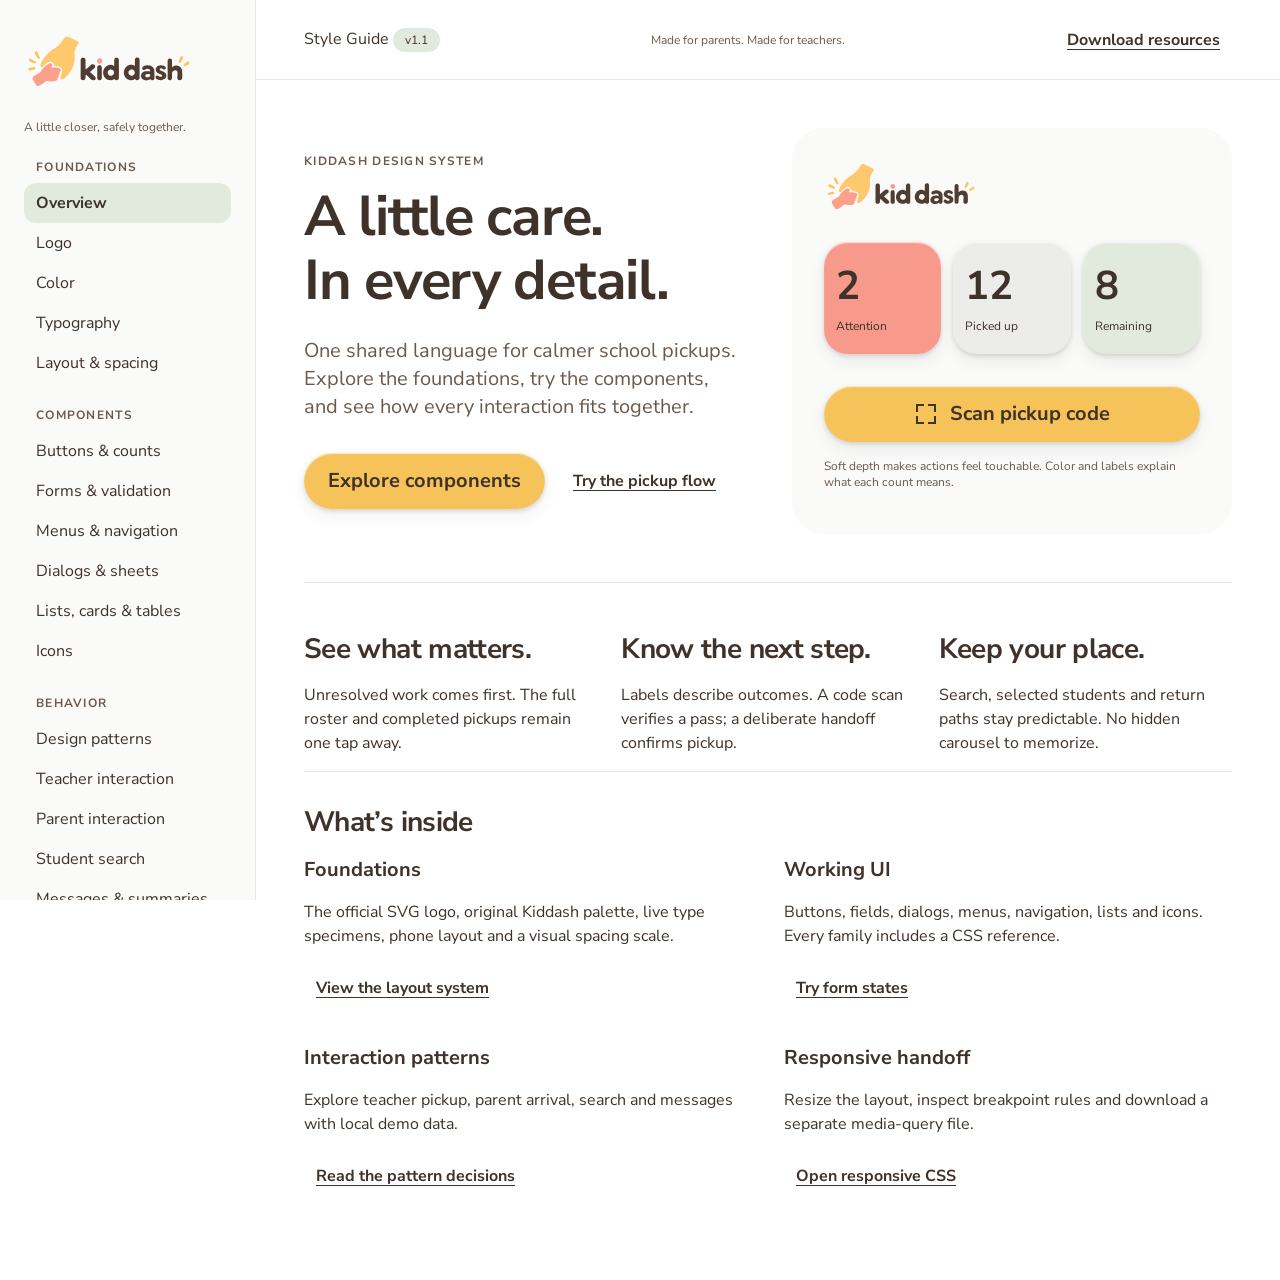
==== kiddash-style-guide-offline.html @ f73ea634 "Add interactive Kiddash style guide and standalone offline HTML" ====
<!doctype html>
<html lang="en"><head><meta charset="utf-8"><meta name="viewport" content="width=device-width,initial-scale=1"><meta name="description" content="The interactive Kiddash style guide: visual foundations, reusable components, pickup patterns and responsive CSS."><title>Kiddash · Offline Style Guide</title><style>@font-face {
  font-family: 'Nunito Sans';
  font-style: normal;
  font-weight: 400;
  font-stretch: normal;
  font-display: swap;
  src: url("[data-uri]") format('truetype');
}
@font-face {
  font-family: 'Nunito Sans';
  font-style: normal;
  font-weight: 600;
  font-stretch: normal;
  font-display: swap;
  src: url("[data-uri]") format('truetype');
}
@font-face {
  font-family: 'Nunito Sans';
  font-style: normal;
  font-weight: 700;
  font-stretch: normal;
  font-display: swap;
  src: url("[data-uri]") format('truetype');
}

/* Kiddash shared UI styles · 2026-11-23 · examples use fictional data. */
:root {
  --kd-ink:#3E322A; --kd-cocoa:#6B5A4C; --kd-white:#FFFFFF;
  --kd-clay:#DE7462; --kd-honey:#F6C35A; --kd-sage:#5F7F68;
  --kd-blush:#F79A8B; --kd-mist:#E2EADE; --kd-sky:#DCE7E5;
  --kd-line:#D8CFC0; --kd-paper:#FBF5EA; --kd-cream:#FFFBF4;
  --kd-neutral-50:#F7F7F6; --kd-neutral-100:#ECECEB;
  --kd-surface:var(--kd-white); --kd-text:var(--kd-ink); --kd-muted:var(--kd-cocoa);
  --kd-action:var(--kd-honey); --kd-attention:var(--kd-blush); --kd-remaining:var(--kd-mist);
  --kd-space-4:.25rem; --kd-space-8:.5rem; --kd-space-12:.75rem; --kd-space-16:1rem;
  --kd-space-20:1.25rem; --kd-space-24:1.5rem; --kd-space-32:2rem;
  --kd-space-40:2.5rem; --kd-space-48:3rem; --kd-space-56:3.5rem; --kd-space-64:4rem;
  --kd-radius-sm:.5rem; --kd-radius-md:1rem; --kd-radius-lg:1.5rem; --kd-radius-pill:2rem;
  --kd-raised:0 2px 4px #3e322a29,0 8px 16px #3e322a12,inset 0 1px 1px #ffffffb3;
  --kd-raised-small:0 2px 4px #3e322a1f,0 4px 8px #3e322a0d,inset 0 1px 1px #ffffffa6;
  --kd-pressed:inset 0 2px 4px #3e322a2b,inset 0 -1px 1px #ffffff73;
  --kd-selected:inset 0 2px 5px #3e322a29,inset 0 -1px 1px #ffffff80;
  --kd-press-time:120ms; --kd-state-time:180ms; --kd-entrance-time:240ms;
  color-scheme:light; font-family:'Nunito Sans',Arial,sans-serif; color:var(--kd-text);
}
*{box-sizing:border-box}
body{margin:0;background:var(--kd-surface);font-size:1rem;line-height:1.5}
button,input,textarea,select{font:inherit;color:inherit} button,a,input,textarea,select{touch-action:manipulation}
button{cursor:pointer} button:disabled{cursor:not-allowed}
:focus-visible{outline:3px solid var(--kd-ink);outline-offset:4px}
a{color:var(--kd-ink);text-underline-offset:4px}
.kd-logo{display:block;width:10rem;max-width:100%;height:auto;aspect-ratio:2048/636;object-fit:contain}
.kd-logo-space{padding:1rem;display:inline-block;background:var(--kd-white)}
.kd-type-caption{font-size:.75rem;line-height:1rem}.kd-type-body{font-size:1rem;line-height:1.5rem}
.kd-type-strong{font-size:1rem;line-height:1.5rem;font-weight:700}
.kd-type-button{font-size:1.25rem;line-height:1.75rem;font-weight:700}
.kd-type-title{font-size:1.5rem;line-height:2rem;font-weight:700}
.kd-type-heading{font-size:1.75rem;line-height:2.25rem;font-weight:700}
.kd-type-display{font-size:2rem;line-height:2.5rem;font-weight:700}
.kd-type-count{font-size:3rem;line-height:3.5rem;font-weight:700}
.kd-screen{width:min(100%,25.125rem);min-height:54.625rem;display:flex;flex-direction:column;background:var(--kd-white)}
.kd-content{padding:var(--kd-space-24);flex:1;min-height:0;overflow:auto}
.kd-stack{display:flex;flex-direction:column;gap:var(--kd-space-16)}
.kd-row{display:flex;align-items:center;gap:var(--kd-space-12)}
.kd-button{text-decoration:none;display:inline-flex;align-items:center;justify-content:center;gap:.75rem;min-height:3.5rem;padding:.75rem 1.5rem;border:0;border-radius:var(--kd-radius-pill);background:var(--kd-action);color:var(--kd-ink);font-size:1.25rem;line-height:1.75rem;font-weight:700;box-shadow:var(--kd-raised);transition:box-shadow var(--kd-press-time),transform var(--kd-press-time)}
.kd-button.secondary{background:var(--kd-mist)}.kd-button.outline{background:white;border:1px solid var(--kd-line);box-shadow:var(--kd-raised-small)}
.kd-button.decision{background:var(--kd-clay)}.kd-button.compact{min-height:3rem;font-size:1rem;line-height:1.5rem;padding:.75rem 1rem}
.kd-button:active:not(:disabled),.kd-button[data-state=pressed]{box-shadow:var(--kd-pressed);transform:translateY(4px)}
.kd-button:disabled{background:var(--kd-neutral-100);color:var(--kd-cocoa);box-shadow:none;transform:none}
.kd-button[aria-busy=true]{pointer-events:none}.kd-button[aria-busy=true] .kd-icon{animation:kd-spin 1s linear infinite}
.kd-link{min-height:3rem;display:inline-flex;align-items:center;background:none;border:0;text-decoration:underline;text-underline-offset:4px;font-weight:700;padding:.75rem}
.kd-icon{width:1.5rem;height:1.5rem;display:inline-block;object-fit:contain;flex:none;vertical-align:middle}
.kd-icon-button{display:inline-grid;place-items:center;width:3rem;height:3rem;padding:.75rem;border:1px solid var(--kd-line);border-radius:50%;background:var(--kd-white);box-shadow:var(--kd-raised-small)}
.kd-metrics{display:grid;grid-template-columns:repeat(3,minmax(0,1fr));gap:.75rem}
.kd-count{min-height:7rem;border:0;border-radius:1.5rem;text-align:left;padding:1rem;background:var(--kd-neutral-100);box-shadow:var(--kd-raised);transition:box-shadow 120ms}
.kd-count.attention{background:var(--kd-attention)}.kd-count.remaining{background:var(--kd-remaining)}
.kd-count strong{display:block;font-size:3rem;line-height:3.5rem}.kd-count span{display:block;margin-top:.5rem;font-size:.75rem;line-height:1rem;color:var(--kd-cocoa)}
.kd-count:active,.kd-count[aria-pressed=true]{box-shadow:var(--kd-selected)}
.kd-field{display:flex;flex-direction:column;gap:.5rem;min-width:0}.kd-label{font-size:1rem;line-height:1.5rem;font-weight:700}
.kd-input,.kd-textarea,.kd-select{width:100%;min-height:3.5rem;border:1px solid var(--kd-line);border-radius:1rem;padding:.75rem 1rem;background:var(--kd-white);font-size:1rem;line-height:1.5rem}
.kd-textarea{resize:vertical;min-height:7.5rem}.kd-input::placeholder,.kd-textarea::placeholder{color:var(--kd-cocoa);opacity:1}
.kd-input[aria-invalid=true],.kd-textarea[aria-invalid=true]{border:2px solid var(--kd-clay);background:var(--kd-white)}
.kd-input:disabled,.kd-textarea:disabled,.kd-select:disabled{background:var(--kd-neutral-100);color:var(--kd-cocoa);opacity:1}
.kd-help{font-size:1rem;line-height:1.5rem;color:var(--kd-cocoa);margin:0}.kd-error{color:var(--kd-ink);border-left:4px solid var(--kd-clay);padding-left:.75rem}
.kd-select{appearance:none;padding-right:3rem;background-image:url('data:image/svg+xml,%3Csvg xmlns="http://www.w3.org/2000/svg" viewBox="0 0 24 24" fill="none" stroke="%233E322A" stroke-width="2"%3E%3Cpath d="m7 10 5 5 5-5"/%3E%3C/svg%3E');background-position:right 1rem center;background-repeat:no-repeat;background-size:1.5rem}
.kd-search{display:flex;align-items:center;gap:.75rem;padding:0 1rem;border-radius:2rem;box-shadow:var(--kd-raised-small);background:white;min-height:3.5rem;border:1px solid var(--kd-neutral-100)}
.kd-search input{width:100%;min-width:0;border:0;background:transparent;padding:.75rem 0;font-size:1rem;line-height:1.5rem;outline:none}.kd-search:focus-within{outline:3px solid var(--kd-ink);outline-offset:4px}
.kd-choice{display:flex;align-items:center;gap:.75rem;min-height:3rem;padding:.5rem 0}.kd-choice input{width:1.5rem;height:1.5rem;accent-color:var(--kd-ink)}
.kd-chip{display:inline-flex;align-items:center;gap:.5rem;padding:.25rem .5rem;border-radius:1rem;background:var(--kd-neutral-50);font-size:.75rem;line-height:1rem;color:var(--kd-ink)}
.kd-chip.attention{background:var(--kd-blush)}.kd-chip.success{background:var(--kd-mist)}.kd-chip.waiting{background:var(--kd-honey)}
.kd-avatar{width:2.5rem;height:2.5rem;border-radius:50%;display:inline-grid;place-items:center;flex:none;font-weight:700;background:var(--kd-mist);object-fit:cover}
.kd-attention-card{display:block;width:100%;padding:1rem;text-align:left;background:white;border:1px solid var(--kd-line);border-radius:1.5rem;color:var(--kd-ink);box-shadow:none}
.kd-attention-card p{margin:1rem 0 0;white-space:normal;overflow-wrap:anywhere}.kd-attention-card .reply{display:block;margin-top:.75rem;text-align:right;font-weight:700;text-decoration:underline}
.kd-list{list-style:none;margin:0;padding:0}.kd-list-item{display:flex;align-items:center;gap:.75rem;min-height:3.5rem;padding:.75rem 1rem;border-bottom:1px solid var(--kd-line)}
.kd-list-item>div{flex:1;min-width:0}.kd-list-item small{display:block;color:var(--kd-cocoa);font-size:.75rem;line-height:1rem}.kd-list-item [data-order]{width:2rem;font-size:1.25rem;font-weight:700}
.kd-nav{display:flex;justify-content:space-around;gap:.25rem;background:white;border-top:1px solid var(--kd-line);padding:.5rem .5rem max(.5rem,env(safe-area-inset-bottom));min-height:4.5rem}
.kd-nav a{position:relative;display:flex;flex:1;flex-direction:column;align-items:center;justify-content:center;gap:.25rem;min-height:3rem;padding:.5rem .25rem;text-decoration:none;font-size:.75rem;line-height:1rem}
.kd-nav a[aria-current=page]{font-weight:700}.kd-nav a[aria-current=page]::after{content:'';position:absolute;bottom:0;width:1rem;height:.25rem;border-radius:.25rem;background:var(--kd-sage)}
.kd-menu{min-width:15rem;padding:.5rem;background:white;border:1px solid var(--kd-line);border-radius:1rem;box-shadow:var(--kd-raised)}
.kd-menu button{display:flex;justify-content:space-between;align-items:center;width:100%;min-height:3rem;padding:.75rem 1rem;border:0;border-radius:.5rem;background:transparent;text-align:left;font-size:1rem}
.kd-menu button[aria-checked=true],.kd-menu button[aria-current=true]{background:var(--kd-mist);font-weight:700}.kd-menu button:disabled{color:var(--kd-cocoa);background:var(--kd-neutral-50)}
.kd-dialog{width:min(22.125rem,calc(100vw - 3rem));max-height:calc(100dvh - 3rem);overflow:auto;border:1px solid var(--kd-line);border-radius:1.5rem;background:white;color:var(--kd-ink);padding:1.5rem;box-shadow:0 16px 32px #3e322a29}
.kd-dialog::backdrop{background:#3e322a52}.kd-dialog h2,.kd-dialog h3{font-size:1.5rem;line-height:2rem;margin:0 0 1rem}.kd-dialog p{font-size:1rem;line-height:1.5rem;margin:0 0 1.5rem}.kd-dialog .kd-stack{gap:.75rem}
.kd-dialog .kd-button{width:100%}.kd-sheet{margin:auto auto 0;width:min(100%,25.125rem);border-radius:1.5rem 1.5rem 0 0}
.kd-table-wrap{max-width:100%;overflow:auto}.kd-table{width:100%;border-collapse:collapse;text-align:left;font-size:1rem;line-height:1.5rem}.kd-table th,.kd-table td{padding:1rem;border-bottom:1px solid var(--kd-line);vertical-align:top}.kd-table th{background:var(--kd-neutral-50);font-weight:700}.kd-table caption{text-align:left;font-weight:700;margin-bottom:1rem}
.kd-notice{padding:1rem;border-left:4px solid var(--kd-sage);background:var(--kd-mist);border-radius:0 1rem 1rem 0}.kd-notice.warning{border-color:var(--kd-clay);background:var(--kd-cream)}
.kd-message{max-width:85%;padding:1rem;border-radius:1rem;background:var(--kd-neutral-50);overflow-wrap:anywhere}.kd-message.outgoing{margin-left:auto;background:var(--kd-mist)}
.kd-empty{padding:2rem 1.5rem;text-align:center;border:1px dashed var(--kd-line);border-radius:1rem}
.kd-progress{display:flex;gap:.5rem;list-style:none;padding:0}.kd-progress li{flex:1;border-top:4px solid var(--kd-neutral-100);padding-top:.5rem;font-size:.75rem}.kd-progress li[aria-current=step]{border-color:var(--kd-sage);font-weight:700}
.kd-map{position:relative;min-height:16rem;overflow:hidden;border-radius:1.5rem;background:var(--kd-neutral-100);display:grid;place-items:center}.kd-map .kd-location{padding:1rem;background:var(--kd-honey);border-radius:1rem;text-align:center}.kd-map .kd-location strong{display:block}
.kd-scanner{padding:1.5rem;background:var(--kd-ink);color:white;border-radius:1.5rem;min-height:12rem;display:grid;place-items:center;text-align:center}.kd-scan-window{width:8rem;height:8rem;border:4px solid var(--kd-honey);border-radius:.5rem;display:grid;place-items:center}
.kd-identity{display:flex;align-items:center;justify-content:space-around;gap:1rem;padding:1rem;border:1px solid var(--kd-line);border-radius:1rem}.kd-identity>div{text-align:center}
.kd-pass{padding:1.5rem;border:1px solid var(--kd-line);border-radius:1.5rem;background:white;text-align:center}
.kd-summary{padding:1.5rem;border-radius:1.5rem;background:var(--kd-sky)}.kd-summary ol{padding-left:1.5rem}
.sr-only{position:absolute;width:1px;height:1px;padding:0;margin:-1px;overflow:hidden;clip:rect(0,0,0,0);white-space:nowrap;border:0}
@keyframes kd-spin{to{transform:rotate(360deg)}}
@media(prefers-reduced-motion:reduce){*,*::before,*::after{animation:none!important;transition:none!important;scroll-behavior:auto!important}.kd-button:active:not(:disabled){transform:none}}
@media(max-width:360px){.kd-count{padding:.75rem}.kd-count strong{font-size:2rem;line-height:2.5rem}.kd-metrics{gap:.5rem}}

/* Kiddash · Responsive specification. Root size remains user-controlled. */
/* Phone: under 48rem (768px at a 16px browser default).
   4 columns / 24px margins / 12px gaps. Long content stacks and scrolls. */
.kd-responsive-grid{display:grid;grid-template-columns:repeat(4,minmax(0,1fr));gap:.75rem;padding-inline:1.5rem}
.kd-responsive-item{grid-column:1 / -1}
.kd-form-actions{display:flex;flex-direction:column;gap:.75rem}
.kd-form-actions>.kd-button{width:100%}
.kd-responsive-frame{width:100%;min-height:100dvh;padding-top:env(safe-area-inset-top)}
.kd-responsive-nav{padding-bottom:max(.5rem,env(safe-area-inset-bottom))}
.kd-responsive-content{min-width:0;overflow-wrap:anywhere}
/* Tablet: 8 columns / 32px margins / 16px gaps. */
@media(min-width:48rem){
  .kd-responsive-grid{grid-template-columns:repeat(8,minmax(0,1fr));gap:1rem;padding-inline:2rem}
  .kd-responsive-item{grid-column:span 4}
  .kd-form-actions{flex-direction:row;justify-content:flex-end}
  .kd-form-actions>.kd-button{width:auto}
}
/* Desktop: 12 columns / 32px minimum margins / 24px gaps.
   This is the documentation/web adaptation, not a second mobile prototype. */
@media(min-width:75rem){
  .kd-responsive-grid{grid-template-columns:repeat(12,minmax(0,1fr));gap:1.5rem;max-width:80rem;margin-inline:auto}
  .kd-responsive-item{grid-column:span 4}
}
/* Preserve readability at zoom / large text settings. */
@media(max-width:22.5rem){
  .kd-responsive-grid{padding-inline:1rem;gap:.5rem}
  .kd-metrics{gap:.5rem}
  .kd-count{padding:.75rem}
  .kd-count strong{font-size:2rem;line-height:2.5rem}
}
/* Focus is always visible. Hover is an optional enhancement, never required. */
@media(hover:hover) and (pointer:fine){
  .kd-button:hover:not(:disabled){filter:brightness(.98)}
  .kd-menu button:hover:not(:disabled){background:var(--kd-neutral-50)}
}
@media(prefers-reduced-motion:reduce){
  *,*::before,*::after{animation:none!important;transition:none!important;scroll-behavior:auto!important}
  .kd-button:active:not(:disabled){transform:none}
}
@media(forced-colors:active){
  .kd-button,.kd-count,.kd-input,.kd-menu{border:1px solid ButtonText}
  .kd-nav a[aria-current=page]{outline:2px solid Highlight}
}

:root{--guide-line:#eae8e5;--guide-soft:#fafaf9}
html{scroll-behavior:smooth}body{overflow-x:hidden}h1,h2,h3,h4,p{margin-top:0}h1{font-size:3rem;line-height:3.5rem;letter-spacing:-.08rem;margin-bottom:1.5rem}h2{font-size:1.75rem;line-height:2.25rem;letter-spacing:-.04rem;margin-bottom:1rem}h3{font-size:1.25rem;line-height:1.75rem;margin-bottom:1rem}p{max-width:68ch}small{font-size:.75rem;line-height:1rem}button[hidden],[hidden]{display:none!important}
.skip{position:fixed;left:1rem;top:-8rem;z-index:100;background:var(--kd-honey);padding:1rem}.skip:focus{top:1rem}
.sidebar{position:fixed;inset:0 auto 0 0;width:16rem;padding:2rem 1.5rem;overflow:auto;background:var(--guide-soft);border-right:1px solid var(--guide-line);z-index:20}.sidebar .kd-logo{width:11rem;margin-bottom:2rem}.sidebar small{display:block;color:var(--kd-cocoa);margin:.5rem 0 1.5rem}
.nav-group{margin:1.5rem 0}.nav-group h2{font-size:.75rem;line-height:1rem;letter-spacing:.08rem;text-transform:uppercase;color:var(--kd-cocoa);padding:0 .75rem;margin:0 0 .5rem}.nav-group a{display:flex;align-items:center;min-height:2.5rem;padding:.5rem .75rem;border-radius:.75rem;font-size:1rem;text-decoration:none}.nav-group a[aria-current=page]{background:var(--kd-mist);font-weight:700}.nav-group a:hover{background:#eaece7}.sidebar-footer{padding-top:1.5rem;border-top:1px solid var(--guide-line);font-size:.75rem;color:var(--kd-cocoa)}
.topbar{height:5rem;margin-left:16rem;border-bottom:1px solid var(--guide-line);padding:0 3rem;display:flex;align-items:center;justify-content:space-between;gap:1rem}.topbar .kd-link{font-size:1rem}.topbar small{color:var(--kd-cocoa)}.version{display:inline-block;padding:.25rem .75rem;border-radius:1rem;background:var(--kd-mist);font-size:.75rem;line-height:1rem}
.mobile-toggle{display:none}.main{margin-left:16rem;padding:3rem;max-width:100rem}.page{max-width:72rem;animation:page-in 180ms ease-out}.page-head{max-width:54rem;margin-bottom:2.5rem}.eyebrow{font-size:.75rem;line-height:1rem;letter-spacing:.08rem;text-transform:uppercase;color:var(--kd-cocoa);margin-bottom:1rem;font-weight:700}.intro{font-size:1.25rem;line-height:1.75rem;color:var(--kd-cocoa);max-width:58ch}.muted{color:var(--kd-cocoa)}
.hero{display:grid;grid-template-columns:1fr 1fr;gap:3rem;align-items:center;border-bottom:1px solid var(--guide-line);padding-bottom:3rem;margin-bottom:3rem}.hero h1{font-size:3.5rem;line-height:4rem}.hero-preview{padding:2rem;border-radius:2rem;background:var(--guide-soft);position:relative}.hero-preview .kd-metrics{margin:2rem 0}.hero-preview .kd-button{width:100%}.hero-preview .kd-count strong{font-size:2.5rem;line-height:3rem}.hero-preview .kd-count{padding:1rem .75rem}.hero-preview .kd-count span{font-size:.75rem}.actions{display:flex;gap:1rem;flex-wrap:wrap;align-items:center;margin-top:2rem}
.grid-2{display:grid;grid-template-columns:repeat(2,minmax(0,1fr));gap:2rem}.grid-3{display:grid;grid-template-columns:repeat(3,minmax(0,1fr));gap:1.5rem}.section{padding:2rem 0;border-top:1px solid var(--guide-line)}.section:first-of-type{border:0}.specimen{padding:2rem;border:1px solid var(--guide-line);border-radius:1.5rem;background:white;min-width:0}.specimen.soft{background:var(--guide-soft)}.specimen>p:last-child{margin:0}.sample-title{font-size:.75rem;color:var(--kd-cocoa);margin-bottom:1rem;text-transform:uppercase;letter-spacing:.06rem}.specimen .kd-button{max-width:100%}.samples{display:flex;align-items:center;flex-wrap:wrap;gap:1.5rem}.rule-list{padding-left:1.25rem;line-height:1.75}.rule-list li{padding-bottom:.5rem}
.code-panel{margin:1.5rem 0 0;border:1px solid var(--guide-line);border-radius:1rem;overflow:hidden}.code-panel summary{padding:1rem 1.5rem;cursor:pointer;font-weight:700;background:var(--guide-soft);min-height:3rem}.code-panel pre{margin:0;padding:1.5rem;overflow:auto;background:#28231f;color:#fff8ec;font: .75rem/1.5rem ui-monospace,SFMono-Regular,Consolas,monospace;tab-size:2;white-space:pre}.copy-code{float:right;border:1px solid var(--kd-line);border-radius:.5rem;padding:.25rem .75rem;background:white;font-size:.75rem}.file-actions{display:flex;flex-wrap:wrap;gap:1rem}
.palette-grid{display:grid;grid-template-columns:repeat(4,minmax(0,1fr));gap:1.5rem}.swatch{border:1px solid var(--guide-line);border-radius:1rem;overflow:hidden}.swatch-color{height:7rem;display:flex;align-items:flex-end;padding:1rem}.swatch-info{padding:1rem}.swatch-info strong{display:block}.swatch-info p{font-size:.75rem;margin:.5rem 0 0;line-height:1rem}.swatch button{padding:.25rem 0;background:none;border:0;text-decoration:underline;font-size:.75rem}
.logo-stage{display:grid;place-items:center;min-height:16rem;background:white;border:1px solid var(--guide-line);border-radius:1.5rem}.logo-clearspace{padding:2.5rem;border:1px dashed var(--kd-sage);background:linear-gradient(to right,#e2eade44,#e2eade44)}.logo-clearspace img{width:20rem;max-width:100%;height:auto}.logo-stage.dark{background:var(--kd-ink)}.logo-stage.dark img{filter:brightness(0) invert(1)}
.type-row{display:grid;grid-template-columns:10rem 1fr;gap:2rem;align-items:center;padding:1.5rem 0;border-bottom:1px solid var(--guide-line);min-width:0}.type-meta{font-size:.75rem;color:var(--kd-cocoa);line-height:1rem}.type-meta strong{display:block;color:var(--kd-ink);margin-bottom:.5rem}.type-preview{margin:0;overflow-wrap:anywhere}.type-controls{display:flex;align-items:end;gap:1rem;flex-wrap:wrap;margin-bottom:2rem}.type-controls label{flex:1;min-width:12rem}.weight-preview{display:flex;flex-direction:column;gap:1.5rem}.weight-preview span{font-size:2rem;line-height:2.5rem}
.phone-layout{width:25.125rem;max-width:100%;aspect-ratio:402/874;border:2px solid var(--kd-ink);border-radius:2rem;overflow:hidden;position:relative;background:white;display:flex;flex-direction:column}.phone-region{display:flex;justify-content:center;align-items:center;font-size:.75rem;line-height:1rem;text-align:center;flex:none}.region-status{height:5.49%;background:var(--kd-neutral-100)}.region-header{height:5.95%;background:var(--kd-honey)}.region-nav{height:11.44%;background:var(--kd-mist)}.region-content{flex:1;position:relative;padding:6%;background:white;display:flex;flex-direction:column;gap:1.5rem}.region-content .fake{height:3.5rem;background:#3e322a0c;border:1px dashed var(--kd-cocoa);border-radius:.75rem;display:grid;place-items:center;font-size:.75rem}.grid-overlay{position:absolute;inset:0 6%;display:grid;grid-template-columns:repeat(4,1fr);gap:3.4%;pointer-events:none}.grid-overlay i{background:#f79a8b30;border-inline:1px dashed #de74626b}.layout-spec{display:grid;grid-template-columns:minmax(18rem,25.125rem) 1fr;gap:3rem;align-items:start}.legend{display:flex;align-items:center;gap:.75rem;margin-bottom:1rem}.legend i{width:1rem;height:1rem;display:inline-block;border-radius:.25rem}.spacing-demo{padding:2rem;background:var(--kd-mist);border-radius:1rem;position:relative}.spacing-demo .inner{padding:1rem;background:white;border:1px dashed var(--kd-sage);min-height:6rem;display:flex;align-items:center;justify-content:center;text-align:center}.measure-label{position:absolute;top:.25rem;left:50%;transform:translateX(-50%);font-size:.75rem;line-height:1rem}.space-scale{display:flex;flex-direction:column;gap:.75rem}.space-scale div{display:flex;align-items:center;gap:1rem;font-size:.75rem}.space-scale b{display:block;background:var(--kd-honey);height:1rem;border-radius:.25rem}.space-scale span{width:4rem}
.icons-grid{display:grid;grid-template-columns:repeat(4,1fr);gap:1rem}.icon-cell{display:flex;flex-direction:column;align-items:center;gap:1rem;padding:1.5rem 1rem;border:1px solid var(--guide-line);border-radius:1rem;font-size:.75rem;text-align:center}.icon-cell .kd-icon{width:1.5rem;height:1.5rem}
.menu-preview{position:relative;display:inline-block}.floating-menu{position:absolute;top:calc(100% + .5rem);left:0;z-index:10}.demo-surface{padding:2rem;background:var(--guide-soft);border-radius:1.5rem}.component-note{font-size:.75rem;line-height:1rem;margin-top:1rem;color:var(--kd-cocoa)}
.flow-workspace{display:grid;grid-template-columns:minmax(20rem,25.125rem) 1fr;gap:2rem;align-items:start}.demo-phone{border:1px solid var(--guide-line);border-radius:2rem;background:white;padding:1.5rem;box-shadow:0 16px 32px #3e322a0a}.demo-phone .kd-logo{width:8rem}.demo-phone .kd-metrics{margin:1.5rem 0}.demo-phone .kd-count{padding:1rem .75rem}.demo-phone .kd-button{width:100%}.demo-heading{display:flex;justify-content:space-between;align-items:center;margin:1.5rem 0 1rem}.demo-heading h3{margin:0}.queue-area{display:flex;flex-direction:column;gap:.75rem;min-height:18rem}.queue-area .kd-attention-card{padding:1rem}.queue-area .kd-list-item{padding:.75rem 0}.demo-log{list-style:none;padding:0;margin:0}.demo-log li{border-bottom:1px solid var(--guide-line);padding:1rem 0;line-height:1.5rem}.demo-log small{display:block;color:var(--kd-cocoa)}.step-list{padding-left:1.5rem}.step-list li{padding:0 0 1rem .5rem}
.scan-stage{padding:1.5rem;background:white;border:1px solid var(--guide-line);border-radius:1.5rem}.scan-line{height:2px;width:100%;background:var(--kd-blush);animation:scanning 2s ease-in-out infinite}.identity-swipe{position:relative;overflow:hidden;border-radius:1rem;background:linear-gradient(to right,var(--kd-mist) 50%,var(--kd-blush) 50%);touch-action:pan-y}.identity-swipe .kd-identity{background:white;position:relative;user-select:none;transition:transform 180ms;cursor:grab}.identity-swipe .kd-identity.dragging{transition:none;cursor:grabbing}.swipe-labels{position:absolute;inset:0;display:flex;align-items:center;justify-content:space-between;padding:1rem;font-weight:700}
.responsive-toolbar{display:flex;align-items:center;gap:1rem;flex-wrap:wrap;margin:1rem 0 2rem}.responsive-toolbar input[type=range]{flex:1;min-width:10rem;accent-color:var(--kd-ink)}.responsive-viewport{width:100%;overflow:auto;border:1px solid var(--guide-line);padding:1rem;background:var(--guide-soft);border-radius:1.5rem}.responsive-canvas{position:relative;background:white;border:1px solid var(--kd-line);min-height:28rem;transition:width 180ms}.responsive-canvas .sim-head{padding:1.5rem;font-weight:700;border-bottom:1px solid var(--guide-line)}.sim-grid{display:grid;margin-block:1.5rem;gap:.75rem;padding-inline:1.5rem;grid-template-columns:repeat(4,minmax(0,1fr))}.sim-grid i{height:6rem;background:var(--kd-mist);border:1px dashed var(--kd-sage);font-style:normal;display:grid;place-items:center;font-size:.75rem}.sim-content{display:grid;padding:0 1.5rem 1.5rem;gap:1rem}.sim-content div{background:var(--kd-neutral-50);border-radius:1rem;padding:1.5rem;min-height:7rem}.breakpoint-result{padding:1rem;background:var(--kd-mist);border-radius:1rem;font-weight:700}.breakpoint-result small{display:block;font-weight:400;margin-top:.5rem}
.journey-track{display:flex;justify-content:space-between;position:relative;margin:2rem 0}.journey-track::before{content:'';position:absolute;top:1rem;left:1rem;right:1rem;height:.25rem;background:var(--kd-line)}.journey-stop{position:relative;text-align:center;font-size:.75rem;line-height:1rem;width:4rem}.journey-stop b{display:grid;place-items:center;width:2rem;height:2rem;border-radius:50%;background:var(--kd-neutral-100);margin:0 auto .5rem;border:2px solid white}.journey-stop.active b{background:var(--kd-honey)}.journey-stop.done b{background:var(--kd-mist)}.pattern-row{display:grid;grid-template-columns:14rem 1fr;gap:2rem;padding:1.5rem 0;border-bottom:1px solid var(--guide-line)}.pattern-row h3{margin-bottom:.5rem}.pattern-row p{margin-bottom:.5rem}
.toast{position:fixed;bottom:2rem;left:50%;transform:translateX(-50%);max-width:calc(100% - 3rem);padding:.75rem 1.5rem;border-radius:1rem;background:var(--kd-ink);color:white;z-index:100;font-size:1rem;box-shadow:0 8px 16px #0002}.dialog-head{display:flex;justify-content:space-between;gap:1rem;align-items:start}.dialog-head .kd-icon-button{width:3rem;flex:none}.dialog-head h2{margin-top:.5rem}.kd-dialog.wide{width:min(32rem,calc(100vw - 3rem))}.download-row{padding:1.5rem 0;border-bottom:1px solid var(--guide-line);display:flex;justify-content:space-between;align-items:center;gap:1rem}.download-row p{margin:0;color:var(--kd-cocoa)}.download-row strong{display:block;margin-bottom:.5rem}.status-note{border-left:4px solid var(--kd-honey);padding:1rem 1.5rem;background:var(--kd-cream);margin:2rem 0}.empty-feedback{min-height:1.5rem;color:var(--kd-cocoa);font-size:.75rem}
.nav-label{font-size:.75rem;line-height:1rem;letter-spacing:.08rem;text-transform:uppercase;color:var(--kd-cocoa);padding:0 .75rem;margin:0 0 .5rem;font-weight:700}
.swatch{padding:0;background:white;text-align:left}.swatch-info span,.swatch-info small{display:block;margin-top:.5rem}.swatch-info small{color:var(--kd-cocoa)}
.type-sample{overflow-wrap:anywhere;min-width:0}.space-row i{display:block;background:var(--kd-honey);height:1rem;border-radius:.25rem;flex-shrink:0}.space-row code{overflow-wrap:anywhere}.space-row{flex-wrap:wrap}
.code-head{display:flex;align-items:center;justify-content:space-between;padding:.75rem 1.5rem;background:var(--guide-soft);gap:1rem;font-size:1rem}.copy-code{min-height:3rem;font-size:1rem;padding:.5rem .75rem}
.queue-area{max-height:28rem;overflow:auto;padding:4px}.kd-scan-window .kd-icon{width:5rem;height:5rem;background:white;padding:.5rem;box-sizing:content-box}
.map-building{position:absolute;padding:.75rem;border:1px solid var(--kd-line);border-radius:.75rem;background:var(--kd-neutral-50);color:var(--kd-cocoa);font-size:.75rem}.map-building.one{left:1rem;top:1rem}.map-building.two{right:1rem;top:1rem}.map-building.three{right:1rem;bottom:1rem}.kd-map .kd-location{z-index:1}.kd-location .kd-avatar{background:white;margin-bottom:.5rem}.kd-map{min-height:20rem}
.kd-button{text-decoration:none}.kd-count span{color:var(--kd-ink)}.kd-table-wrap{min-width:0}.demo-heading{flex-wrap:wrap;gap:.5rem}.flow-workspace>*{min-width:0}
@media(max-width:767px){.layout-spec,.flow-workspace{grid-template-columns:minmax(0,1fr)}.demo-phone{padding:1rem}.demo-phone .kd-count{padding:.75rem .5rem}.demo-phone .kd-count strong{font-size:2rem;line-height:2.5rem}.code-head{padding:.75rem 1rem}.logo-stage{padding:1rem}.space-scale code{font-size:.75rem}.region-content{gap:1rem}.region-content .fake{flex-shrink:1}.grid-2>*{min-width:0}}
@keyframes page-in{from{opacity:.3;transform:translateY(4px)}to{opacity:1;transform:none}}@keyframes scanning{0%,100%{transform:translateY(-2rem)}50%{transform:translateY(2rem)}}
@media(max-width:1199px){.main{padding:2rem}.topbar{padding:0 2rem}.hero{grid-template-columns:1fr}.hero-preview{max-width:32rem}.palette-grid{grid-template-columns:repeat(3,1fr)}.flow-workspace,.layout-spec{grid-template-columns:1fr}.grid-3{grid-template-columns:repeat(2,1fr)}}
@media(max-width:767px){.sidebar{transform:translateX(-100%);transition:transform 180ms;box-shadow:0 16px 32px #0002}.sidebar.open{transform:none}.topbar{margin-left:0;height:4rem;padding:0 1rem}.topbar small{display:none}.mobile-toggle{display:inline-grid}.main{margin-left:0;padding:2rem 1.5rem}.hero{gap:2rem}.hero h1{font-size:2.5rem;line-height:3rem}h1{font-size:2rem;line-height:2.5rem}.intro{font-size:1rem;line-height:1.5rem}.grid-2,.grid-3,.pattern-row{grid-template-columns:1fr}.palette-grid{grid-template-columns:repeat(2,1fr)}.type-row{grid-template-columns:1fr;gap:.75rem}.icons-grid{grid-template-columns:repeat(3,1fr)}.specimen{padding:1.5rem}.hero-preview{padding:1.5rem}.hero-preview .kd-count{padding:.75rem}.hero-preview .kd-count strong{font-size:2rem;line-height:2.5rem}.download-row{align-items:start;flex-direction:column}.actions{gap:.75rem}.logo-clearspace{padding:1.5rem}.topbar .kd-link{font-size:.75rem}.responsive-canvas{transform-origin:top left}}
@media print{.sidebar,.topbar,.actions,.code-panel,.mobile-toggle,.toast{display:none!important}.main{margin:0;padding:0}.page{display:block!important;break-after:page}.specimen{break-inside:avoid}}
.phone-layout{display:grid;grid-template-rows:minmax(0,48fr) minmax(0,52fr) minmax(0,674fr) minmax(0,100fr);min-width:0}.phone-region{height:auto}.region-content{min-height:0}.region-content .fake{min-height:0}.page,.layout-spec,.grid-2,.grid-3{min-width:0}.code-panel{min-width:0}.kd-table-wrap{overflow:auto}
@media(max-width:767px){.layout-spec,.flow-workspace{grid-template-columns:minmax(0,1fr)}.phone-layout{width:100%;max-width:402px}.main{max-width:100%}.hero-preview{min-width:0}.palette-grid{gap:1rem}.type-row{min-width:0}.kd-dialog.wide{width:calc(100vw - 32px)}}
</style></head>
<body><a class="skip" href="#main">Skip to content</a>
<aside class="sidebar" id="sidebar"><a href="#overview" aria-label="Kiddash style guide home"><img class="kd-logo" src="[data-uri]" alt="Kiddash"></a><small>A little closer, safely together.</small><nav aria-label="Style guide" id="guide-nav"></nav><div class="sidebar-footer">DESIGN SYSTEM · V1.1<br>23 November 2026<br><br>Interactive samples use fictional data.</div></aside>
<header class="topbar"><button class="kd-icon-button mobile-toggle" id="mobile-menu" aria-expanded="false" aria-controls="sidebar" aria-label="Open navigation"><img class="kd-icon" src="[data-uri]" alt=""></button><span>Style Guide <span class="version">v1.1</span></span><small>Made for parents. Made for teachers.</small><a href="#downloads" class="kd-link">Download resources</a></header>
<main class="main" id="main" tabindex="-1">
<section class="page" id="overview" data-title="Overview">
 <div class="hero"><div><div class="eyebrow">Kiddash design system</div><h1>A little care.<br>In every detail.</h1><p class="intro">One shared language for calmer school pickups. Explore the foundations, try the components, and see how every interaction fits together.</p><div class="actions"><a class="kd-button" href="#buttons">Explore components</a><a class="kd-link" href="#pickup">Try the pickup flow</a></div></div><div class="hero-preview"><img class="kd-logo" src="[data-uri]" alt="Kiddash"><div class="kd-metrics"><button class="kd-count attention" data-go="pickup"><strong>2</strong><span>Attention</span></button><button class="kd-count" data-go="pickup"><strong>12</strong><span>Picked up</span></button><button class="kd-count remaining" data-go="pickup"><strong>8</strong><span>Remaining</span></button></div><button class="kd-button" data-go="pickup"><img class="kd-icon" src="[data-uri]" alt="">Scan pickup code</button><p class="component-note">Soft depth makes actions feel touchable. Color and labels explain what each count means.</p></div></div>
 <div class="grid-3"><div><h2>See what matters.</h2><p>Unresolved work comes first. The full roster and completed pickups remain one tap away.</p></div><div><h2>Know the next step.</h2><p>Labels describe outcomes. A code scan verifies a pass; a deliberate handoff confirms pickup.</p></div><div><h2>Keep your place.</h2><p>Search, selected students and return paths stay predictable. No hidden carousel to memorize.</p></div></div>
 <div class="section"><h2>What’s inside</h2><div class="grid-2"><div><h3>Foundations</h3><p>The official SVG logo, original Kiddash palette, live type specimens, phone layout and a visual spacing scale.</p><a class="kd-link" href="#layout">View the layout system</a></div><div><h3>Working UI</h3><p>Buttons, fields, dialogs, menus, navigation, lists and icons. Every family includes a CSS reference.</p><a class="kd-link" href="#forms">Try form states</a></div><div><h3>Interaction patterns</h3><p>Explore teacher pickup, parent arrival, search and messages with local demo data.</p><a class="kd-link" href="#patterns">Read the pattern decisions</a></div><div><h3>Responsive handoff</h3><p>Resize the layout, inspect breakpoint rules and download a separate media-query file.</p><a class="kd-link" href="#responsive">Open responsive CSS</a></div></div></div>
</section>
<section class="page" id="brand" data-title="Logo" hidden><div class="page-head"><div class="eyebrow">Foundations</div><h1>A familiar hello.</h1><p class="intro">Use the supplied hand-in-hand logo as one complete asset. Preserve the original letterforms, proportions and colors.</p></div><div class="logo-stage"><div class="logo-clearspace"><img src="[data-uri]" alt="Official Kiddash logo with clear space"></div></div><div class="grid-2 section"><div><h2>Space to breathe</h2><p>Reserve clear space of at least one quarter of the rendered logo height on all sides. At 160 px wide, the logo is about 50 px high; use 16 px of clear space.</p><p><strong>Minimum full-logo width: 128 px.</strong> This is the proposed product minimum; check readability at the final device scale.</p></div><div><h2>Use it consistently</h2><ul class="rule-list"><li>Use the transparent SVG on white.</li><li>Scale width and height proportionally: 2048 : 636.</li><li>Do not stretch, add shadows, rotate or rebuild the wordmark in a font.</li><li>Logo artwork colors are fixed; they do not replace the application’s semantic color tokens.</li></ul></div></div><div class="grid-2"><div class="specimen"><div class="sample-title">Small app signature · 128 px</div><img class="kd-logo" style="width:128px" src="[data-uri]" alt="Kiddash"></div><div class="logo-stage dark"><img class="kd-logo" src="[data-uri]" alt="Single-color white Kiddash logo"></div></div><p class="component-note">White monochrome treatment is reserved for dark backgrounds. The downloadable source remains unchanged.</p><div class="actions"><a class="kd-button outline compact" href="assets/kiddash-logo.svg" download>Download original SVG</a></div><div data-css="brand"></div></section>
<section class="page" id="colors" data-title="Color" hidden><div class="page-head"><div class="eyebrow">Foundations</div><h1>Warmth, with a purpose.</h1><p class="intro">White is the screen canvas. Honey identifies the main scan action, coral signals attention, and mist groups the children still in school’s care.</p></div><div class="palette-grid" id="palette"></div><div class="section"><h2>Meaning stays consistent</h2><table class="kd-table"><caption>Semantic colors</caption><thead><tr><th>Role</th><th>Token</th><th>Rule</th></tr></thead><tbody><tr><td>Main scan action</td><td>Honey</td><td>Raised yellow surface with an ink label.</td></tr><tr><td>Needs attention</td><td>Blush</td><td>Coral count surface; always include a count and label.</td></tr><tr><td>Remaining</td><td>Mist</td><td>Children still in school’s care, including those needing attention.</td></tr><tr><td>Picked up</td><td>Neutral 100</td><td>Recorded handoffs, not scanned codes.</td></tr><tr><td>Deliberate decision</td><td>Clay</td><td>20 px bold ink labels; avoid small ink text on clay.</td></tr></tbody></table></div><div class="kd-notice">Use ink for normal text. Sage on white is approximately 4.45:1, so it is not approved for small text. Color never carries status by itself.</div><div data-css="colors"></div></section>
<section class="page" id="typography" data-title="Typography" hidden><div class="page-head"><div class="eyebrow">Foundations</div><h1>Read it at a glance.</h1><p class="intro">Nunito Sans keeps the tone warm and clear. Every line below is rendered at its actual size, line height and weight.</p></div><div class="type-controls"><label class="kd-field"><span class="kd-label">Preview text</span><input class="kd-input" id="type-input" value="A little closer, safely together." maxlength="100"></label><button class="kd-button outline compact" id="type-reset">Reset sample</button></div><div id="type-specimens"></div><div class="section"><h2>Three weights. Clear roles.</h2><div class="weight-preview"><span style="font-weight:400">Regular 400 · Messages and explanations</span><span style="font-weight:600">Semibold 600 · Supporting emphasis</span><span style="font-weight:700">Bold 700 · Names, headings and actions</span></div></div><div class="kd-notice">Body copy stays at 16 px / 24 px. Use 12 px only for secondary metadata. Let text wrap at large font settings; never truncate identity information.</div><div data-css="typography"></div></section>
<section class="page" id="layout" data-title="Layout & spacing" hidden><div class="page-head"><div class="eyebrow">Foundations</div><h1>Space you can see.</h1><p class="intro">A 402 × 874 px phone canvas, a consistent reading edge and a four-column guide. All padding and gaps follow the 4 px scale.</p></div><div class="layout-spec"><div class="phone-layout"><div class="phone-region region-status">Status / safe-area reference · 48</div><div class="phone-region region-header">App header · 52</div><div class="region-content"><div class="grid-overlay" id="layout-grid"><i></i><i></i><i></i><i></i></div><div class="fake">Search · 56</div><div class="fake" style="height:112px">3 count blocks · 112</div><div class="fake" style="height:144px">Full-width message</div><div class="fake" style="height:144px">Full-width message</div><div class="fake">Primary action · 56</div></div><div class="phone-region region-nav">Bottom navigation + safe area · 100</div></div><div><h2>A calm reading edge</h2><div class="legend"><i style="background:var(--kd-honey)"></i>52 px header</div><div class="legend"><i style="background:var(--kd-blush)"></i>Four columns, 12 px gutters</div><div class="legend"><i style="background:var(--kd-mist)"></i>100 px navigation region</div><ul class="rule-list"><li>24 px left and right margin → 354 px content width.</li><li>4 columns × 79.5 px + 3 gutters × 12 px = 354 px.</li><li>Content scrolls; identity names and full messages wrap.</li><li>Main controls: 56 px high. Compact controls and touch targets: at least 48 px.</li><li>These are prototype reference regions, not fixed operating-system safe areas. Use <code>env(safe-area-inset-*)</code> on the web.</li></ul><label class="kd-choice"><input type="checkbox" id="grid-toggle" checked>Show column overlay</label><a class="kd-link" href="#responsive">Explore responsive grids</a></div></div><div class="grid-2 section"><div><h2>Padding is inside.</h2><label class="kd-field"><span class="kd-label">Try a padding token</span><select class="kd-select" id="padding-select"><option>4</option><option>8</option><option>12</option><option>16</option><option>24</option><option selected>32</option></select></label><div class="spacing-demo" id="padding-demo" style="margin-top:24px"><span class="measure-label" id="padding-label">32 px</span><div class="inner">The white area is content.<br>The green area is padding.</div></div></div><div><h2>One spacing scale</h2><div class="space-scale" id="space-scale"></div><p class="component-note">Use 4–8 px for closely related content, 12–16 px inside components, and 24–32 px between sections. Fractional grid widths are allowed; padding tokens remain multiples of four.</p></div></div><div data-css="layout"></div></section>
<section class="page" id="buttons" data-title="Buttons & counts" hidden><div class="page-head"><div class="eyebrow">Components</div><h1>Looks ready to press.</h1><p class="intro">A matte highlight, a soft shadow and a short inset response give actions depth. Statistics use the same language when they open a list.</p></div><div class="specimen"><div class="sample-title">Live controls · press and hold</div><div class="samples"><button class="kd-button" data-toast="Scan action selected"><img class="kd-icon" src="[data-uri]" alt="">Scan pickup code</button><button class="kd-button secondary" data-toast="Ready response selected">Getting ready</button><button class="kd-button outline" data-toast="Secondary action selected">Back to pickup</button><button class="kd-button decision" data-toast="Confirmation requires an explicit handoff">Confirm handoff</button></div></div><div class="grid-2 section"><div class="specimen"><div class="sample-title">Pressed</div><button class="kd-button" data-state="pressed" data-toast="This specimen shows the pressed visual">Scan pickup code</button><p class="component-note">120 ms feedback. Shadow becomes inset; content shifts down 4 px.</p></div><div class="specimen"><div class="sample-title">Unavailable</div><button class="kd-button" disabled>Confirm handoff</button><p class="component-note">Check the guardian before confirming. Disabled controls keep readable labels and have no elevation.</p></div><div class="specimen"><div class="sample-title">Loading</div><button class="kd-button" id="loading-button">Try loading state</button><p class="component-note">The demo completes after one second. Production waits for a verified result and blocks duplicates.</p></div><div class="specimen"><div class="sample-title">Compact / text action</div><div class="samples"><button class="kd-button outline compact" data-toast="Compact control selected">View history</button><button class="kd-link" data-toast="Text action selected">Cancel</button></div></div></div><div class="section"><h2>Counts that open a list</h2><div class="kd-metrics" style="max-width:354px" id="count-samples"><button class="kd-count attention" aria-pressed="true"><strong>2</strong><span>Attention</span></button><button class="kd-count" aria-pressed="false"><strong>12</strong><span>Picked up</span></button><button class="kd-count remaining" aria-pressed="false"><strong>8</strong><span>Remaining</span></button></div><p id="count-sample-result" class="component-note" aria-live="polite">Attention selected. The active surface is inset.</p><p>Keep 48 px numbers and 12 px labels. No decorative arrows. Attention is part of Remaining, so <strong>12 + 8 = 20</strong>, not 22.</p></div><div data-css="buttons"></div></section>
<section class="page" id="forms" data-title="Forms & validation" hidden><div class="page-head"><div class="eyebrow">Components</div><h1>Make the next input clear.</h1><p class="intro">Persistent labels, useful defaults and errors beside the field. Try submitting the form with an empty message.</p></div><div class="grid-2"><form class="specimen kd-stack" id="message-form" novalidate><h2>Update the teacher</h2><label class="kd-field"><span class="kd-label">Child</span><input class="kd-input" value="Justin H. · Grade 2" disabled></label><label class="kd-field"><span class="kd-label">Today’s delay</span><select class="kd-select" name="delay"><option value="20">20 minutes</option><option value="10">10 minutes</option><option value="30">30 minutes</option></select></label><label class="kd-field"><span class="kd-label">Message <span class="muted">(required)</span></span><textarea class="kd-textarea" id="message-field" name="message" maxlength="500" placeholder="Let Ms. Chen know what changed." aria-describedby="message-help"></textarea><span class="kd-help" id="message-help">Include anything the teacher needs to know today.</span></label><button class="kd-button" type="submit">Send demo update</button><div class="empty-feedback" id="form-feedback" role="status"></div></form><div class="kd-stack"><div class="specimen"><div class="sample-title">Search / filled / focus</div><label class="kd-label" for="search-sample">Find a student</label><div class="kd-search" style="margin-top:12px"><img class="kd-icon" src="[data-uri]" alt=""><input id="search-sample" type="search" placeholder="Search by name"></div><p class="component-note" id="search-sample-result" aria-live="polite">Try “Justin”, “Sofia” or “Noah”.</p></div><div class="specimen"><h3>One choice, clearly named</h3><fieldset style="border:0;padding:0;margin:0"><legend class="kd-label">Arrival update method</legend><label class="kd-choice"><input type="radio" name="method" checked>Share for this pickup</label><label class="kd-choice"><input type="radio" name="method">Use manual updates</label></fieldset><label class="kd-choice"><input type="checkbox">Keep a copy in pickup history</label></div><div class="kd-notice">Validate after the user tries to submit, then update feedback as they correct the field. Keep their text. Use <code>aria-invalid</code> and <code>aria-describedby</code>; an error never relies on red alone.</div></div></div><div data-css="forms"></div></section>
<section class="page" id="menus" data-title="Menus & navigation" hidden><div class="page-head"><div class="eyebrow">Components</div><h1>Know where you are.</h1><p class="intro">Persistent navigation for primary destinations. A compact menu for a local choice. The selected state always has a visible cue.</p></div><div class="grid-2"><div class="specimen" style="min-height:320px"><div class="sample-title">Open the class menu</div><div class="menu-preview"><button class="kd-button outline compact" id="class-menu-button" aria-haspopup="menu" aria-expanded="false" aria-controls="class-menu">Grade 2</button><div class="kd-menu floating-menu" id="class-menu" role="menu" aria-label="Choose a class" hidden><button role="menuitemradio" aria-checked="false" data-grade="Grade 1">Grade 1<span></span></button><button role="menuitemradio" aria-checked="true" data-grade="Grade 2">Grade 2<img class="kd-icon" src="[data-uri]" alt="Selected"></button><button role="menuitemradio" aria-checked="false" data-grade="Grade 3">Grade 3<span></span></button><button role="menuitem" disabled>Manage classes · unavailable</button></div></div><p class="component-note">Click outside or press Escape to dismiss. Arrow keys move between options; Enter selects.</p></div><div><h2>Menu rules</h2><ul class="rule-list"><li>48 px minimum row height; 16 px labels.</li><li>Use a check plus a soft selected surface.</li><li>Return focus to the trigger after closing.</li><li>Keep destructive choices separated and explicitly named.</li><li>Use a native select for ordinary form choices.</li></ul></div></div><div class="section"><h2>Teacher / four destinations</h2><nav class="kd-nav nav-example" aria-label="Teacher navigation sample"><a href="#menus" aria-current="page"><img class="kd-icon" src="[data-uri]" alt="">Map</a><a href="#menus"><img class="kd-icon" src="[data-uri]" alt="">Pickup</a><a href="#menus"><img class="kd-icon" src="[data-uri]" alt="">Chat</a><a href="#menus"><img class="kd-icon" src="[data-uri]" alt="">Alerts</a></nav><h2 style="margin-top:32px">Parent / three destinations</h2><nav class="kd-nav nav-example" aria-label="Parent navigation sample"><a href="#menus" aria-current="page"><img class="kd-icon" src="[data-uri]" alt="">Pickup</a><a href="#menus"><img class="kd-icon" src="[data-uri]" alt="">Chat</a><a href="#menus"><img class="kd-icon" src="[data-uri]" alt="">My code</a></nav><p class="component-note">Labels remain visible. A selected marker and weight communicate the current destination; navigation stays flat.</p></div><div data-css="menus"></div></section>
<section class="page" id="dialogs" data-title="Dialogs & sheets" hidden><div class="page-head"><div class="eyebrow">Components</div><h1>A pause for a decision.</h1><p class="intro">A dialog asks for one focused decision. A bottom sheet offers contextual options. Neither should interrupt work for a routine success message.</p></div><div class="grid-2"><div class="specimen"><h2>Confirmation</h2><p>Explain the consequence before ending a pickup trip.</p><button class="kd-button decision" data-dialog="end-trip-dialog">Preview confirmation</button></div><div class="specimen"><h2>Contextual sheet</h2><p>Keep options close to the current pickup, with a clear way back.</p><button class="kd-button outline" data-dialog="options-dialog">Open pickup options</button></div></div><div class="section"><h2>Shared anatomy</h2><table class="kd-table"><thead><tr><th>Part</th><th>Specification</th><th>Behavior</th></tr></thead><tbody><tr><td>Surface</td><td>354 px max / 24 px padding / 24 px radius</td><td>Scroll inside the dialog on short screens.</td></tr><tr><td>Backdrop</td><td>Ink at 32% opacity</td><td>Underlying controls are not interactive.</td></tr><tr><td>Heading / copy</td><td>24 / 32 bold; 16 / 24 regular</td><td>Describe the outcome in plain language.</td></tr><tr><td>Actions</td><td>56 px high, 12 px gap</td><td>Safe choice first in focus order; explicit action labels.</td></tr><tr><td>Focus</td><td>Native dialog / accessible heading</td><td>Focus enters the dialog, stays inside and returns to the trigger.</td></tr></tbody></table><p class="component-note">Escape and the safe action dismiss without changing data. Never confirm a handoff by clicking the backdrop.</p></div><div data-css="dialogs"></div></section>
<section class="page" id="lists" data-title="Lists, cards & tables" hidden><div class="page-head"><div class="eyebrow">Components</div><h1>The message comes first.</h1><p class="intro">Full-width rows keep names, status and the entire message together. The child’s photo or initials support recognition without dominating the screen.</p></div><div class="grid-2"><div><div class="sample-title">Whole-card reply</div><button class="kd-attention-card" data-reply="Sofia R."><span class="kd-row"><span class="kd-avatar" style="background:var(--kd-blush)">SR</span><span><strong>Sofia R.</strong><small style="display:block">New message · 2 min ago</small></span></span><p>“Could you bring Sofia’s jacket? I left it by the classroom door this morning.”</p><span class="reply">Read & reply</span></button><p class="component-note">40 px portrait / 16 px padding / 16 px body. Reply is a cue inside the one button, not a nested button.</p></div><div><div class="sample-title">Arrival queue / chronological</div><ol class="kd-list"><li class="kd-list-item"><span data-order>1</span><div><strong>Justin H.</strong><small>David Han · North gate · 3:14 PM</small></div><span class="kd-chip success">Arrived</span></li><li class="kd-list-item"><span data-order>2</span><div><strong>Noah K.</strong><small>Jordan K. · North gate · 3:15 PM</small></div><span class="kd-chip waiting">Getting ready</span></li><li class="kd-list-item"><span data-order>3</span><div><strong>Emma L.</strong><small>Alex L. · North gate · 3:16 PM</small></div><span class="kd-chip success">Arrived</span></li></ol></div></div><div class="section"><h2>Tables: explicit scope</h2><p>The current mobile application uses roster and history lists, so an in-app data table is <strong>not applicable</strong>. Do not squeeze a desktop table into a phone. This documentation uses accessible tables for specifications; the reusable CSS is included below.</p><div class="kd-table-wrap" tabindex="0" role="region" aria-label="Example pickup record table"><table class="kd-table"><caption>Documentation example · fictional records</caption><thead><tr><th scope="col">Student</th><th scope="col">Guardian</th><th scope="col">Handoff</th></tr></thead><tbody><tr><th scope="row">Ben L.</th><td>David L.</td><td>3:10 PM</td></tr><tr><th scope="row">Ella T.</th><td>Sam T.</td><td>3:12 PM</td></tr></tbody></table></div></div><div data-css="lists"></div></section>
<section class="page" id="icons" data-title="Icons" hidden><div class="page-head"><div class="eyebrow">Components</div><h1>Small, familiar signals.</h1><p class="intro">These are the shared icon assets exported from the existing Kiddash component library. Use them at 24 px, with a visible label for navigation and an accessible name for icon-only actions.</p></div><div class="icons-grid" id="icon-gallery"></div><div class="section grid-2"><div><h2>24 px icon, 48 px target</h2><div class="samples"><button class="kd-icon-button" data-toast="Close action sample" aria-label="Close example"><img class="kd-icon" src="[data-uri]" alt=""></button><button class="kd-button outline compact" data-toast="History action sample"><img class="kd-icon" src="[data-uri]" alt="">Pickup history</button></div></div><ul class="rule-list"><li>Preserve the existing asset geometry and ink color.</li><li>Keep the visible glyph centered inside a 24 px frame.</li><li>Do not use an icon as the only state cue.</li><li>Decorative icons use an empty alt; the control owns the accessible name.</li></ul></div><div data-css="icons"></div></section>
<section class="page" id="patterns" data-title="Design patterns" hidden><div class="page-head"><div class="eyebrow">Behavior</div><h1>Decisions behind the UI.</h1><p class="intro">A pattern explains the problem, when the solution is appropriate, and how Kiddash applies it.</p></div><div class="status-note"><strong>Task 4 cross-check pending.</strong> These patterns describe the current app. The team’s original Task 4 selections have not been supplied, so this list does not claim to reproduce that submission.</div><div id="pattern-list"></div><div class="section"><h2>Safety is a state transition.</h2><p><strong>Approaching → Arrived → Identity checked → Handoff confirmed.</strong> These states are distinct. Messages, scans and swipe feedback never silently record a child as picked up.</p><a class="kd-button outline compact" href="#pickup">Try the state transitions</a></div><div data-css="patterns"></div></section>
<section class="page" id="pickup" data-title="Teacher interaction" hidden><div class="page-head"><div class="eyebrow">Live pattern demo</div><h1>One handoff. Clearly confirmed.</h1><p class="intro">Switch counts, read a message, then try scanning and checking the guardian. This is a local simulation; no camera, location or school records are accessed.</p></div><div class="flow-workspace"><div class="demo-phone"><div class="kd-row" style="justify-content:space-between"><img class="kd-logo" src="[data-uri]" alt="Kiddash"><span class="kd-chip">Grade 2</span></div><div class="kd-metrics" id="live-counts"><button class="kd-count attention" data-list="attention" aria-pressed="true"><strong id="attention-number">2</strong><span>Attention</span></button><button class="kd-count" data-list="picked" aria-pressed="false"><strong id="picked-number">12</strong><span>Picked up</span></button><button class="kd-count remaining" data-list="remaining" aria-pressed="false"><strong id="remaining-number">8</strong><span>Remaining</span></button></div><div class="demo-heading"><h3 id="queue-heading">Needs attention</h3><button class="kd-link" id="arrival-queue">3 at gate</button></div><div class="queue-area" id="live-queue"></div><button class="kd-button" id="open-scanner" style="margin-top:24px"><img class="kd-icon" src="[data-uri]" alt="">Scan pickup code</button></div><div><h2>Try the interaction</h2><ol class="step-list"><li>Tap a count to switch between attention, picked up and remaining lists.</li><li>Open Scan. Simulate a valid or expired code.</li><li>Compare the pair. Swipe right for a match, left to stop, or use the visible tap actions.</li><li>Only “Confirm handoff” removes Justin and changes the counts.</li></ol><button class="kd-button outline compact" id="reset-pickup">Reset demo</button><div class="section"><h3>What just happened</h3><ul class="demo-log" id="event-log" aria-live="polite"><li>Ready for today’s pickups.<small>12 picked up + 8 remaining = 20 children</small></li></ul></div></div></div><div data-css="pickup"></div></section>
<section class="page" id="parent" data-title="Parent interaction" hidden><div class="page-head"><div class="eyebrow">Live pattern demo</div><h1>A parent starts the journey.</h1><p class="intro">Location sharing is an explicit choice for this pickup. A manual route remains available. Try both paths and the teacher’s response.</p></div><div class="flow-workspace"><div class="demo-phone"><img class="kd-logo" src="[data-uri]" alt="Kiddash"><div class="journey-track" id="parent-track"></div><h2 id="parent-title">Ready for pickup?</h2><p id="parent-copy">Start when you leave. The school only receives an arrival update after you choose a method.</p><div id="parent-body"></div><div class="kd-stack" id="parent-actions"></div><div class="empty-feedback" id="parent-feedback" aria-live="polite"></div></div><div><h2>A choice, not a hidden toggle</h2><ul class="rule-list"><li>Share for this trip, or send manual updates.</li><li>“On the way” does not mean “arrived.”</li><li>Waiting and getting ready have different messages.</li><li>Showing a pickup pass does not release a child.</li><li>End sharing after handoff or cancellation.</li></ul><button class="kd-button outline compact" id="reset-parent">Reset parent demo</button><p class="component-note">Location permission and teacher events are simulated. This example does not request browser geolocation.</p></div></div><div data-css="parent"></div></section>
<section class="page" id="map" data-title="Student search" hidden><div class="page-head"><div class="eyebrow">Live pattern demo</div><h1>Find one child. Keep the context.</h1><p class="intro">The selected location gets color. The rest of the map stays neutral. Search by name and show the location’s source and update time.</p></div><div class="grid-2"><div class="kd-stack"><label class="kd-field"><span class="kd-label">Find a student</span><div class="kd-search"><img class="kd-icon" src="[data-uri]" alt=""><input type="search" id="map-search" placeholder="Try Justin, Sofia or Noah"></div></label><div id="map-results" aria-live="polite"></div><div class="kd-map" id="student-map"><span class="muted">Search to highlight a student’s location.</span></div><p class="kd-help" id="map-detail">Locations are staff-reported, not live GPS.</p></div><div><h2>Search behavior</h2><ul class="rule-list"><li>Keep the query visible after choosing a result.</li><li>Use name plus class to distinguish similar names.</li><li>Give a useful no-results state; let the teacher revise the query.</li><li>Only the selected child appears on the map.</li><li>Keep a visible way to clear the selection.</li></ul><button class="kd-button outline compact" id="clear-map">Clear selection</button></div></div><div data-css="map"></div></section>
<section class="page" id="messages" data-title="Messages & summaries" hidden><div class="page-head"><div class="eyebrow">Components & patterns</div><h1>Changes, with their source.</h1><p class="intro">A summary helps teachers catch up. It links back to the message that supports each change and never changes pickup authorization.</p></div><div class="grid-2"><div class="kd-summary"><h2>Today’s pickup changes</h2><ol><li>Sofia’s pickup is 20 minutes later.<br><button class="kd-link" data-source="sofia-source">Read Elena’s message · 2:48 PM</button></li><li>Justin’s dad is at the North gate.<br><button class="kd-link" data-source="justin-source">Read David’s message · 3:14 PM</button></li></ol><p class="component-note">Example summary of fictional messages. Verify the source when a decision affects handoff.</p></div><div class="kd-stack"><article class="kd-message" id="sofia-source" tabindex="-1"><strong>Elena R. · Sofia’s mom</strong><p>I’ll be 20 minutes late today.</p><small>2:48 PM</small><button class="kd-link" data-reply="Sofia R.">Reply to Elena</button></article><article class="kd-message" id="justin-source" tabindex="-1"><strong>David Han · Justin’s dad</strong><p>I’m at the North gate.</p><small>3:14 PM</small><button class="kd-link" data-reply="Justin H.">Reply to David</button></article></div></div><div data-css="messages"></div></section>
<section class="page" id="responsive" data-title="Responsive / @media" hidden><div class="page-head"><div class="eyebrow">Implementation</div><h1>One system. Different widths.</h1><p class="intro">A dedicated media-query reference. Move the width slider to see the phone, tablet and desktop grid rules. Download the actual CSS below.</p></div><div class="responsive-toolbar"><label for="viewport-width">Preview width</label><input type="range" id="viewport-width" min="320" max="1440" step="2" value="402"><output id="viewport-output" for="viewport-width">402 px</output><button class="kd-button outline compact" data-viewport="402">Phone</button><button class="kd-button outline compact" data-viewport="768">Tablet</button><button class="kd-button outline compact" data-viewport="1280">Desktop</button></div><div class="breakpoint-result" id="breakpoint-result"></div><div class="responsive-viewport" style="margin-top:24px"><div class="responsive-canvas" id="responsive-canvas" style="width:402px"><div class="sim-head">Kiddash · Responsive layout</div><div class="sim-grid" id="sim-grid"></div><div class="sim-content" id="sim-content"><div><strong>Pickup status</strong><p>Names and messages wrap naturally.</p></div><div><strong>Upcoming arrivals</strong><p>Related content shares a reading edge.</p></div><div><strong>Class updates</strong><p>Primary actions stay within reach.</p></div></div></div></div><p class="component-note">The preview simulates a viewport width inside this page; scroll horizontally to inspect larger canvases. The downloaded CSS uses real media queries. Tablet and desktop rules are a documented web adaptation.</p><div class="section"><h2>Responsive rules, on one page</h2><table class="kd-table"><thead><tr><th>Range</th><th>Columns</th><th>Margin / gap</th></tr></thead><tbody><tr><td>Under 768 px</td><td>4</td><td>24 / 12 px (16 / 8 below 360 px)</td></tr><tr><td>768–1199 px</td><td>8</td><td>32 / 16 px</td></tr><tr><td>1200 px and above</td><td>12</td><td>32 minimum / 24 px; content capped at 1280 px</td></tr></tbody></table><ul class="rule-list"><li>Use relative font units; respect browser zoom and text preferences.</li><li>Keep phone cards stacked and touch targets at least 48 px.</li><li>Use safe-area insets for the header and bottom navigation.</li><li>Disable nonessential motion when reduced motion is requested.</li><li>Retain visible control boundaries in forced-colors mode.</li></ul><a class="kd-button" href="responsive.css" download>Download responsive.css</a></div><div data-css="responsive"></div></section>
<section class="page" id="downloads" data-title="Resources & overview" hidden><div class="page-head"><div class="eyebrow">Handoff</div><h1>Everything in one place.</h1><p class="intro">Use the shared CSS, original logo and one-page overview alongside this interactive reference.</p></div><div class="download-row"><div><strong>Complete component CSS</strong><p>Tokens, typography, layout, controls and interaction patterns.</p></div><a class="kd-button outline compact" href="kiddash.css" download>Download CSS</a></div><div class="download-row"><div><strong>Interactive guide layout CSS</strong><p>Specimen layouts, visualization styles and the guide navigation shell.</p></div><a class="kd-button outline compact" href="guide.css" download>Download guide CSS</a></div><div class="download-row"><div><strong>Responsive CSS</strong><p>Phone, tablet and desktop rules; reduced motion and forced colors.</p></div><a class="kd-button outline compact" href="responsive.css" download>Download @media CSS</a></div><div class="download-row"><div><strong>Official transparent SVG</strong><p>The supplied artwork, unchanged.</p></div><a class="kd-button outline compact" href="assets/kiddash-logo.svg" download>Download logo</a></div><div class="download-row"><div><strong>Jama one-page overview</strong><p>A print-ready overview and copyable text for the assignment.</p></div><a class="kd-button outline compact" href="overview.html" target="_blank" rel="noopener">Open one-pager</a></div><div class="download-row"><div><strong>Full vanilla source</strong><p>HTML, CSS, JavaScript, fonts and shared icon assets.</p></div><a class="kd-button outline compact" href="kiddash-style-guide.zip" download>Download source</a></div><div class="status-note"><strong>Submission follow-up:</strong> Match the pattern list against the team’s original Task 4 choices. The one-pager is prepared for Jama; it has not been submitted to Jama from this app.</div><div class="section"><h2>Accessibility checklist</h2><ul class="rule-list"><li>Visible keyboard focus and predictable focus return.</li><li>Labels remain visible; color is never the only signal.</li><li>Large touch targets and wrapping messages.</li><li>Keyboard and tap alternatives to every swipe.</li><li>Reduced motion and safe-area CSS.</li><li>Production implementations still need testing with assistive technology and real devices.</li></ul></div></section>
</main>
<dialog class="kd-dialog" id="end-trip-dialog" aria-labelledby="end-trip-title"><h2 id="end-trip-title">End this pickup trip?</h2><p>Arrival sharing will stop. Your child stays in the school’s care, and the teacher will be informed.</p><div class="kd-stack"><button class="kd-button outline" data-close>Keep trip active</button><button class="kd-button decision" id="confirm-end-trip">End trip</button></div></dialog>
<dialog class="kd-dialog kd-sheet" id="options-dialog" aria-labelledby="options-title"><div class="dialog-head"><h2 id="options-title">Pickup options</h2><button class="kd-icon-button" data-close aria-label="Close pickup options"><img class="kd-icon" src="[data-uri]" alt=""></button></div><div class="kd-stack"><button class="kd-button outline compact" data-sheet-action="The teacher will receive your arrival update.">Send arrival update</button><button class="kd-button outline compact" data-sheet-action="Your pickup pass is available under My code.">View pickup pass</button><button class="kd-link" data-close>Back to pickup</button></div></dialog>
<dialog class="kd-dialog wide" id="reply-dialog" aria-labelledby="reply-title"><div class="dialog-head"><h2 id="reply-title">Reply about Justin</h2><button class="kd-icon-button" data-close aria-label="Close reply"><img class="kd-icon" src="[data-uri]" alt=""></button></div><form class="kd-stack" id="reply-form" novalidate><label class="kd-field"><span class="kd-label">Your reply</span><textarea class="kd-textarea" id="reply-text" maxlength="500" aria-describedby="reply-help" placeholder="Type a reply"></textarea><span id="reply-help" class="kd-help">This demo keeps replies in this browser session.</span></label><div class="samples"><button type="button" class="kd-button outline compact" data-quick="Getting ready. Please wait at the North gate.">Getting ready</button><button type="button" class="kd-button outline compact" data-quick="I need a little more time. I’ll update you here.">A little more time</button></div><button class="kd-button" type="submit">Send demo reply</button></form></dialog>
<dialog class="kd-dialog wide" id="scan-dialog" aria-labelledby="scan-title"><div class="dialog-head"><h2 id="scan-title">Scan pickup pass</h2><button class="kd-icon-button" data-close aria-label="Close scanner"><img class="kd-icon" src="[data-uri]" alt=""></button></div><div id="scan-body"></div></dialog>
<div class="toast" id="toast" role="status" hidden></div>
<script>window.KIDDASH_RESOURCES={"css":"@import url('./assets/fonts.css');\n/* Kiddash shared UI styles · 2026-11-23 · examples use fictional data. */\n:root {\n  --kd-ink:#3E322A; --kd-cocoa:#6B5A4C; --kd-white:#FFFFFF;\n  --kd-clay:#DE7462; --kd-honey:#F6C35A; --kd-sage:#5F7F68;\n  --kd-blush:#F79A8B; --kd-mist:#E2EADE; --kd-sky:#DCE7E5;\n  --kd-line:#D8CFC0; --kd-paper:#FBF5EA; --kd-cream:#FFFBF4;\n  --kd-neutral-50:#F7F7F6; --kd-neutral-100:#ECECEB;\n  --kd-surface:var(--kd-white); --kd-text:var(--kd-ink); --kd-muted:var(--kd-cocoa);\n  --kd-action:var(--kd-honey); --kd-attention:var(--kd-blush); --kd-remaining:var(--kd-mist);\n  --kd-space-4:.25rem; --kd-space-8:.5rem; --kd-space-12:.75rem; --kd-space-16:1rem;\n  --kd-space-20:1.25rem; --kd-space-24:1.5rem; --kd-space-32:2rem;\n  --kd-space-40:2.5rem; --kd-space-48:3rem; --kd-space-56:3.5rem; --kd-space-64:4rem;\n  --kd-radius-sm:.5rem; --kd-radius-md:1rem; --kd-radius-lg:1.5rem; --kd-radius-pill:2rem;\n  --kd-raised:0 2px 4px #3e322a29,0 8px 16px #3e322a12,inset 0 1px 1px #ffffffb3;\n  --kd-raised-small:0 2px 4px #3e322a1f,0 4px 8px #3e322a0d,inset 0 1px 1px #ffffffa6;\n  --kd-pressed:inset 0 2px 4px #3e322a2b,inset 0 -1px 1px #ffffff73;\n  --kd-selected:inset 0 2px 5px #3e322a29,inset 0 -1px 1px #ffffff80;\n  --kd-press-time:120ms; --kd-state-time:180ms; --kd-entrance-time:240ms;\n  color-scheme:light; font-family:'Nunito Sans',Arial,sans-serif; color:var(--kd-text);\n}\n*{box-sizing:border-box}\nbody{margin:0;background:var(--kd-surface);font-size:1rem;line-height:1.5}\nbutton,input,textarea,select{font:inherit;color:inherit} button,a,input,textarea,select{touch-action:manipulation}\nbutton{cursor:pointer} button:disabled{cursor:not-allowed}\n:focus-visible{outline:3px solid var(--kd-ink);outline-offset:4px}\na{color:var(--kd-ink);text-underline-offset:4px}\n.kd-logo{display:block;width:10rem;max-width:100%;height:auto;aspect-ratio:2048/636;object-fit:contain}\n.kd-logo-space{padding:1rem;display:inline-block;background:var(--kd-white)}\n.kd-type-caption{font-size:.75rem;line-height:1rem}.kd-type-body{font-size:1rem;line-height:1.5rem}\n.kd-type-strong{font-size:1rem;line-height:1.5rem;font-weight:700}\n.kd-type-button{font-size:1.25rem;line-height:1.75rem;font-weight:700}\n.kd-type-title{font-size:1.5rem;line-height:2rem;font-weight:700}\n.kd-type-heading{font-size:1.75rem;line-height:2.25rem;font-weight:700}\n.kd-type-display{font-size:2rem;line-height:2.5rem;font-weight:700}\n.kd-type-count{font-size:3rem;line-height:3.5rem;font-weight:700}\n.kd-screen{width:min(100%,25.125rem);min-height:54.625rem;display:flex;flex-direction:column;background:var(--kd-white)}\n.kd-content{padding:var(--kd-space-24);flex:1;min-height:0;overflow:auto}\n.kd-stack{display:flex;flex-direction:column;gap:var(--kd-space-16)}\n.kd-row{display:flex;align-items:center;gap:var(--kd-space-12)}\n.kd-button{text-decoration:none;display:inline-flex;align-items:center;justify-content:center;gap:.75rem;min-height:3.5rem;padding:.75rem 1.5rem;border:0;border-radius:var(--kd-radius-pill);background:var(--kd-action);color:var(--kd-ink);font-size:1.25rem;line-height:1.75rem;font-weight:700;box-shadow:var(--kd-raised);transition:box-shadow var(--kd-press-time),transform var(--kd-press-time)}\n.kd-button.secondary{background:var(--kd-mist)}.kd-button.outline{background:white;border:1px solid var(--kd-line);box-shadow:var(--kd-raised-small)}\n.kd-button.decision{background:var(--kd-clay)}.kd-button.compact{min-height:3rem;font-size:1rem;line-height:1.5rem;padding:.75rem 1rem}\n.kd-button:active:not(:disabled),.kd-button[data-state=pressed]{box-shadow:var(--kd-pressed);transform:translateY(4px)}\n.kd-button:disabled{background:var(--kd-neutral-100);color:var(--kd-cocoa);box-shadow:none;transform:none}\n.kd-button[aria-busy=true]{pointer-events:none}.kd-button[aria-busy=true] .kd-icon{animation:kd-spin 1s linear infinite}\n.kd-link{min-height:3rem;display:inline-flex;align-items:center;background:none;border:0;text-decoration:underline;text-underline-offset:4px;font-weight:700;padding:.75rem}\n.kd-icon{width:1.5rem;height:1.5rem;display:inline-block;object-fit:contain;flex:none;vertical-align:middle}\n.kd-icon-button{display:inline-grid;place-items:center;width:3rem;height:3rem;padding:.75rem;border:1px solid var(--kd-line);border-radius:50%;background:var(--kd-white);box-shadow:var(--kd-raised-small)}\n.kd-metrics{display:grid;grid-template-columns:repeat(3,minmax(0,1fr));gap:.75rem}\n.kd-count{min-height:7rem;border:0;border-radius:1.5rem;text-align:left;padding:1rem;background:var(--kd-neutral-100);box-shadow:var(--kd-raised);transition:box-shadow 120ms}\n.kd-count.attention{background:var(--kd-attention)}.kd-count.remaining{background:var(--kd-remaining)}\n.kd-count strong{display:block;font-size:3rem;line-height:3.5rem}.kd-count span{display:block;margin-top:.5rem;font-size:.75rem;line-height:1rem;color:var(--kd-cocoa)}\n.kd-count:active,.kd-count[aria-pressed=true]{box-shadow:var(--kd-selected)}\n.kd-field{display:flex;flex-direction:column;gap:.5rem;min-width:0}.kd-label{font-size:1rem;line-height:1.5rem;font-weight:700}\n.kd-input,.kd-textarea,.kd-select{width:100%;min-height:3.5rem;border:1px solid var(--kd-line);border-radius:1rem;padding:.75rem 1rem;background:var(--kd-white);font-size:1rem;line-height:1.5rem}\n.kd-textarea{resize:vertical;min-height:7.5rem}.kd-input::placeholder,.kd-textarea::placeholder{color:var(--kd-cocoa);opacity:1}\n.kd-input[aria-invalid=true],.kd-textarea[aria-invalid=true]{border:2px solid var(--kd-clay);background:var(--kd-white)}\n.kd-input:disabled,.kd-textarea:disabled,.kd-select:disabled{background:var(--kd-neutral-100);color:var(--kd-cocoa);opacity:1}\n.kd-help{font-size:1rem;line-height:1.5rem;color:var(--kd-cocoa);margin:0}.kd-error{color:var(--kd-ink);border-left:4px solid var(--kd-clay);padding-left:.75rem}\n.kd-select{appearance:none;padding-right:3rem;background-image:url('data:image/svg+xml,%3Csvg xmlns=\"http://www.w3.org/2000/svg\" viewBox=\"0 0 24 24\" fill=\"none\" stroke=\"%233E322A\" stroke-width=\"2\"%3E%3Cpath d=\"m7 10 5 5 5-5\"/%3E%3C/svg%3E');background-position:right 1rem center;background-repeat:no-repeat;background-size:1.5rem}\n.kd-search{display:flex;align-items:center;gap:.75rem;padding:0 1rem;border-radius:2rem;box-shadow:var(--kd-raised-small);background:white;min-height:3.5rem;border:1px solid var(--kd-neutral-100)}\n.kd-search input{width:100%;min-width:0;border:0;background:transparent;padding:.75rem 0;font-size:1rem;line-height:1.5rem;outline:none}.kd-search:focus-within{outline:3px solid var(--kd-ink);outline-offset:4px}\n.kd-choice{display:flex;align-items:center;gap:.75rem;min-height:3rem;padding:.5rem 0}.kd-choice input{width:1.5rem;height:1.5rem;accent-color:var(--kd-ink)}\n.kd-chip{display:inline-flex;align-items:center;gap:.5rem;padding:.25rem .5rem;border-radius:1rem;background:var(--kd-neutral-50);font-size:.75rem;line-height:1rem;color:var(--kd-ink)}\n.kd-chip.attention{background:var(--kd-blush)}.kd-chip.success{background:var(--kd-mist)}.kd-chip.waiting{background:var(--kd-honey)}\n.kd-avatar{width:2.5rem;height:2.5rem;border-radius:50%;display:inline-grid;place-items:center;flex:none;font-weight:700;background:var(--kd-mist);object-fit:cover}\n.kd-attention-card{display:block;width:100%;padding:1rem;text-align:left;background:white;border:1px solid var(--kd-line);border-radius:1.5rem;color:var(--kd-ink);box-shadow:none}\n.kd-attention-card p{margin:1rem 0 0;white-space:normal;overflow-wrap:anywhere}.kd-attention-card .reply{display:block;margin-top:.75rem;text-align:right;font-weight:700;text-decoration:underline}\n.kd-list{list-style:none;margin:0;padding:0}.kd-list-item{display:flex;align-items:center;gap:.75rem;min-height:3.5rem;padding:.75rem 1rem;border-bottom:1px solid var(--kd-line)}\n.kd-list-item>div{flex:1;min-width:0}.kd-list-item small{display:block;color:var(--kd-cocoa);font-size:.75rem;line-height:1rem}.kd-list-item [data-order]{width:2rem;font-size:1.25rem;font-weight:700}\n.kd-nav{display:flex;justify-content:space-around;gap:.25rem;background:white;border-top:1px solid var(--kd-line);padding:.5rem .5rem max(.5rem,env(safe-area-inset-bottom));min-height:4.5rem}\n.kd-nav a{position:relative;display:flex;flex:1;flex-direction:column;align-items:center;justify-content:center;gap:.25rem;min-height:3rem;padding:.5rem .25rem;text-decoration:none;font-size:.75rem;line-height:1rem}\n.kd-nav a[aria-current=page]{font-weight:700}.kd-nav a[aria-current=page]::after{content:'';position:absolute;bottom:0;width:1rem;height:.25rem;border-radius:.25rem;background:var(--kd-sage)}\n.kd-menu{min-width:15rem;padding:.5rem;background:white;border:1px solid var(--kd-line);border-radius:1rem;box-shadow:var(--kd-raised)}\n.kd-menu button{display:flex;justify-content:space-between;align-items:center;width:100%;min-height:3rem;padding:.75rem 1rem;border:0;border-radius:.5rem;background:transparent;text-align:left;font-size:1rem}\n.kd-menu button[aria-checked=true],.kd-menu button[aria-current=true]{background:var(--kd-mist);font-weight:700}.kd-menu button:disabled{color:var(--kd-cocoa);background:var(--kd-neutral-50)}\n.kd-dialog{width:min(22.125rem,calc(100vw - 3rem));max-height:calc(100dvh - 3rem);overflow:auto;border:1px solid var(--kd-line);border-radius:1.5rem;background:white;color:var(--kd-ink);padding:1.5rem;box-shadow:0 16px 32px #3e322a29}\n.kd-dialog::backdrop{background:#3e322a52}.kd-dialog h2,.kd-dialog h3{font-size:1.5rem;line-height:2rem;margin:0 0 1rem}.kd-dialog p{font-size:1rem;line-height:1.5rem;margin:0 0 1.5rem}.kd-dialog .kd-stack{gap:.75rem}\n.kd-dialog .kd-button{width:100%}.kd-sheet{margin:auto auto 0;width:min(100%,25.125rem);border-radius:1.5rem 1.5rem 0 0}\n.kd-table-wrap{max-width:100%;overflow:auto}.kd-table{width:100%;border-collapse:collapse;text-align:left;font-size:1rem;line-height:1.5rem}.kd-table th,.kd-table td{padding:1rem;border-bottom:1px solid var(--kd-line);vertical-align:top}.kd-table th{background:var(--kd-neutral-50);font-weight:700}.kd-table caption{text-align:left;font-weight:700;margin-bottom:1rem}\n.kd-notice{padding:1rem;border-left:4px solid var(--kd-sage);background:var(--kd-mist);border-radius:0 1rem 1rem 0}.kd-notice.warning{border-color:var(--kd-clay);background:var(--kd-cream)}\n.kd-message{max-width:85%;padding:1rem;border-radius:1rem;background:var(--kd-neutral-50);overflow-wrap:anywhere}.kd-message.outgoing{margin-left:auto;background:var(--kd-mist)}\n.kd-empty{padding:2rem 1.5rem;text-align:center;border:1px dashed var(--kd-line);border-radius:1rem}\n.kd-progress{display:flex;gap:.5rem;list-style:none;padding:0}.kd-progress li{flex:1;border-top:4px solid var(--kd-neutral-100);padding-top:.5rem;font-size:.75rem}.kd-progress li[aria-current=step]{border-color:var(--kd-sage);font-weight:700}\n.kd-map{position:relative;min-height:16rem;overflow:hidden;border-radius:1.5rem;background:var(--kd-neutral-100);display:grid;place-items:center}.kd-map .kd-location{padding:1rem;background:var(--kd-honey);border-radius:1rem;text-align:center}.kd-map .kd-location strong{display:block}\n.kd-scanner{padding:1.5rem;background:var(--kd-ink);color:white;border-radius:1.5rem;min-height:12rem;display:grid;place-items:center;text-align:center}.kd-scan-window{width:8rem;height:8rem;border:4px solid var(--kd-honey);border-radius:.5rem;display:grid;place-items:center}\n.kd-identity{display:flex;align-items:center;justify-content:space-around;gap:1rem;padding:1rem;border:1px solid var(--kd-line);border-radius:1rem}.kd-identity>div{text-align:center}\n.kd-pass{padding:1.5rem;border:1px solid var(--kd-line);border-radius:1.5rem;background:white;text-align:center}\n.kd-summary{padding:1.5rem;border-radius:1.5rem;background:var(--kd-sky)}.kd-summary ol{padding-left:1.5rem}\n.sr-only{position:absolute;width:1px;height:1px;padding:0;margin:-1px;overflow:hidden;clip:rect(0,0,0,0);white-space:nowrap;border:0}\n@keyframes kd-spin{to{transform:rotate(360deg)}}\n@media(prefers-reduced-motion:reduce){*,*::before,*::after{animation:none!important;transition:none!important;scroll-behavior:auto!important}.kd-button:active:not(:disabled){transform:none}}\n@media(max-width:360px){.kd-count{padding:.75rem}.kd-count strong{font-size:2rem;line-height:2.5rem}.kd-metrics{gap:.5rem}}\n","responsive":"/* Kiddash · Responsive specification. Root size remains user-controlled. */\n/* Phone: under 48rem (768px at a 16px browser default).\n   4 columns / 24px margins / 12px gaps. Long content stacks and scrolls. */\n.kd-responsive-grid{display:grid;grid-template-columns:repeat(4,minmax(0,1fr));gap:.75rem;padding-inline:1.5rem}\n.kd-responsive-item{grid-column:1 / -1}\n.kd-form-actions{display:flex;flex-direction:column;gap:.75rem}\n.kd-form-actions>.kd-button{width:100%}\n.kd-responsive-frame{width:100%;min-height:100dvh;padding-top:env(safe-area-inset-top)}\n.kd-responsive-nav{padding-bottom:max(.5rem,env(safe-area-inset-bottom))}\n.kd-responsive-content{min-width:0;overflow-wrap:anywhere}\n/* Tablet: 8 columns / 32px margins / 16px gaps. */\n@media(min-width:48rem){\n  .kd-responsive-grid{grid-template-columns:repeat(8,minmax(0,1fr));gap:1rem;padding-inline:2rem}\n  .kd-responsive-item{grid-column:span 4}\n  .kd-form-actions{flex-direction:row;justify-content:flex-end}\n  .kd-form-actions>.kd-button{width:auto}\n}\n/* Desktop: 12 columns / 32px minimum margins / 24px gaps.\n   This is the documentation/web adaptation, not a second mobile prototype. */\n@media(min-width:75rem){\n  .kd-responsive-grid{grid-template-columns:repeat(12,minmax(0,1fr));gap:1.5rem;max-width:80rem;margin-inline:auto}\n  .kd-responsive-item{grid-column:span 4}\n}\n/* Preserve readability at zoom / large text settings. */\n@media(max-width:22.5rem){\n  .kd-responsive-grid{padding-inline:1rem;gap:.5rem}\n  .kd-metrics{gap:.5rem}\n  .kd-count{padding:.75rem}\n  .kd-count strong{font-size:2rem;line-height:2.5rem}\n}\n/* Focus is always visible. Hover is an optional enhancement, never required. */\n@media(hover:hover) and (pointer:fine){\n  .kd-button:hover:not(:disabled){filter:brightness(.98)}\n  .kd-menu button:hover:not(:disabled){background:var(--kd-neutral-50)}\n}\n@media(prefers-reduced-motion:reduce){\n  *,*::before,*::after{animation:none!important;transition:none!important;scroll-behavior:auto!important}\n  .kd-button:active:not(:disabled){transform:none}\n}\n@media(forced-colors:active){\n  .kd-button,.kd-count,.kd-input,.kd-menu{border:1px solid ButtonText}\n  .kd-nav a[aria-current=page]{outline:2px solid Highlight}\n}\n"};
window.KIDDASH_ASSETS={"icon-pickup.svg":"[data-uri]","icon-close.svg":"[data-uri]","icon-search.svg":"[data-uri]","icon-alerts.svg":"[data-uri]","kiddash-logo.svg":"[data-uri]","icon-qr.svg":"[data-uri]","icon-map.svg":"[data-uri]","icon-history.svg":"[data-uri]","icon-check.svg":"[data-uri]","icon-chat.svg":"[data-uri]","icon-back.svg":"[data-uri]","icon-scan.svg":"[data-uri]","icon-pin.svg":"[data-uri]"};
window.KIDDASH_DOWNLOADS={"kiddash.css":{"type":"text/css","data":"[base64]"},"guide.css":{"type":"text/css","data":"[base64]"},"responsive.css":{"type":"text/css","data":"[base64]"},"assets/kiddash-logo.svg":{"type":"image/svg+xml","data":"[base64]"},"overview.html":{"type":"text/html","data":"[base64]"},"kiddash-style-guide.zip":{"type":"application/zip","data":"UEsDBBQAAAAIAK5wd10VfvCI9wkAABITAAAJAAAAUkVBRE1FLm1khVhbjxxHFX6fX1GSHwjDdI9vAcsRD8b3ZB2vvEsQIMTUdNdMV7a7q1NVPbtj+cFGgLnY2BgEKCQiQBShSAYJRGLsOJHyU8iO137KX+A7p6pnZzGXl93e7qpT5/Kd73y1h8QrOs+lK8SnH4qLtVdWZl7PlNjw81KJ863OVa93SsxkrctSigubl9YG4vTGhpB1Ll6WM7mRWd144Xj9lNaLibFCikyWlbLCZYUxpWh0ttU2Qu00ympVZyoVrxoxsbJS28ZuDUQjsy05VULXzsuyHAiZZaat/QCGYEcKGC1NJr02tYCRSjtHj9qJWqlc5cIb0TolfKFwjKyaUrm01zt0SFxuVC2wdG5aK8x2LTJTNS1i7fX6/[base64]/HznIbXZofqtCEn0mokf7MIqUTGa49AHPY6LsEEL9wAFZ2agdD4jD/YV/zeh1WAGuwqS5hx7ENXKAnv8M2hqviUBvjWyjMkjO9gQWg8gAlxdocWynLfsEBethwcAMh5H+HX1LXKqDqp+Dpw1e8vcYAScVj9PsHqvPYX2rHQEz6GLAlXmG2YY88Y0YpwNVm6rutpSuDbfXD/ya9ufv7Rm/T406ePH+8++Mmzt/+w9+b39957tPfwE4bW5x/d2v3k7cX93yzu/mxx59bi5qPF7b8t7vzls+vf231w++l7NxZ33l+8e3vxow/2Hv/82e///uTh3b13btCuf/wOC569dZ3W/PnHT//4A/RcrrBvcf/Xu49/8dn1G2vIP34tfvvxk3duLu7d2n347u7De4sP/7r36M6TX368eOtPi7u3dh9c333wPhzdffTBs5u3sL/[base64]/KMnH6Klhr3piplU0x5zBUrj3j2zUq0xVy4OFayietSRCZp0PkCoKbgigJJZlJtNAE0EsyU7YVUjhTtpTzgZhpp8lmI/[base64]/DBXbsubRkytzkPEEgfBKwnsH+C2kV3aZUSHwy6EeOikZcuAJQcd3QC4AwLz6nSKxzSIOMAK/iQNjVsCx0yr7cDoVPtmzpT5sqxkvx8Qv5J4YVvUg+fiKYC49nEGI4Z2jG4klruiaGgRx2Gn9qh9CfQdOcqFQvagA74kTgC7cZn4qjh6GPXRZY7ShFEGIMcebdDlsUoea/[base64]/Im/[base64]/EiGGc1fL8z8E9orPGJItSJCm5iSJWhgOMTX/N2vpVd2E+q2MhMjxY2gN/MWcfYDn2ZhHz7jhuEUbfrdzqZkziPjyYnPMsbGlCNfnvuACkMBBu/Fdjo0EbTWkXZcn6FgdtMwgtEG+MrCpEUvxaguqN5D+eMviHmaoP87m8epg1TSmo9fjl1S22tiKQBjCYqUWhR8KCggUvGq6rH1w1J3s9UajkSt6Dft/TPznkGlRr3e5CWyD3pmh55sqjHYLIDxnJ8G0wD0uDZ/[base64]/gZsykl5LEp64nCKXz+d0hLcwtVJQpLmMPotpPgGlW7gKPUzaajAZWdmwSipA46DMm4GFjEdqWh+7o1Vbyw6+Bgd3Han3SRvtIDrAOPSORYjezzKXnsjI2La+F/QOfAS2INSampH51aXiGHl8+tpX7HQ2L/C1BLAwQUAAAACACucHddhhpmS4ADAAAVBgAACgAAAFJFQURNRS50eHRlVMFy2zYUvPMr3q0Xic5Me8goJ9WOEyWq7Qldz7Q3CHwUEYEAggfIVn+s93xZF6CsdFodJAoE9u3u24fPm5ubdfeRusc/tu/pw++bm/f0/[base64]/LJhaRwKuORB44stOMw45t8U48Pft4oLO/EB593o80ux5ZfI6apf0qEPYv/fNn4+Ae/IJ7VLs1n6uOaT8F74ronicvzbmrrRaZD3ejAjtSIaDrqlhGyR/YyX+OV2BpwAULglJniC+XhQVN3Bu1/[base64]/qc414lVcWgB5zADw/[base64]/4fOVc3d9u2/RSlHV5NxnEHY0ZvLX+eZnDihAeM5zqVZZYTT8JPSo50C8Y/lQuPfjvAYvqQeHOKBub/0WvJNfX1C3OYwmL9zmWeVcHHr0tZOdxw/jWap1J3Db/AFBLAwQUAAAACACucHdds2AJRpkHAAApEQAADgAAAGFzc2V0cy9PRkwudHh0pVddj9u6EX3nrxjsQ5EFtN6btL0F8qbYcla4XtlX1ibNoyzRNhtJVEnJjv99z5Dy524ubttggcgUOXPmzMwZaqzbg1GbbUcffnn/K2VbSUnfqE7TMm8sLYz+lyw6Cvtuq42ld9uua+3Hx8eN6rb9alTo+nGqm26b91Y2j/4on7wXItsqS/ySlnrd7XMjCQuVKmRjZUl9U0pDHRwu4xnNW9n4zTO/IaAv0lilG3o/ej/yxoazbKbQrYKRlaz0PqC8KXkxr6ymfJerKl9VkvbASDlNw98p7z4Khg7ktjCq7ezIqmqkzeZxPp0JIR7+93/C4V9ECU3nSUazeBwly+gSPj3Qh19pKlemz80BTP/yj//[base64]/Y2eama8D9VrXCVYAGUmNHwpEFMlAmKBrrAjhVo7cMNDCMUi4DUNWXih9qXaq18p4EPCISo1Z9x6cAuDpQjtLUzYb/h9GDI7vRHVldoUQPvFhbWe2kHXGHCecsANiigg8+2BwI3aB2nnQOGu+LvGE4K3RKxUBkvZJlyU83MADsURvvzhc97Nlj0w38gutt3rlXRlppQJdowLA9weW4Ge4tEgd6YIjZPr+3gdjqPerHOLRsBICNrGR+bnH26HJA3aGVXB0D654MI//dKyNd+aF+zpnAWo58HnXiov9LDdTsLG/b6iCw1xGoi95ZcQXJ7i1z252wayc3ylwGgLKYRNM4ibN4nizF3ZVe3QHDGrXDaNiMla5D1qqC/1OUPsE0PiqpeEIepHln79/CzgQWOGlQN3VuvnP6LJqq2DIdylW38JUBh7o3hfQOAxSCQoIH/fKZGEJ2/YdQ7tIhs14CEqT3MgZmyafctrIYito7p3zdeTkWxWkkWBh2iUEsbH2OZdXk1VHbbvlh6YBOsOqBpmvpR+e3upGuhqy4rN5b/ujEH/t8PnbfGz5v2qaG5rC1vHRN1ekAbyvZ4UcguD/6FUSo63mBHh6OYsF14RRGY2Zg2dXregjoBNqviFsKAnZYbPNmw0ZRv3XuKw3LLJPHCrwmg7GLRu5JNjtldMMcc7B+zL4O0apNwz0m2Y3kJzT1BvpY83Mni22jirwSe6M4i3DvG66FFe1CQyjNifEhXVeY4H4Rpc/xcolGoL/QeJ5MhqZYSFMr64YZ6hN2JYKD96ZjLXKizXMDcryRwRH04FqvOjQxWBA5z+wTs1e+3aGeZz6L7iFwOyG80hl0sjfI8CG4kj4/QyCt1ZVKo+9OP91FwV66FWe3qAh3vRkIWWueDJwysFUqLmT7UYj395RI5RXsVSobbY4Vo5B5hXNQ2x4Vci6eAA1Np8rBgduiRnMfh9owMmBLVmsk5cP9H598k9CjtePo+G/mRXAzMGQOdeCECC4hJNNPTlwRdpLOWgE5hsL5mX6hd07jIXt+lh2FraSBT1afDmcecgxQ9IX80R3VbtvXefMAKS/dZW6LB+4JbZhMh6AF0NYovs3UAInOOG+vZYenDncKJavSujD5HDuAiRX4xE3MK/nV+NZWHs8M8xcqryDWOyX3Z7VCtRpk568oDf0qKT/PCY65N1c6LVin/bgAHEvyRwv2VEfczh1uQu1VAw6dd0RSaIN53nLBostuVXQYKtiB7A/S3PCVBZOT+2KofNBYO0IYMY8IFumW7wnNhWBw0Dwx/3bvbgTNAHuI9g0BH0bu8PlwsfeqD/kmhw4ebg/uFuKvhbXmFpdNiU8PybbyEleNTrkxehC3tGPrj0K2rp3z4nuj96j9jRxYGuQP+844XtHFr3wJX4E2vk387eE2PeKcHnDzd8/Njb6d5AimzuIUvDWCAlH31jFx2bLIAy5JSNzrK4UXQXfIU3g1XW/vYJd9ST+7e4k/e/ein9y9xPnudTtlMp4yScij5fqrbiWhmGy8RzFwSDutcKNfXw7ko+oc1ZnvroLRoN/5Khcvx7Mwfo5SkT1F/ntsOZ9mX8M0onhJi3T+JZ5EE7oLl/h9F9DXOHuav2SEHWmYZN/wgUBh8o1+i5NJIKJ/4ktruaR5SvHzYhZHk4DiZDx7mcTJZ/qEc8mcv/ie4wxGs7k7OpiKI5ybCmAZP+Fn+Cmexdm3gKZxlrDNKYyGtAjTLB6/zMKUFi/pYo4PxzCZwGwSJ9MUXqLnKMkEUI3ni29p/PkpC3Aow2JAWRpOoucw/S1ghHOEnJLbMgJK2KDoS8QMPIWzGeGtONmgp/lsgt2fIqAP8SXp4QC94y+gSfgcfo6WZ7u8zUcgzgzwgc9REqXhLKDlIhrH/[base64]//ue9rp8csl4qDRcC8LxGY5MAepidwQmO0kXavr4Rk9UC3BRGad/pos15QAFbzj+aQaMavronE72VGRAX6e9pDErAHGzVrNwDyWJGMt4g9nXe5DVWFMOsMXlN65ZcSVdYfFdQfP1P8X1B8c0v8RtQSwMEFAAAAAgArnB3XZlouR7iAAAAkwEAABYAAABhc3NldHMvaWNvbi1hbGVydHMuc3ZnhZBRS8MwFIXf+ysu1xd9sMm9beomy0CLj/4B34rLmmLXjDQs+/[base64]/wbV/3ModUl/gpbKtkXxCVBLAwQUAAAACACucHddAH30qawAAADhAAAAFAAAAGFzc2V0cy9pY29uLWJhY2suc3ZnTY7BCsIwEETv/YplvW+S3RhTMYKCt3j14E2wNoXaigbj51sRwdvwZpiZ1ePZQunOOQVki5Cark35q59dU7bjK6AGDWzhwy5d3wccxqFBeF374REw5XxbKlVKoSI03lvFWms1FeO6Wt1OOcE54F6oNgzGE7ONhqz3YCyJOxgmv+Ao5J2FmrT2cU6TW1PN0ZLhKSjkjPtisyARF//rjr9fM9kJ8wbVNPw5sK6qN1BLAwQUAAAACACucHddncpyr+wAAADhAQAAFAAAAGFzc2V0cy9pY29uLWNoYXQuc3ZnjZHBTsMwDIbvfQrLXOBAG8dRi9AyaZuQduEFuFUsayu6ZkqjZY9PMgiaEAguzq/fzifnz2I+dRCGne81SoXQm6Hr/Yc+DSas7VmjAAFSQfL2wzhqnOxkEM6HcZo19t4fH6sqhFAGLq3rKimEqCIYl8Xi2PoedhqfSQBvSW2oKR/[base64]/Pj5tNyeP18v5zXmdbk8Pj9drkb/fH68/fn267z6xS8xLzz78vzycl5f314f1+XX15fXH+f1cr1+e3863W43d0vu7fvTKXrvT1C8fnz48O2/62X5fF7/[base64]/[base64]/AHIx/PvN9IYT2GbDy8+mfRCtz5pLSWF2rabEpQtjO2klA/Z3LjOel1Z5MeQL1zcv+j01HcNJv9UqXftYKxs099j9gvt2WsTCjJKvYqtyjPoJtDS0dAzMZByAXUCgHa+UdnWZ9gLZstjK3TN7LQCUsp7Nfz0jw7LEamYrGocHNJqTGaPezAWt/Z3Yfj6qFhx+dA+zTxvWBGylwRnXMgevujrTYubwNUUKusBgN1VZqVQI7HGmZ9jrYXtomPl4TFciH2YkcoakIdjzFGwhBFubNszB3kKo8jattvnE6G14tPQwz9Wc4X4e6gcOCUzOscfc9b7PpdPVBc0eI8t+044biH2IkJ/V2KG8c8PpVRtOGcrzeUVuqiwAJI30sK8BdkvRu6ovg71oYfANHwTR5O3m99fIv8dnzbv0V4rxj/WE7xZ+v3x8ePgfUEsDBBQAAAAIAK5wd128zqAIwgAAACYBAAAVAAAAYXNzZXRzL2ljb24tY2xvc2Uuc3ZnTU/NasMwDL7nKYR3l23ZsdVRFzrYzXuB3QbN4kCWlNXUffy6iws7SXy/0v5yHaFMp5yCICsgDdOY8rZfp6G8rbcgFCggCw/se5rnIJZ1GQTcfublEkTK+fwqZSkFi8H1d5SklJI1WBy6/fkrJzgF8WFQeQLN6HuKGnu2oD0Sc+zR68oY1K4RO1SG4ubwWPVVCFqjsxzrMMQbrAlZuyZndMzPmI1oBc3Suv+yLDqy8f9Nn8/nXsy7IToKWa9/fHHoujtQSwMEFAAAAAgArnB3Xc0U+QMxAQAA7gEAABcAAABhc3NldHMvaWNvbi1oaXN0b3J5LnN2Zz1RwW7CMAy98xVWdncdx3WSiSJt0aQd2A/sNglGKzFAo6J8/pwCu8R+tp+fYy/Plx1Mw2bsO8fRQb8ddv1ovji4DNvp9XjtHAEBR6ix72G/79zheNg6uP7sD+fO9eN4em6aaZpwCnj83TVMRI01dqvF8vQ19rDp3IdiDgo+o9e1IqtUn6S0GJP5EYkFBGO0ohaJEgS0iGfMvA7YtgzeV2MM8loTkQQUKVomoPHUngReULOWhJQMEN6I2fIRJRtRUa37DAozBr4n2EbkVBt7a/xAEZPXd26RWcrNVLla4THY6Bn50dPcYnQjzNGMWqVVEiQUe+vHWi0ZxURtzpbnCVOcEcksXstNQFXWhoLn+z6KVRq7arHRE3IFEZXrFv6X+/k40lN4C8wvrrEr1GusFos/UEsDBBQAAAAIAK5wd10CRFCXtAAAAGABAAATAAAAYXNzZXRzL2ljb24tbWFwLnN2Z52PTQuCQBCG7/6KYTq3X2phuEJB4KVrh26B5i6Zii6uPz93+8BjdBmemRce3kmHsQKrC6MkighBlbpS5sWjLu2hnSQyYCAicLebrmuJTduUCNOjbgaJyphuR6m1ltiQtH1FBWOMzmLMgrS7GgWFxNOWiBgE2cZnnsyYe3Qjd8kFYTB9ey8lrsJjKMT+c1i/23ESI10KeeSMkddwZ0wcuj330R9K71mW5JtvS5/97nT/[base64]/PX/lMDpTD2MzBW3mCtp+FI2Py5PkBlBLAwQUAAAACACucHddjwig+k4CAADKBAAAEwAAAGFzc2V0cy9pY29uLXBpbi5zdmc9VMtuGzEMvPsrhO1dlqgXVcQBWqOAL7nuIbcCSW0Drh00Rjaf3yGpzUUrUiI5w+Hq4f3j6Jbzy/20myhP7vR6Pp7utv84vy4/b5+7KbjgKDvx/TlfLrvperu+Tu7z7+X6vptO9/vb9+12WRa/JH/7d9xSCGGLxNPj5uHt9/3kXnbTU/[base64]/gk6KWjEMX9jnzKoueIDBKY9HmIAkzVhBJSpGNYoD0KKt7AYl2sDYCLgOJfUW7DD16F3Q0hRYMUWLQrgJpRrGQaEyo+WRER6wKF9bgYINacl6LIFqH1BDJsK+4gDuaJYhhFWmDkcGH7X41hty+pOm+lK8/1Y4kmgOvTZRclUd7pYz+El3BiNImBwxpvOkkoGmoJ3RqHrIOpqa3zanOwWxDYWP6vD5A39KvRPRj2uKFkZfmcbP5D1BLAwQUAAAACACucHdd1U4u66kAAABkAQAAEgAAAGFzc2V0cy9pY29uLXFyLnN2Z52QPwuDMBTEdz/F43Wu+aeDxQgtFFy6OnQrmJpQa0SD8eM3VoSObZfH4+B3d1w+Tg14UzstkScIWplGu/WfjPInO0ukQIEnsGh307YSO9sphPnZdqNE7Vx/IMR7H3sR26EhnFJKgjEWUd7fnIZa4iUDUWWlqESZXRFGN9iHkrgTZ8H5cRP2WxUknyxnb5ilgebsZzyDQHIWwln6X/rKhxsMvi+wbFBE0QtQSwMEFAAAAAgArnB3XUHONxtRAQAAngMAABQAAABhc3NldHMvaWNvbi1zY2FuLnN2Z4VTsW6DMBTc+QrLWdqBYD8cVapCpFaqxNKVgSWKBAGrBKJA43x+fXYYikBs9vO9e3f3YN/fK2Z0MdQJJ8VZXeqqHvz5rkvz2T0SLphgpBhqZ900CW+7tuTscWnaPuH1MFzfo8gYszXxtrtVEQkhIkvMD8H+cup/mC4Sfj0NdShD3fa6KEN5lOq4G/lMrYcSaICYBX8To1SKTIqUMsp5ZN8iUE0wmUhFRinl7qLQghp6bMV2K7ymnigfx23ir5jogzMwJvz31rxs5uS9urn/HcQjhFYcSBtYSoTJUi17gFFS0OxEo8v6wCV7Nj4x3oMDg3fdzETpnJndCIlX1yF9uHZ0JtXyQpA1KSwAZuxnY09uH4SyY8g9TlketxpwrruZSJ1z8zZC1PpqpM+YEPGyH2JeNzJ3oaOEVq/aLcMx5SPW78w3uRBWjU1Ue2P4ew5B8AdQSwMEFAAAAAgArnB3XWed10kUAgAAfAQAABYAAABhc3NldHMvaWNvbi1zZWFyY2guc3ZnTVRLbhsxDN37FMJ0T1OURElFHKAddOdcILsCcW0Drh00RibHLz+atDtSI74fhXl4ez+G5fxyP+0mylM4Hc7H093r9/Nh+X772E0YMFAOevbrfLnspuvtepjCx+/L9W03ne7316/b7bIssCS4/[base64]/exPPT4PBH0K3NXgjOhjNPKt8hIhujVUv+4PBarnoNsU7e/IeRNQIomPIo/GL9fPRjGZk6o080G5nNoSQRlKooTQxN6g6JH9jbBF1b6Kk1lSs2GDZUBOpchX1VKN3p1ZLlo3zOK9GYLfZjDsIA3Ue6MXSdNpi3l1PgUSfSotaXk2Mxu2Nxo2PGY/EwUZazuI5OvtI2GV59q52bMVtjH39v8nn9ZfxJf1IRN+mrfwT9N/wuNn8BVBLAwQUAAAACACucHddRYK1AdkUAACMLQAAFwAAAGFzc2V0cy9raWRkYXNoLWxvZ28uc3ZnhZpPcxxHjsXv8ykquAdfWq3K/1kTkie8mp3Lei5z2INvNNkWGaZEBUlb9rff93uopiWtV3PqRlVWViYSeHgA6tXffnt3t/x6eni8vX//+pt0XL9ZTu+v7q9v3799/c0vTz+9mN/87du/vHr89e2ike8fX1/cPD19+OvLlx8/fjx+LMf7h7cv87quLzXi4nmii3RMF8vH2+unm9cXea3zYrk53b69eXp90UvXuNvTx/+8/+31xbqsC/cXX364vzu9vrh9p5kuH24vX9xd/ni6uztd//j764u7+7f3L55un+5Oi/9enx6vHm4/POl1F9/+ZVlexb3b60+HXnz737fXy98vH29evfQFj+TRPwZ+NtH/nK6e7h+Wh9PV/fvHp4dfrri83P+0PN2clsdfPny4uz1dL+dJvZK/LpfL71rm/cfl8vqXu6fl5vL99XJzf4cOde/q/uHybrm6ub279q3D8tPtr6fnR66uTu+flneXDz8/HhaevFyuJSw/Ptx/fK8XfDw9XF0+npaP9w/XjJJWn26ep71dru+fjst3d3fS2JPG/Ow57k5PT6eHn+4f3j3q+mk5Xd8+Xf4o9fwa+/tw+XTzeFz+dfmoYcvT6benXzTq9lEb/3B3eaUt/vj78nj57oOUvzze32m/V/d39w+Px1cv0ZfV+NY6/Pn2+sW1dPECXVxob3d3Lx5+4RxPv57e319fXyxS5P3PuvD+/v3JZ/X8MPp43C/pIsvydSvyBXcvFon/XGqpx3UcWu3HUpY3S8392LrkfCxDUj20Mo6yI//N47g2j5KQJDCk6bakdBxF05Xjlg91S8c8GFjLMUnu87hVSf1Qm/[base64]/[base64]/Mc//uvN1v9+sbz8v0hhXP0UKVLTifdDlw2u+FiqVmvXUcy6JMGAtts2/ZQlCQ20Ti1wZbdScR5eqUZqhKFEbtOWJC9YQY8aOkypHZs2IY8pU86gsXIVKaslSdqZ3KhX9KuxwoG0ScZLJXl5Upu0IMlnUzFCFptXeznwJLTAj+RWVS/Lckg5RJfTs3R7ecZ3AJ8iR1rlajrF7bjJdVb7WOEd2diR7Y/IU8iiLfGgzqFKYiFy5AGsBc5swxYgBSGl5HdqfcwzAQim81gBH5AgZQxh0ma0kMHH3y20ehaGYCtLJ82SzKsUPMxS9TJ1DrnFHJoOs9XeEx7JGMyQtWFD0ogwDRDG3DRrlvFprQ2gB/wPmBJvR5WyUuHuFiMnytekbWHujgVrO9UIIzQaPihFiBUL8Ski6MUInuWNn5z5fOCsBuPnQJg1cFJ4YTdm0axHNtIZ61OrsoImdBIWA0qKLt+fAa7KJHTaKFl3my6O6cVttkBjJA9KR7bOLrVuPpdGTPQZ6jA3wEyHt1ny3QnuFVmn9tU4drZSwgJbkeExU8I6m/BSii6jHofmkbpmcWCbRK8mZCQGgQOHpl3LBYoUwN+aDOvF7xgOT3k0lNUwVEUgwpve13sgTJb2QWFdnrJxvUoWz10BQK6rx06Fh27vGNwFGBXek2BeXtfTxlqT3tK2AyDamTdpkQLjLn+X08nyS7UgK/wcIT5BmTffrfO7Z5R59fLtZ1wlmNoLM7VPkUn282cMJkanHZWaDraWUKOQD6+R9QtZoAeynWIgadARGXKOkCdMVniwseeFLUA/CuAkY9qmPafhD0mWW/Gcjs0laQShojXiTg0fxTRS9tEgDtCwA2PEfx0ccaiGP66O+IbsYDzSmmBjDnuZzDPJ9QVGlYueV3bN0gsLW3QWNZxOCAO52Sz07PjH4rRtmV/fA4oWMz5R0Q9/[base64]/18lVdtmddGhkgHgHgrBfuoYDVcog4FPkDb5B9stpuYsFwxZdW7CgNbWie1qxrgWfa0GXkRDspw2Wrvb/[base64]/QLeUtZNfayHRCIwyLvyl4aAjZitT4AtcmafRsMP0xIhUHayCh2gbkRtS9ROrVQxDnLCWSbOSKdRUMceZgpECXNp6Mn43Iw3HPNWwPI1sGeRM3TYMH1YzhB6fjODUDhq544FDcbOSszSYkS5bVNCjO5jPNTg1Jg7R5GJVOXBGLv1iFg9eIdD6ur057lF8qHx/JuYyMtcgDMLaG/cY/CgZ9t0EqWq1gwfBFSl3KhIaQtWU7W2OPXUF3wNjNVLq2pUSFHW/b5z785yC8e/3ti8en07vd9ad8fRQ/5p0AQH2E7ydRz+kFSFPyRFB5em2yoO+X6ajshe//qx45X4eStngED1s992pcnQ5pE59Haowbxgb/10DCwHa+JTDEr9ntlOTsDIQ0ddlWn3RdDUBIwKfz2xBiTfE/1rrJG8hg0LFdZnP8Ig9SzjIx12Gtzi+081WtXr/46fbh8WlX6yaHTtMPOqZsMlPFN05StrvJqLbm0qXi0ZZd/KpsiaGklyQHopWyf1JPFpxFMuUj1oMTr20L4su5K86s2TkswAbZX4U+YMi2RiqwVoMb+EMtZK0zYML/I35FrETqZb/TVk24ocz43/bCQUjg4ub/x8DdkHog8p7zKV3J5l1rBN+VZHCcwT2t4xndI7nRgnv94/YW5Hk1ciftEoAwhwuijZU5psgkP5FgDSEph/ljIIY8OlJjWptAirfkMPMI6escrk31NZQJ57ZUZ+xw98oRo2XkMlcqidUawLiaSW78rzuPCimbRqw64l0cKc6nuxi2xjGUxCsbRUNJ0iaVrO6487lx/[base64]/2PRoJmOZblKwYkXgyYWVOkumgFsMEK491OH/piGJUg+dCF1gMwMCogcJ/dQeyFoDnJrQWRc2J6BaP/0GKpw5uU4d/sgFJ0PTHogIRgFATLfFu1KO3YMWpoirE9hSfMCeg6y6RseG5tDk5YU0LLmLxH+XYTL8b7/[base64]/n8Fx3SnCpbDZrG5W5l0CGRKkOZ4rQFsqmtD6dk+l/czSnO8OuCzxHC41NOn3eDKCUUsrcS+R2jOQyvhW4d1YyIRNmAuRz1IrTFgvlms3tRGhjDO/u9RAhKGVRPYcHEjqZW0ssIeZ9+PTptMAz92aZzsTHYm/[base64]/YGRDslpjciiWuoOsKETZlHqUNEhzBq1FxYd0Ll4TuFKvE/d//3wNUe5DsYT/JDfof7Op60xVjKv8nrpRSmM7AIRKUvfdHYiRnWbJ+KyiUe44bhiFPs7qqhB7DDonNGmPf3XNiCaPlQIzmWrndbbWgVaKFjmrAcHp77jnHCGB78lxbTGi0mV01XV6w5fr86FdNY/fRYKcDF0quriOcWrCvLX27sq1j1+NyAnaE6pySpdYqrjodUszhox8MUhlXjtGs/7qVcsDufq0cJA8uRCodYnP0XF84Zno3pLVomiRvZbVkAn6YWzWV6HzMm90cVhDBCFDYG26LHxvDu8mpb6Xl6uAyIpWPNWPXoZoW0+3h6OteV31jtNOidwK3Opjr+Na3n1Q2oyB7W/eMDXWg+ZYp8G2I2wESdOtHyIuRNFyBcYU+YeYXfsrHN321QA62hFVC6nrvTLdoExi+8k44vWEji9/wwbdcSczu+AiqwTHrj5m3N1t7d8DExi0JrJ0PKkVFzX9YJ0K6RlnQAOZpWOfpw5jIBNNTYK81sidtRK+tli+LZmTx1EoJpGKpuO/RIE2qIyV/90OIN10CLALV2BlNtkMXNfeJqLbrc535anNFwU9DlR1oIYwTnqGEu0zwX9rCbizsJNKU2zzadhtS2H7ALyMSjAC5/DeIPIqh0aicj2v4t1FSj7z/KjqDUN1GEzGZYjYNyPEfF0th4M7NvMRr1tSCGFUXsqJnd+OlR8sTHgvlhTjmo3yy7IopBFtr4iYN+1aNvnltD4uJjx8OYf7KNczk4dWH2Gsmyj2k4sa4OUt8jp+dKyy6Q+MXGLJaSzAksTffdsuctzu1dCfRrV+cMwjK+5RirSzH0nSC4VHfp7YB/PhFKcKM/J/9DzssnC/AB/+/jeWBxCYrMgSIen2+s/vDKosulMzI05C0+kiKqDiL76m+y0ihuiVCaibL+qD4FyBm3qYIMl2U7K7CSkOKEx3TBwRfcK3Kux6pgaXONhoC/SEqTmqxLaHbRSXNi+CsdwtnEm4qdYkSvpjrpgIF07lfHL9dy8x/iVuOrDl3I/j4AnfqmrdI9I7krgFrO/jfJV6cjfR7RJKJY27q3OJO/[base64]/PNc4pYiM8JouINkWkOqX7Q53ZfAYlSqezFbcpqGu6Wg8bUxgq7ntPSA/9c382MCkNrCMKWXO4Og8KiLHMaRyl3eNasJtlfCji9wMNe7ueKu9wmyT5E4Zt9RYLbQ6XpFIUEksUofjEZ7pFryOmW0hrBjt3oXVN0fDz1yZzRvNTJ0r74jMdfPp5yfaPOb/s3/nnFV9Pf/u/UEsDBBQAAAAIAK5wd12iXzB40r8AAMygAQAYAAAAYXNzZXRzL251bml0by1zYW5zLTAudHRmzH0HfFTF8/js7N2lFyCEJJDLpdAhJHeXTkul994JEEggEAyhWRC7IqJfRcWGKAiCiAio2AFRsSGKIoKgFMECCggooNx/dt++u3eXBOK3/P6++8y+ebOzu7Ozu7Oz+969BwwAwikwAXQpKCzaNfSjWQB4K0Fml759BqRcbHcIYFgKwO3BXQYMyrPmZAyjBMEAAUf7DGhnv3XgxHIAtoRyGTtgYO7ANj3NHej6D7peMH5q8XTXgno5ANGnAAJXTCqeMV2URvERdPafVD534pKMewsAvm0PsPW+0pLiCdYHxgVQ/FiKTy8lgr+/5QhdUzwklU6tmjPns7suELqYsplYXjG+uFPDkDYAfrsou+ypxXOmm9rCC8TfhPht04qnlnRvdL2ZKvcGAI+YXjGj6rqH3y0FcP5JeaROryyZXmpZeBvxU33AbzNz3bbedA9dAnO5IAyEWprAIPCDoWAWV4bDJLgo198uPwlgTnaZLl82h/rwgKmRpPDo/Ru/iJ4wJqz9OeD8BxGzv/EzpeL8Xc/RByntGXOoqQFdWgD1pNiV3UelAi7AoXTdQzuz0ZDEEo1lLAN09QVbD/26d5/ehbAF4BJqspl6sy42YA+LOHYMtwrNAJfS+4v8IUKG7QGHDeyZz0IBKqbPuJZR/WZPqCplHHD2pNIqhsDLqorLWSOqeR6kQyuIgUDKxwTIomTBsqb0Q+ZPkgO+IWlI12EwQeJ0xepBsOIFFsbOqpQIyXSmstlFkgohinqJ4P6ZnaAzycLqq3MSxfYk3EpggzYUJkM/CgfAqxS+Dsco/[base64]/pPBj3EPh1/g1hd/gAQq/w0MUHsEjFH6PpB/+NF9NfXst30Thy3w/hQf4ReAmf1MAMFOQKYjCBtTHmSlSjApTjKmx1iOo3UXbBxNmlrmAzMWfcnkf6vHdlFci5XVetrWFf8A/5B/xj/lO/imlqgefi75MZQBsoF6n4Qwi2bUKRwhl5QrnkM3sCjdBMxr1Gm6GbHc+FkiCdQoPpX4+R8Op/[base64]/3iRXbyiU2NUl876qubR8upoOc6UuNE3ZSDpRWjphA4ki9F6bpH0pXQVMJp7xMmUu8QldV0iN2KBFNb1PkrmUEt84qtd42Rvaka6F7gS9mGJEW08jak11bEl9qCFkQgGVPZJqNgduhfvgcXgWNsF22AXfkG08S8MumEWxJJbC2rOubCAby8rZHLaWbWa/oR1H42SyJTfj/bgU1+CHuA+P4Rm8zAN5Os/j/Xkpr+Lz+UK+hD/LN/EtfBf/hv/Az5rAFGyKMiWZUkztTV1NA01jTeWmOaZbTa+aPjEzc4g52tzUnGruYO5mHmu+zfwv8xPm1eaXzFvNn5i/Nn9vPm3+yxJgaWiJt7S1ZFkKLf0soyxlllss91rWWjZb3rfstnxr+dnyux/3C/Nr7Nfcz+HX32+03yy/m/0W+T3qt9Jvg99bfh/67fE77B/sn+ff23+4/0T/Sv+b/Rf5P+q/0n+D/1v+H/rv8T/s/4v/xQBLQGRAs4D0gKKAwQHjAqYFXBtwe8D9AUsD1gS8FvBewOcBBwN+CowKzAkcE7gy8KvAI4G/Bl4K8gtqEBQX1DromqAbgu4KejDoqaDng14Nejfos6ADQSeD7cEFwX2DRwaXBlcFzw9eGLwm+OXgbcE7g/cFHws+E3w5JDAkMqRZSHpIUcjgkIkhlSHzQhaEPBTydMi6kNdC3gv5JuTPUP/QiFBbaJvQXqGloVWh80MXhi4JXRG6PnRf6LHQM6GXwyLDEsKSw7LDisKGh00MWxW2MeztsI/C9ocdD/stzBUeFN4oPDHcEd4pvEf4kPDx4RXh14XfEf5A+JPhz4W/Ev5O+Kfh+8OP1+tTb0S9e+p9Wu9Sfb/6DerH1W9XP6d+l/pz679ff3eD0AYxDUY2KG0wp8G6Bq81eK/B5w0ON/ilwcWIwIjIiISI5IjsiKKI/hGjIyZHzIq4OWJRxKMRKyM2RLwVcTbiz4b+Dds0nN7w+oZ3NlzccFnDtQ03R0ZEZkdOjKyMnBe5IPKhyNWRL0Vuifwock/kocgTkb/T1BjSKKpRYqPkRtmNChsNbDSm0fxGjzZ6ptHbjT5q9FWj01FhUTFRzaLsUR2jukcNjhoXNTVqVdTGqL1RR6N+jboU7RfdIDouunV0RnR+9Ozo5dEvRL8e/X707ugj0b9GX4rxi2kQExfTOiYjJj+mT8yImEkxs2PuiHk4ZlXMKzHvxHwasz/meMxvMa7GjsadGvdoPKTx+MYVjXeRS+BoUtJkfpOFTZY0Wd7khSavNXmvyWexDWPjY9vGZsUWxvaLHRVbFjsz9qbYf8UetwZZG1kTre2sOdYu1gHWMdbbrP+yPmFdbX3JutX6ifVr6/fW09a/4kLiYuPaxnWI6xU3LK4k7pq4G+Luinsw7qm45+O2xH0b93Pc7zZuC7O1seXb+thG2CbZZthutN1t22TbYvvYttd2yvZnvH98RLwtvkV8TnyX+Kr4+fEL49+NPx1/[base64]/kvxe8s7kPWQKM9uNaje/3Z3tFrd7vN2KduvbvdFue4opJTOlS8qAlAkp16X8K2VryvcpJ1MupJpTO6Ven7o4dVnq2tRj9gB7Q7vD3sc+wV5un2e/3b7I/qR9lX2jI9wR5ch29HNMctzieNTxuuOI0+LMco53TnEud+53HnH+4jzvvJyWmjY2bUna1rS/0s3pSemT0lel7053ZbTK6JNRlnFTxpKMk5nWTGdm98zSzEWZazK/yOJZQVnZWTdnLcp6KOvprJ1Z57KjszOzx2Xfmb04e1n2s9mbst/I3pH9RfZ3OaE5MTnNcuw5E3Km51yfc2fO4pxlOWtzNuccaB/aPqb90Pa3tl/YfnH7x9sf6WDp0KZDpw5dOvTpMKTD+A4VHRZ0WN3hUMeAjlkdSzpe13F1x186BXfK7XR3p6Wdfu6c1nls51mdn+x8oPMfuS1zS3Ovzd2aB3kBefXzGucl5bXNS8/rlNc1r1/e8LzSvLl5C/Iey1ue91zexrzX897J+yhvd97+vCN5P+edzfsr35Iflh+VH5/fKt+R3z6/sIbfsPzy/Nn59+U/nb81/7P8o/l/FNgLygvmFCwueKvgRMHFwoDChoXxhS0L0wpzC3sVDissLpxauKBwVeHBooZFzYoyivoWjSwqLaoqWlS0qmhj0dtFu4oOFZ0sutSlTZfZXX7qOqjrNV1/6tat23PddndzdQ/pHt29Wffs7n26P9j9xe4Xe3TscUOPl3uG9xzT8/meJ3rl9xrT6+leF3vbeg/qfVPvDb2/7hPQp1ufOX1e7/N9n7/6xvft13d231v6Lu27tu+Wvp/0PdbX1a9+P3u/wn7D+s3ot6jf6v6sf0r/zv0H9n+6/+kBkQN6DCgZMGfA/AFLBmwZ4Bo4ZODugb8MChuUMmjyoDWDtg3aNzhwcOfBowbPHXz34OWDXx/8/uCvBx8b/NsQy5DoIU2HpA/pMmT0kOuGrByydygfmjV0ytAnhq4Zum3ol0N/GBY+LHFY52FDhlUMu27YwmHLh30x7Pfh9YbHDm81PHN40fChw6cPv3P44uErh28cvmX47uHHhp8ZwUc0HuEYUTpiyYjVI7aM2D/iz5GxI0eNfHjktpFnR8WNGjzqrlGvj9ox6rtRv422jE4enTt65OgZo+8evWT0ytFbR+8cvW+MeUy9MbFjuo+ZOKZizJwxN41ZMOaBMY+PWT3m5TFvj/l4zJdjDo45PubUmAtjcWz02JSx7ccWjB0z9tqxt4+9f+zzY3eoVVkgK8fRwAuKeg5kPcfPrSxnEeXFVdNolfgLBOQOL7TBvvzcgTZ4L78/hRt65A63wdJefXraYEHvngU2mNW/Ty8bjBsoeHoP7N/DRp4N0GraT+Yv1otmWtvVq0YLq4EWWgMtpAZacA20oBpogTXQ/[base64]/R7A4bTuqOn7Kli/4KRn5ypNCv2DQZCR/LMO8pVZTiFkXJHhWl7NRKS1JVOS6TV+3q1EuVy14CxUziF1rU/4E8aF8WbZFn+UotaScFgYScAWTH7mcJuki/bIFdH13nVf5ppazyoL/cqNClsQir8nYPUJSNt6q0BECfiOOOB2p4JDzLkanHtkrQcAy2C8jdw0LXI+ySeV/lp8oaCifz6KeTLHxc7KdgKHbhS7AC4OSLBX+wtYCmW4WFa2x/F70UM+x2tknsGPuqVgkntWtxX/rLnCOkylOYZrX2YCgFo1c+KpZ6K5XWkHBlaunTC21AfiZI5mNiPpNPhEjupY3CKcp0osdNubDAMZd1YD+96wsvwNq1mXpIcm+AttoZt8tKQv5Sim6H83pSyDenRRC0RST0nkD8DyN/gKyjczpdT+CJ/msINBo7VkuNZybFKcqyUHNST+Mv8VdkHtdyb0CiopNXYRBhL/XcgldYV8siepFNcEK0C28EUuIZW8zewODaJzZC7Xki9vliG3SgsJx2IvibCKPY95T1L4DCL8kSYLPHJEm8uY5vDSUPtbqaROJ1iR9Katyv1wQjqcxGkKX++Tcq9lcK1/B0pvR7zNl1t4W/KmLdUvUz8dTe2mbAXJLbRja0XabSxwdfJ9M8rfj/K5QW+gb/CXyOdbTG014fQkh/j39MK8jj/lh/kh/h3fDf/gn/J9/Cv+F7+Nd/H9/MD/DA/wo/yH/lP/Gd+gp/kv/Bf+Sl+mp/hv/Gz/Bw/z3/nf/AL/KLcWfJYhMmkbzuBbhEiZL/02IMAtTOpUfzdu1BM7kIxaskdFO7in+s7V8JOyF0pJne49J2s6rtXO6CeTJck0zU39Af3SGFDqT27809qjOsv4z4w6GostGXd2QgB/wOdIQTQWOpGhQ0XI45G+6OA+Dg+TvUVNTPJmgXLmjWUNWsha9bao202mrUiK71CWv+bYTTN/ZHKFqi9YKVns5fWeY08Fi8eU4086MXDamhflFT9SuCBVI+11HoviF5LvZ/6J9+k2voVCl/lr1H4Bn+Dwi2ir9L4fp/CHVRjUXKQ1BIyciPJPg2lNuRSY2jQGF61D4l29plrZBqUaVCmQZkGZRpPySBLZrJklCVzWbJJlqz1QovMJVTm0kjm0krm0lbpjMt9fy51EgGmwPsoV2RixhaxIWSRsmAem8duYgvYvex+9hRbzzaxnewLdpys06/YGOOwBbalWSEDB+AQHEZz+Bv4Nn6MB7iJB/MwXp835km8BU/mqTyNZ/[base64]/9wXULy1EDqwAYp1H+XuXWwjL3ANrLtpIPv2Y/sV3aRdNCMZsYUgw5exbfwPdzLgVtIB/[base64]/J7lw9eXgnG42V4CZ6HlfAMLIOl8Bg86hroKnLlutq52gD89RPlXAT/9nEk7nATeXa6KcFHph9JOdL48PtH7IdX0+/ewx8DHN59eK8n1eGB9Ot4uPJwzqHHAQ7dTTCdYM6h8kPdDrUGOPDV/oLA4ZafQLuTd5nGRQx7Wk/NB/OhfDgfSdg0XklhFcEmvplmSPdBM9wWvo3vJDv83ZXk57vETT6CNtQHJpgmkj/8tLmvebB5pHmiudQ82TzdPMs8x3yt+XrzPPN8883mW833m5eZnzZvNr9l3m7ead4lcjHvtMwnU3m7ZaHlPsvimsqx3CrDmy13WhYILq+42z2gKPMNErbgDqpxNq/gT/IRfAgv4l14Fr+dt+MdqU/n8BTq1/fwBXwh9W7ho1lpzDSnUdMNukM/8s0mQinNv1XkpdxEc8JKWAUvwOuwDb6GffAtfAc/8+68Pe9B46LQZBJ36sR9OmYjnyeH5ZOtG85Gkc8zmbyf2exR9jh7gj3DXmSvss/Y5+wrtpcd4V35BN6N389bcicv5/OoVW7mJXyUCflo9gvvzx/gnfgYUxgv5vfRWGxiMvMn+EieYQrnMexXPoCHkK0K5enSZw6klUw9WvU0oTVBZ7nD34Fm3KHksY2ElnAj3Esz2q3wJNzN74Qn4AN4B96F9+EQPEO20Qy/wSUWTDY0kIWwCNaOxbOmrA0bwHqwXqwPi2Yz2W1sDruWPchu4nexB9hW9hp7k73NvmaPsf3QiPmTNT4LUSwA4ll9aMoioRlrBAmsAbRiMdCaNYZ8Zgc7S4COrC0UsTRwsEToxTpCD9Ye+rDO0Jt1goGsC/RnBVDChsF4NgSGsZ4wgeaJ0aw7DGGDYRKtpMrYGDYWytk4mMYmwFQ2HipYCcxgZTCHTYVr2XSYyyrYNJjPZsEj7F64hc2Fh9k9sJw9As+ypbCGLYPV7ElYz1bCS+w52MTWwAb2LPnZm+BNthHeYBvgK/Yp7GYfwXb2OuxhO+Ez9gF8yT6Bb9gXcJjtgyNwgh2FX9gxOEn+6r/YHfAReweOs2+FN8zihD/MJkmPeAZ5aBdZHvRkHdhoeJzdDzEsCGJZKCxliyGciXt9ftCetYY8lgojWG8YxwbBAjYflrBF8Bx7Cp5ny+E99hZ8zj6El9laWhu8BPUZBycsZDfD02wJ3MNugR/ZIVNDU4Spgam+qRHNlX6mQFO0uHtpCjJF0UqVm0JM9UyhJovwGGheJStOnsILNM9upxG/ib/CLrE/MYmdxSY0O1ppbrBhNMZgPJqQYSg2ZKfYaXaG/cYusIvsL3aZuWhK5xiG4Vgf62EDjMAobISRGIsJmIjlOBWnYQXOxFk4F6/F6/B6vBHvxoW4CO/Be/E+XIwP0IzzCC7FJ3E2zsFlOB2X4MPkCzxGnsCD+BA+gfPxBlyA/8Km+BTNVU9jc1xO8/YKRFppj8ODOB6/ZefwGlrjzWB/YBW2xGdoRluJrXEVtsFnaYZfjcm4BtvhczTPrUU7rqM5/wV04npMwxcxHTfQ7LcRM3ETZuFLmI0vYw6+gh1oJuyIr2En7Ex+QS6+iXk0M+aTh1CAW7AQt2IRbsPXsQu+g11xO3bDd7E7zZw98H3siTuwF36AvfFD7IMfYV/yKvrhJ9gfd9I8+ykOxF04CD/Dwfg5zbq7cSh+QXPvl+w8VuJw3IMj8CsciXtxFH6No3EfjsH9OBa/wWI8gKn4PLbHzTgBv8MSPARJrCG0YU0gmVmhkDmhgDkgjSVBX5YLg1hXGMAKYRTrC9PZRKhkpTCTTYHr2DVwPask/6iKvIOH4Cn2MDzG/gWPsvtgLc0V69gKeIU9D5vZOniRrYKNbDW8yl6ALewV2Mo2w162C75gH8NBtgf2s91wgH0JR9k38Cs7Dg2YCRoyC60K/yQP5DKtBFwQxsTd8b/IAz5Hvu3v5KP9Qd7jBfKhz0Mnlgy5LAW6sHTIYM0gi7WAbNYScsgPz2TNoZgNhDHkLS5it8J97Ha4jV0Hd7Ab4E42D+5iN8Lt7Hq4n90Ji9kCeJDdDQ+xhfAAuwt2sC3wIdsGH7PtsJNm/k/Z+7CL7YBP2LtwjB2E79kB+IF9Bz+xw7wpb85bkZfTmufxzjyX5/O+vB/vyXvzPrwXn8hLyfur5LP4dH4Nn8nn8+v4DF7Fp/Ab+Q18Np/Dr+cP8kf4Y/wOfgt/nN/LF7GzYMevocH/FfAvXacE4AoYwm3k9TwFHWqFYzDEnARD8JjrssD1Mx9H6ehseploXf7H4CI5hAx76FwbXCCZrBAmzjpQPxqCBdqZgWsvwXcELxBc1oD6uwTXTjq3VDwHCI+n83pW4DovAK+hfATEURkLtbMv8CAdd/3AaR4SgEdJPy2IdrQ68E99aKKO/wAwRdJ5LslzrZLpCTpfCSZBap3hA+IfTk5gbbAX+v/P4EWXy9QLrL6ACyAQB7p+qxVKfK57QUo1KND6GdaH9P8r4KM0oPHRUwD5H8m1AcWL56+0sw9QeydjxP8UWrJfyW8R0Ass2J1oV4JMqk8m2SZ59gD8AHkEPTVw7SP4juAjgjMaQJHG4/qCzk0ED/leeRof+bs/uLbACdcOHcjm9vSCFj7QWTtjA3luxlq4fuJDobcAj1zUH3zk5Ene19iG6vQPAL5ItndPBck0v/dUkK9A0LoQtGcTyU4egpS6Ao3tnuSrmq4EmArd/qfAIZB3gyhfwBAIRVrr1ArNva9pvGT4grBb1Jdk36NxZMGZYBF9i9YejdkAaCTn1cU0/mk+RasP5EGMsJM8EOoZ5zS+A4JwPrTwmgPOEdyk4HuoJ+eQC8oOn6WzsMtiTha28haXSwDvRdfChq2AbN6I5ptYgs7EJ/hJJj6YIBJMpjKoZ7pH2Wttbm+l5sXLYo7j/cDERflLoRnvTvl/4TrBXycZRdnHqJxdSt6lxPMkwdOus5xTmnjKfyVBY4KWymcopPS6vVxF7SL26j6CbCEjLqe0HxLvYxAhQMggdSHmkvOkowtSV0PwOapPKdXf4LO4fQECt/6MOjTOZVQ/XUcShH4Gq/YQ+hIwHzoKPct5T8wFH5JPI3R8wfUpDyZ6kvQdBsgyRL30c2PIwXRwYCL5zRt94H0wU5/qi32BVkXEo4DXA8ZOQzx2pTgdiglCFXSkfvQAnXsQiLxFfD/K72ta975BeQaTb0NAenZgI9JJC5JhMPTlcQSZKr9ogn0EE8HMS6ARr6T0P5N//zPl8ROt9M9AFzjjOg/nXJ9gnuscZ8TbmOpEOPULs5BRlt2MyslR8qYRT1uCMOIZQXKMJPw4wSiCmyhfXT4LBEtoTLJtpOvOJF8GQR7x9SSogvoC4DTJK8ppQrQhVGdR3/EEoj5rpTw5AvgkOmu6Sxag60/MI279CVkViPrpOpIg8tun2kPoi4DSJ0s996P2GACxos7UTqRz1wdCFtF+pKO+shxRL3Wm/tcGh5IMgdBS2poelG4opBFcR9BZ4U6Cvuo6nyBV0Gi9kUjQhaCpwgUkEzQnaENgI0ioKx+sdU3hq6ELv0FC4n87f6ae6JfP4Iun2I8CCJqk73DHHSDYS3GdjIDrPDh7HZAgStKDoR+trRIoTSJr7DopAFJdx9iz0FXCWQDxLwGK7yrOihbBOsBEgkQ2FlIJ/FkOTCXwpzw70/pNQCdxVmV2Zq9CB4JkWlN2IEhmdxD9AJU/lNrtfrKnG2jsvkRjvie0xXhoxcknkvAE5T0DmgpekYYFwEgJBRBBaSvEmc8DuymDbMNQSj8URqhzougXBKKMcILmBA6CAnWdQpBLkKWujdBQxddTQDTXJTpfFGUSLCTIVJBnwOsCou+ZCFoTzCUQ/deq4oS8FoIx4po/DZnmZC0NgGu8AWiF5yo3gLgeRJBPME+BoH+uzmMJjhCsIVit9RSv9BMJ7iJYSNBT5TeuhnIEPEswRKX5VD5NopUzT12LMm5V8YK/mzoX+ci2W517ExzS5HLLNsanbuUG2hAfPYw3yN7OR/ZRNcjeTuXxqSpLyJdDYCJwEOzUdCDjZhFkEZymPj+H4GOC4QQHCJYTTFRwQJ1F3FiCWwiKFG0FwTyWD9fQ+QO93xP+IFyEb+gnzqD/[base64]/[base64]/sfvZA2wxe5A9xB5mS9gj7FH2mLw7sJQ9CVmQzZaxp9jTbDnkQHv4ma2A19kzbCVbxZ5lq9ka9hxZw7VwjD3P1rEX2HoogDL2ItvANrJN7CX2MnsFprDN7FX2GnudvcHehHL2FnsbJrMtbCvbxt6BaWw7TIVl7F0oZO/RKkvsm1Sw99kO9gH5Ez+xDxljH7GP2SdsJ3SF6exTtot9BpXsc7abfcG+ZHvYVzCD7aWZ9Bq2j+1n37AD7CD7ltEagx1mR+TdkwvsKPueHWPH2Q/sR+jBfhLPhLCT7Bfyur+CKpr1Z7FTMFvbUYaZ7Cw7x86z39kf7AL0YhfZJejN/hS7zNBH7jMzRORoQjMcoTnZAv3QD/0xAAMxCIMxhDyuORgG/ck2htMcXg/ry/3ohhgJ12MjjCJP6lqMwcbYBGPV3na83KVOwqbkHT1FHt4N2AJbYit4EQbALzAQBmFrbINtxT+dMIW8hMFoRwd8j074E9MwHTMwE7PgLppBsjEH22MH7Ch2i2EozMNc8pLmYz7chAVwIxZiEXbBrtgNu2MP7Im9sDf2QfIGsT8OgGEwHAfiIBxMHssIGAknyHK/hsNwOI7AkTgKR+MYGIVj4TgW4zgcjxOwBLbAVvIJn4Cl6mkn8VyUvt8+Ha/BSpyBVXLnXeyr67vvN+A8vBHn4014M96Ct+JteDvegXfiXbhA7svfg4vkvvy/8H58ABfLHfiHcQk+onbkn5A79cvwKXwal+MKfAZX4ip8FlfjGnwO1+LzuA5fwPX4Im7AjbgJX8KX8RXcjK/ia/g6voFv4lv4Nm7BrbgN38Ht+C6+h+/jDvwAP8SP8GP8BHfip7gLP8PPcTd+gV/iHvwK9+LXuA/3i/9t4UH8VvxzS3+6SzwLhj/gj/gT/own8CT+gr/iKTyNZ/A3PIvn8Dz+jn/gBbyIl/BP/Asvo4sDZxw55yZu5hbux/15AA/kQTyYh/BQHsbDeT1enzfgEbwhj+SNeBSP5jHi3huP5VYex208nifwRJ7Em/JmvDlvwVvyVrw1b8PbcvI+5D1FO3dwJ0/j6TyDZ/Isns1zeHvegXfkneQOcx7P5wW8UN6P7Mq78e68B+/Je8kdZ7H33J8P4AP5ID6YD+FD+TA+nI/gI/koPpqP4WN5MR8Hj0EDiICGEAmNyCeLhhhoDE34eD6Bl/CJfBIv5WV8Mp/Cy/lUPo1XyL3rSrlvPZPPgjfgLJyD83L3ei6/ll/Hr+c38Hn8Rj6f38Rv5rfwW/lt/HZ+B7+T38UX8Lv5Qn4PX8TvBc7v4//i9/MH+GKoB2HyGcrnwATLyZN9Gt6BOyAELLQq6MQfhHD+EGyAjfxhvoQ/AnnyScrRMBY6koe3Hd6FTfASvAyvwGpYA2/B2/L51pW0tkyEALgTboe7YQEshFv4Y/xxGENr9ZvJr9vGl/In+TK4lT8Fb4Iff5ovh9/5Cv4MX8lX8Wf5ar6GP8fX8uf5OriNv8DX8xfhIb6BbxRPk8CvcAo2gw3uhXiIozl0MTwAq6AYVkAufwnuh8flEzSPwiPwDN8MS8gzfQ9eFc/T8Nf5G/xN/hZ/m2/hW/k2/g7fzt/l7/H3+Q73P/o+Ef/p47v4Z/zzGp5m+oYf4Af5t/w7fkg91/Q9P8aP8x/q8nwTv8T/5H/xy5wcDhMzoYmbTCazyWLyk3f4Ak1BpmBTiCnUFGYKN9Uz1Tc1MEWYGoonZkxRsIj8hXy4B76FvaZoUwwcMjWG/eRPiLvYB+E7UxNTrMlqijPZTPGmBFOiKcnU1JI7rrJkVonfzGllqYW5hdo5L12dU9TZrs5OcU5JzS9Q/E51zldnlS43U51zJb89JUU72/V4lW+uXcXb/XKnFo+vrJjml1sxqWJayZTA3MqyaZOKx8+sKvHLLdTOsujMVC1pSmZQ/viyyvEzp04sL5kTmD+hoqp4/[base64]/Uk8TVcnezqtIdqlSnXdFzLb21LHobsnCmKS7V+5x6LnnqOpMXTptk6WPo2AWqqQpUQQWqyQpUFgXpqpr5qulVOzn0JlZdIL/[base64]/9FLz0lTnV8LlqsGRq5tolS43S53zVC9MVT1Jj1f55jpUvMOvWGm0WJnkYo9JLi7xmGR7mhIlJStovMEkj3fX2jLB3UuIq0ClUgWnFKkKpFtKNBtcYuBOVdXIU2rIV6nylbj5quz8NCV2WmCJr+1VNc/Ta57hV+Jle1WWqWl+JV62Vxc0SztnKaNUWGSZpNniSdVssSNwkq8tTlWp0kylHpusREktCiqtZpvTLGVGw6yktxcFlMkOMrB/[base64]/1NeOOsEkllVNpvIwrn5Es/iQXXqaZ9cluU16ePGNGij2ozEOSuTu1KZrOqepsV2etMZwp6pyl+NTk4lRGyJnlVPz6OU2lU/wper4qnWbk6JypzlmKT8mjecREV2flCDm1TkFn/VqXv1CdtR7ttKtylblz2pWcdr0+it+u5LUree1KLruS067ks+vy6fmr8tXIdtp1OXU+/VrXg16OkjdF5Z+iyktR5aTo+enyqfJSlPzp+lnln6GuM1T+WXq7qPyyFF+WkjdL5Zur9KNWPE5t5ZSSpusjV6VXKyZnrkqfq9LnqfR5Kr1aiTnzVPl5Kr1aYKTp+lQLCGeeyidf5ZOv2ilftY+aP535Sj9qUnHmK/3kKz0WqPQFSg5lDZzKgXYWKDkKVD0KVPkFqvxClb5QpS9U6QtV+kKVvlClL1TpC1X6In08qPRFKn2RSlek0hWpdEVaujQ13tLUOEtT/TxN79eZ+lnxq36YZi8MU+NOjt+8AV3DVH/yvs7K9L7Oza0xPr/[base64]/U3lk6vSK3fdmavS56r0eSp9nkqvlgHOPFV+nkqvnN403c4qp9aZp/LJ18+qfmoPw5mv9KPW/858pc98pfd8pZ8CJUeBkqNAyaE8MmeBkqNA1aNAtyOq3EKVvlClL1TpC1V65Z46C1X6QpW+UKUv0seDSl+k0hepdEUqXZFKV1Skxn2qOjvUWelJn98y9bPiV/NRmr1IjWeH9/hO87UHWT72IK/GeI89yPOyB44sp3lA2aSpxdqV6g2OvPyAa0sqK5LF3+/9yS3SkKrZGiWwqpQceIkGTKyYWamwslmKb0bZHI1vBjlz0zS0pGxSaZXGOK1MZaiVIf6OL8uQiChDIKoMgWplaJgoQ/[base64]/HYDv13yy4XM+Iqp48bPDTfg5L3P0NYBjpRMlSDTkKnAnSo+Q9EyBC1AriBEJgHS9ReYik8VPCpNnqLlJ9MqQdHs6pyvxxn409U5V8XlivwC5OLHUIL4ZTZwU8f4SuAwSO1UNKehhk6DqgSeGlJaUTGleFyFViOVUrOADmUxHcqDcqTmBdN6aFxJecVsD7NyZx3K/[base64]/S+VBbkUUZFiLEfVAXo7FXh3gpL7hOql97HY03s+uZcfm4DMV1WlVZVTKQ5cHwpBTqPWqPZ9Q1K/SaRmsXsylezqzWcXflg9nxtsFC8p1rEJC/EQ0HyHUmQDEO1dyRBhHhHEujvSNLf9cNBe9cAn1JSOQ2SphZXToEmU6dMnSLftqO9U0h/N4GWp7l1BD+PXdkP4u0Z8u23gaC9e2YwnR+SbxAtuOKv4xV/4l3F8r0r+Lz4p658H4f4J+Mmcc9W3qMV/2jU78ru5nvknVftLRLiHRI/81/1u6pQBNDqnwQJ/xi4+jts9bYVrV4k32LchtpWvMNK/1EbuUSbm9WdcfGmWwtAix01gu87cbU3a/hTz5kj36lbRD1O9LLT4p0y0ES8DylhYsJY8QYbYCjfVcW24lbApN5JXTUqe1dStxO1J5Ux8h8DrEXfGgFaZP5jAOVTFb494AP+MfUA0T7NZW9oKXuD3fOOnmYXE58FS9NSCMYpiQ8BJN6XuEDYksRba8F9eebVQK8N/7/M0zf/eX+D/0qyXY0+h6BSe44zsdyATyQYq/DhBAMV3rsWvC48RrwrQZ7E2nueJE1sb6Qnphvwrj54SnXcK59WFCYlWuVVVB3wuvD78tSvgV4bXlcZ6v8N/tpkq4sMwQQWpS2ChIsannCW4BeF/1AHXPAfvgrPN3pZCXsEnrBL4R/WQt9O4VsJmz3tqeEJGzz0v41vvwJ97X85z5UEy5TkjxrwxQSLDPidCt+ecHPC9RKbRXCzos5K2OChG3kkPv2/QJ9M4QRVmsBHq/5AYyphqMLTa8EFT/+r0LvWkV/hCT0TihI6J2QT5kxIrgPuy9+iBnpteF3y9MVbXCVtggFv4kNvUQO9Nvzv1r1nLTL8p/XV8UgKw1V7SXtSHU8IJH6Txh9/2TN3xP9RC0488Wf+TfoJzziKP2bA60K/Es+ddaDr+HcE+yT2hRe+sxa6wHdcBd8W/0b8y/Hr5dWa/wAX+ayoA8+/m/bfkedq5dbGv5RgidL5/QQLFX7738TnE1yr4WK+i69S9Gl/D5dpS/+9tPHjqP9cr/CRdcAF/3QwHNr8Ej+YoK8Ya3TuXgvuy1NQA702/P8yT9/8C/4G/5Vkuxq9I0Gm0rPdgJPO49sovBmBTeExteB14THiEfGh8f50RtufvrjtfHWcwlCZjnDbKQDbT7aj4tp28D/AffPZWwO9Nryu+e/9L8hWFxk+B/dh+9iAv0ewReGvGeib/kv4Otuztqfp/LjtIYnfp/AFBvqCmnlk+ltt8+SZ1l+2SoWX/wd4LfnI64l1z8dLtrqUO5ZguEo30ICvI+it8AUGXNC7KjzPQG9vS7fJdZytlS3JgLf3wa3/BTqtg2z1VbkCD1Y4rUVs6h2GNjDgV6LfdxW65er88c3iLsbb4mglFfdLfEwdcB/+uB9qoNeG1yVPH9ydfy1p4w4TzzcK32PABX1XDfRa8L9d92beMnhwvSeL/D14XevrzofWp3HbVeq3CDZfBd8gxoXC19aCE0/cyn+TvozgUYUvNuB1oV+JZ1Ed6Dp+Z9zNcdI/iZtVZ3y6wifXQjfiE+JGxw2NkyvFuJ7/JVzkWXQVns4GPNuHXlQDvTa8rvLUhNeF30mQrNqiBUGCwpv8TZzWdHFqTSfzDFS46W/ilNZ6+d9La6X1nVWt6awn6oAL/mNgOLQ5yPqdYT/TsG9p3afOXxDsNOAGel326Kw7PCWK9aB1m4YndvXQvfB0D259w429bF3vwcV+i36IvS+F7fGsu61rvNbahv1VsWZU2BeCx12uARfrHVXWCutSN77EWK5xLey1fwueNUud9rgMewVGXXnV/X43vtBY35rLtd5uxI11UWc3RceNchplMJZl1IOxz1ivhZr3ww19IyHQs19qrTLg0zxlif0Bd98w9AEj7tl7sa6pbX/Ga70ZZcinFtxaaqjXOIM8bi1ZV3jtzxjW0V57v4b29epvxj5voFtprWodbO0r8e7usgqsHQ24ga75Qla50rJBzbjVbqgXrcOszRRuM9CNeEzN9Dj3m6atEdZQA+5vxdg/Y2l1FXtKrAtif1IxtA6L/VOlJdsYe7Q6HntQzyd2b6x73RH7caz7jd90tYVArTdiDesFeb0u9ll5Jr8v9nENj+vsjj1lrLuX/AbZDLk9VKs898XKvhx7a+w8I67i5xjykHhsZWx57OMSm2iUwZinsa1jx3rwuNF0rfv8hvaNHWjIp7cBN9jJ2DxD+xrb0YDHtve0l1FXcdkePNYwvmJTDO1VG+62k6QrwxtNjPo09o1YsgCxarzF1ve0nbFdvPqqgR4bbMj/[base64]/WwD6QGUkheSiXxQjaFwhtlbBeZtkDDZWxHmcNRiTeU7fgYGydwSSmXOv9VPuXwq5T2Vyn5r1K22wSdoazpbTIf7SkFPxn7jKQ/IynPSIp8goahxKNlbLSGy3yicR2FX0oe+UUrtkKLZeLrRgu5+HbLXinJM0x8aWmvlOQPKeFCvI7CUzL2gpTzlIy9IPVfJelfSfpXWktp/UfiX0j8C4k3lJI0lLLJ72mxhpIeKemRsvX7SXp3SY+VnLESf17yPC9jn5flvibLrZJanSf78GtSqg+lzFUyvCg5L0rOizJ2tpRztobL2BlaPpJeJelVkn6fxGfIEq2yZWOlDLFyXKwS44JwwbNVtqZVhs2lzM1lDotk7CIpyY8y/[base64]/pT0j6fC2UOVwvZbtB5nOD+P45u17SF0nKHTJW9hZ2h6S30CyPxG+Q+A0SL5D8BZL/F0kv0EIZO0OrnZThZalnrfdWythbZKqbJOUWTdsSHyjx4zL2uKQcl5RpMrdpsvU3Sfo0LRRPSUF3YPK7d+Lb81b57fnWMABmQR+aB16lUSO+QP+S/AL9Ifnt+Z/kNy38xbfnqQc2oV898e15Vl98e561Ft+eZ2ni2/NEG8Fmsh7i2/Nsovj2PHtSfHuefSK+Pc++FF+dZ3vEV+fZV+Kr82yf+Oo82y/e68SOoAX92fcYiKHsB/EFenZSfIFefqnHxk6JL9Cz8+IL9Ox38QV69od4LxO7IL5Azy6JL9CzP8W355lLfHuecuyCvdEsvj2PIeLb8xglvj2P0fL7cI3Ft+cxVr4rKV58ex4TcRbOxyS8lX7t5FuRUuRbkezyrUhO8TV6TBdfo8cM8TV6zBRfo8cc8TV6bC++Rk9lv0C/juJr9NhJfI0eO4uv0WOu+Bo95iFZGuyK7+CH2E18jR77ia/R40j5VqNR4jv0OEZ8hx7Hive54HjxvXksEd+bx4niLS44SXzhCsuAWp4t/McAY7cDsvlewA24iV0LZlZFQD2Qlf5jgBGYaT43s5EEYvyD9k0/GmUiFN/mA2kdQFhzopRIShvQ3qbJXNIbI+QojSiTz/Ny+6Ge/LJahvxKFvayQCBgp4viWbmi+3MHQgn0g3/k4Tqvzqd96Gdr4P2i+pXrlMu9qvfNQ9L+cP2usENumrZHZTZwGXaSXBd8crioyek6U2MFdK5LV4q9YsqTtcb86nOtdOI65kM/p84/XbEcT73C5LWUWNWulpSKZ5/eSoZDfPsHXD/78J9S5yM+dFVH12Fd1v/B0eB/lvM/8HDRmtL1l8TOuP4w0H+XffWCThMt6PpNYhcgsJa89L6r3u2pPZEvY6q1lrEssPhEaiMqASKvKPlFNxpkoF6+UhrFc6TGfojV5dTHarX+qaXnrpNSf5d87Yzq78eElK63CWS/FTwuuX/j+kD+F8GYl34lR5drB4F218TDd0rozLXWwEvemOtVha/zkVCzcVbXel/Zr3zo+amrE2Ks/Z30f6OkWiz2P+AwXzm67jZa6K9OfEevEPf7VVPrmrxQnSaPBjpN2U+5B6Qs9qe1ZKqNSVP1COqHIu8IL9ppbS4A8LUNqucfdf1Vw5ir6QjTJHM9585BPfHr+kyrgyHv81eaU6px62PZd07RtVfHfi7fl1xtXBhnPq9S98L/+aFL5tpcLWZbDdyXXTv/[base64]/QTbfOZa48Y4a53XPLehejPrtOadRajSsZSjOsr1zH5Dnjpp7q+13RKXqmwC8cEvzbSXD+5Pqa2Om/oO4eU9nfK/IyWwqAbvb6uS66va9NJzYehP4e4aQevZHt9PSbdkrl+rb21pIXWZXwf1Fdp5SGegQpUZxF7VurlF00C0Q5UntB7mNT3b4rrkM/osrq5pTQ1yt/Mew6qQUIfD8P1tjv2GzVqpYWhluC6jZGlI1Q71KwHWh9wH4GqjoHeo94z611BQlF/fcV1SoGnntV8bNLhSS/7Adqc5p4fDX1c5Ftt/emtQ013DdQYuKQsidv+ajZD9vdfXAtpHSCfbxD6ct0ksWVGr9urHOkJi/7v0p4DaCFDP3fehjlIjpddCveZrTRPGdq43pVc59w25Fx1H5887PP6mlGO/r9kCr+aJVQHd2Pu9qZWPucV4621hjXm07gGm3/Fw+MVuiqM7Uz04Jr4a8ll3xWja+rDl2qW1N0LL2mrMi+e2tZ6F8QMQtYpzkA7r5cizwa/3vWn6wfVL74Bw0FteVqOHfUEkdHOe1kfq1vCHyWi3c3V+m5t6xuNJ0G3ROoI1vsHNPeS5Kz7OxTijqu/b2ZSevMVZjD3GlZp4TdDXGg1bjDIfwn6VitN053Nhxzly2fMh2blv+ReygFdJzRyT4HXro7rrLDE2jyr2Rtledyt7OPbnAKvw2NTlLUx9DLKufaVptva1HEVoOfpmRU0/++8x+sm3K1jd587D1DD/hp65+Urec0lyisvP8d1p4/19f7iOrhWuWeUW13XkG9F8a45vrm4uecZ8O99ct7qmk7h/Z5y/97hvabWesDVNC92e2qJMdgDLy+l5rHg9/fa2KukOu4F1HVdfZVcaIZRPvYmLx+b/ATyaAKIIp9WcX1HQZCcj4Jd292pvZ6eUb5rEM122upaPi/m+pbgXZkmzIv7qNvSi7OxL2p7qjtpNPs86VPLEaSNWc1f9Sqj+upPjI5a976qcevrZR9du/e+jhuutBijRkw+/MajljnFLU2gz7Xuo9bicdQyz3PyjK7sAfgc3uNZausNrXwpUS0Wow7HleurrUC0VeZ5o4cnrYL0Y5XnJLy9v4SVvcIerJYW3b6xZ//ww5rGpXsl5Tv2tdo2oX74t/bnXEurUdz/oKHZu46W4d+3ILUcLbyubDI0GXp2TSuJCIhW0vjuzhl1L/QUYqAbc5LpqS7yLQKud/X51PWB633XDn3XRbbyOVq9v6t2uISnEez6QOKGfx8ZDzUvB5JfpK1AdrhzeluuL6MNvKeJrkssfCHjvoNmq05AC9eHykPQ/LMIbV9bet6/uD51HSIvbQtpTKwHvqH1nGbTvOULdG2V3kcEYZc0X1bEy1nxc7CJ+ss0h6WX8rFbYzbDtVgdeO2+qv3oAor/G76x1/HvWpvajtqtzZUPo6901DO7yyPQ9Z7Hhhv6G3dt9+yE/huHV928Wks9p2/oDZ5V0BmfmGr7L+5D6+2ddP/dkEKzJyE+ZPVvfegBbp/efS2Oq9hr3/W0wcuuvl4+47WOQV0q3dIZ7/VIe+O9H+dr7bVrn3tS3juncs17hV1ksePmxtfX5U6Vm3t7jdQadnP//lF991f6O9X5ar2/XI2ztvvL+rx2xfvLNeT3cjXKf6XmVy3XsIbz8nv1u9O/q5XUWQNHbT6KluKPGmgn5OjyWSPW6otruo0gq/5v+8ByV1PaAtePrjeuyn3AgO+uFmuwKdqc5RO/Dwz3NA1UE1HNZPeOyP00zQPVdBdYfdZTFH31GChHYTD56YFQw71lMOz0qWvvneX6UgPPVbcnPqnUrqb0z8Tc6LnHGqFq9rGmH7mXq3lwJ73mMpA78wI/ZVjLXgRlOV3vgLYHttln3e2+e3sF6YRnqO6QyPnEe1RVt4f6LuhxT7ysmb52/s4gofsOn9x3+9YttedApYcmOn/1nSVpbQXVZiDalC9mtP4enynQgHn4jOlDvWrm64kZVzLRMt8WYPgHUzUJjauXw0qnnl4crPwjsdPm3hM07jX4HLzG1ZUuncl12XvFrFosuNozSzVZCa9dDbXHdP7K+46e9Vi1HI3PLBl3qmrbFfFK77NHYti31seZZ65wfSJDw31B10va0zsyTZShz11S/eige0dbzkzK1uuStaHyDPuzal5/18fT2eF75bbZX4H0k1XvFuPmc/mlYCkhjYE3XRdc28i67lCyBxt6qrZ3+IPrY/0egGuvrIlWWqC8/oxs8w4l1et6KjnKZX+W/Ef0sgH0e0PSd/9ejEHtPqbU6nfyCY/TBs+XedVL29e5TP1Omwvckrq+kpr0eR7AawavZ8C13tCMJDc8Gee9/yD3SvRaiztfYnfBPdfReuAD3bKQx/ostfA6lUbLxSZDofMAYTGJ513dp3HtFnbW02KUdjONiReVDjWb694V8ZXJR0L93rCQUPzzItwd+y74HK6NtJbWJQxUEqrdGLHLTDJ69no8Eur9LJzSGUeL7JPi3qhvOdUPeedV748/Kut6vFZ2TQ/6Lu5v1Eo/GmIDDLj0tmu/9y1P2V5z4X/zWbcQyKgjp60WekevK8+e9AXDiA9U42U7uHdNRUvJ8+4aZr0LFMN9LP0eqMWjlrEipxqeGpVxZ2UfDlT5udeKXjYJaa6/TONY/WNPjuR36SfG8tvG/Ws9nvxtDl4+ClmYX2qSUMr2i/Re9lSPlRye5xC8fJ5ad+Hq+1CDa9BhTT0qWFpRr3tleq4qxnst57N6d9de3DOQ9se11mtFFCFzaOS6qHxO8Z4NbQ81urZdEcmjZJA51trGoI2q2u4ft5DP+DwMV/Dmq63evPYN3G1/QvGGXOVu3RWPK3up//eH9Bpr8FH+o0Po76JX/63W68SoqkY7B9XuUrnjtHtGeqv47i14P28j/Hb5nLTrPZrjz3vuiUobfYlGncf/ZXJNhKqf1ygriF6o+4+fuPl+kPUzjAWvZ7NFbzPOKZqPfhRSrv60s/dqUJshqB6e+3U1rCddP3n5flfKvZbya7aTPv7heU8t3Tp0+zEeHbopW0nXp1WZgWrMI3j87p8NfeRH8PH15HMlNeqw5hpc/fjPn0/9z+9WyV6o+9aHwPi8jThqelbE93kbqPV5G9EC7udtFO0Kz9vIlbD2nMCr1J/P+6xc/3SdVJIKb/mksoCeEVCTLiKoPG2kaE9Nieecv5GrAMMdb/EUkWcVAFDzKsDnzqfPDpS0IZ4nqsSsu06TykOtaQePPEV9TfJ59Vg3196ax5mM03zj06pdLuqyufPVbJXwM8+TDi+q1YF2H/+M7IW13fHRLUig0q3njs9e3Uvx4jeOZeP85l7Ry6d8qu2dqtRnVW2MNkyTtdpIrvWIrj2q7k/SGJ73MTyzTrrSLEYYtbToTYFyh0KTNtCzf+W+7/WO1EcTdwYtJN8Huo/n2iNr7NHpB962UHp6hqe2pOdwP7Wq0S//rx7GXeT/OK8jeo91rTN4L0dkX/OjNc5p6WsFQqg+l0F9z96reyd9s9RnoMpB9SPic6++DIcfVNu99bGwTeT991u9fKzmcLWj7neH8mFMjfTqZeSA500sbQz0jtU4r3rIZws3uK8uaaOmuodqtPR1yPWqz8HWIQ/jHWd9N+Lq91/1OcVaK6/1SjmRjRfPWF3lnxaK97SXhHV6mgX0FbmvhG3rLOEF6SGq57qM+29e9wL0MXDJY8H1PGv9N5xmuezg8CILH+esTFnkxe1+Ok7KbhxT+l5D+3/gf2j+xqHP0qRLrVcZ/fkrPH9I4ae1zbfV+A3ztnHtpnYm1eqttqf7PP+CU2mN+3BXur8cQL9qs537bqPZh9cmz8Fg3NXxU5YtAWKvUM7/1+P/2z+56mQ9xFHXXmI4mv7tFP/R8XclrL4n4Hr2ignEd49a+ND8pIWLrMapHb4zqkmuJtTqSuJee1DqedIT5HWecm0hTP5Pis5b6Ceex95i4PX+1815GX9c6//E10LnpdLMkK/dgZRWQdtDV766a5fseZ7/OeyReHvXTpnfdi1n13aSYru+m0vnwzJVM8K2Uay4akElitgWrsVuofT/L5wgv0bkJO5FxBNnE8m3VzwlLO/cbZMx7jFOMUZ74EelnNNLBvGM7nYpp11qx/gEguHZOfd4umRciyjbdEU/p6adInVPKsyHrCxMLf/+0O5JIWQBk/N0INSjcwOYTvNPJVxPftE8uABz4RJDOMdMbBD8xYaw46wPO8Eus+8Q0cR+Q3/0Z+flezF+x3AMZ39ifazP/sIIjGCXMRIjmQujMBYBbZiAFkzCFhiAregXim0wFcPQgenYEDMxC6MxBztiY+yMeRiHBfRLwCLsg4nYH4diWxyBo9GJY3E8cZfgRGyPpTiDUszEOdgdr8V52BtvwgU4ABfiIzgKH6PfFHwCn8RyfIp+FbgcV+B0XEm/SnwON1DqTfgaXodv4Q68GT/E43gP/ky/5zjjQbiWR/MEfIUn8yzcynN4e/yEd+RF+CnvyrvjXt6TD8H9fDgficf5aF6CP/HJfDKe4U/wJ/A30uy3UrMWqVkLaTaWQiv9EOLo14bGQjMasc0JQ5r329I5GboQ3pV+HLrRT7wPpS/h/WAw4UOhhMKJMAnaQSm1EUIVzKfwJlhOPCvgGcJX0o/DKlhH+AvwKvWJ1+iH8DpshUawDUTf/RoOQgxJ9y10gO/gJ2rvn+FXkuYUnCbOMyC8ItHqftTqoRSGsXAwsXosAxjLZFkQxbJZNjRnOSyPKPmsG8V2Z93Bn/WgXmKiXjKMwuFsBKSzkWwM4WPZWIotZmWET2ZTCa9gsyiczR6hHB5ljxL+GHuMYh9njxPlCbaCKM+wF6AeW8/WE/1FthkaslfZLghgnzGyAuwr9hX0ZXvZYcKPsOMk1c/sBEl1kp0k/l/[base64]/G4CB8gnsW4mGIfxAcph4fwIaI8jA9DAS7BJZT2EXwEHPgoPgoNxFil2MfxCcKX4lLCn8QnoSsuw6eIshyXE/8KXEGl0Ogl2Vbhs8SzGldT7BpcQ6U8h88TZR2+QJzrcT1RXsQNxL8RN5JUm3ATUV7Cl0m2V3AzpXodX6fwTXyTUr2Fb5GEb+MWwsVbt+JxG24j/B18l7T0Hu6gPD/Ej6jcj/ETou/EXUT5DD8j+T/HL6iUL/FLSrUHv6LYvfg1lbgf91Oe3+A3xHkADxDPQTxIJX6L3xHPITxEsYfxCOFH8Sjl/D1+T5zH8Bjhx/E44WSJoBv+ToucIE4/6MLDeBThybwdNOYpPBXsnH6EO7gDCrmTO6GIp/E06MHTeTr05Bk8E+rzLJ4Fnch+5UBv3p63h85kxQqIXsgLKW0RL4JU3oV3gdZk17oSvRvvRnh33p3oPXgPwnvyXsTZm/eDVrw/7w9OPoAPgDQ+kA8kfBAfRPhgPgRakjUcDpyP4COgIx/JR0J3PoqPgl5kH8cQfSwfC314MS+GfD6Ojyf+CZxsmrCbFJLdBH/+JF8GmYCsnrSe/u55qTGFTZQNjaN1u7CecWQ9mxNfC/lrSfaTkW1sBw0hhSypRVpSJi1pd2lJE6QlNcEQ+iVKe2qS9jSR7GkZrfkn0y8aptAvEcppJowmKzuDwiqYRZyz6ZcIc2huNNHcOJ/Cm+Bpyn85/Sxkf1dAH7LBz1A5/4+69w5ss0j+h599ZFuRiyzZKm6yJcuSbNmyLcmyLNuyJNtyb5K7neYSpxBKEiCUkNA5SkKOTiDcAQcELlyACwmhHaFeCOXuAlwIRwsQ4ICj5kLzo9/sPkWPXDje/74vZh3ro312Z2Z3Z2Zny4O1MCJaOItoYSXRwu1ECxeAFn6RSqIOUn+jrNTfQSMnEY1cTDRyiGjkNKKRC4lGNhKNTBONTINGTobfKYJeloBe1lJmlIEyqHiUiTIByUJZVD3KRjmA6JCOGkC5KBf+zkN5oEP1qBKedYM2lxBtribafAT0eAuU3AraPJ7o8XjQ4/j+oUWguytAd49TOWgCTVCL0CSagr+Xo+Xw7QrQ6Tmg08EaoXVoHb5PCTQ7DZr9Jij/[base64]/zYSwK8hq6BMmvpWvjbS9dBHj8dgBKw/ZBjvwl+N9FN8LuZbqHcdCvdBvYG2xIF3Ul3Qk5sUfRgUfoBwbbEDr7VKNSLbUkVeFmLqQxiSxTElnjpcXoc6J+gJ0BK2K7IwfuaojqIddET65JBrIueWJcMYl0cxLqkgHU5hbKA77WOyiY2JpXYGBOxMRawMedRMvDcNgJ+AdgYGbExKWBjLoG/LwVLk0IsjY1YmmZiabTE0lQTSyMDS7MFnr2avhr+3kpvhb9/S/8W/r6Gvgas4LVgh2Rgh26Av7HtGSS2x0ZsTwqxOjLwELcDtdjqpBCrI8PeIuTHVieFWB0tsToWsDF/hPJ30juBl/vB3qSCvfkT5NkFVsdGrE4zsTpasDcPw7d7wN7IwN7shfIfAauTSu+jHwXesb1JBXvzF/[base64]/qIHVIRO1RC7JCHWCAPsUAqYoE8xPaUENtTSWxPA7E9jcT2NBDb00hsj4vYHkRsT5jYnjhidRCxOkFidfqJ1XERqxNHrE4Q9PQrJFIznrI1pSmlNqVS/JP8Pffvf7ifT+DnHfi3PGlj4uOyH2VVC86UHpZWJ/8nYWv8K/HJyf+Ja8P5JL+RXAg/Z5HfF8LnKUkF/LZKVBIVzZCfr2D8Nc73g46y/+Jn0b9ift5Af0VPws8j8PMkegjtgN/XkB9AwU7oqTDZg38y/CBiiWhiUyTERsiJXUglFkGJzMhMpaFCVAjaGFsBFdH/aqL/NUT/G4jXbiG6vRxdhq6i7Og2dBvo3j+jP1NVRGN7iK72gZb+gmojeriD6LEQ0SphyQLJAmh33HP6oM84oBVc0CtGoN2bqIWkxReTtl5C2nop6Pgh8OlHqFGYQRjRCqoVbAa2TSNgFUbBxiLJFKWBWcIozHAxKoO/FlAS+qfIaxJF5GtJeuRVyJMUOUQh+sXIn/F8BWh/kEpED1F5QDXYGSj3H5AOQXoN0uuQ3oD0TyoBHYZ/34R0BNJbkP4F6W1I70B6F9J7kN6HdBTSZ1Du5+BrSMSlg7RSAcG2uQFSI6QgpCZIzZBgbgcylqB2SB2QOiF1QeqGBHM9FIIUhtQLqQ9SP6RBSEOQhiEthLQI0mJI4FOhMUjjkCYgTUJaBmkK0nJIKyCthITt7wOQvoC5oYR4etjDA8+Oipe4ItMST+R7QBGgCFAkRiM/[base64]/T4+DZioFKE8BylOInvs/21sIdRRQRwF1FL7PGKij8A3UQB0F1FFAHQXUUUAdBdRRQB0F1FFAHcVRRwF1FFBH4TuNgToKqKPwPdVAHQXUUUAdBdTh+1kpoI4C6ih89zZQh+9ppYA69lbXlZBugfQAJLwHB/[base64]/DfgIA44iAMO4khkEccPcazwC7A2LAfpwIENOLABBzbgwAocWIEDK45k/J/XdjLgIAk4SAAOEoCDBOAgGThIBg6SgYPk//[base64]/[base64]/QY8wl6enoXCoSYUuR3Eubyeq/VPImvhlcwO8R8A9j8O8F/BiPR4Ki/BbJAXLH/fzPfSTGoZF4/JMYHAn4xzHlROk9Og/+dgz+k4C/G0PvvbPone+5d2LwiIC/H0MvLeDvzUPXdzH4BgE/FINvEvA3xPTS+wX8wDzlH47Bdwn4t/O06/EYfJmAfynU64d5e7Tel/EbDIT8bwv4pzFykAr4v2PK3ybgnxF503j9W3IH9GI1vnHMiAxqgzvdIvwW9WgFup+OZ+qUPh06l7lO5dejDuaa4lzmHP1ZaMX7oDDlIXp/UMe8qQlqmL/lBF/K0LxIL2UuUWnQeZEIWw+RUw7Xz/[base64]/8bVf6KoqKe/tj6XBH6j3sbUjyhs5Qa+nX8QSj883m6HWSqdDo5WazZgMlQZqcmsTEtBvVlzX3X3ditYNVn3pRO36jRvX106U6q0bZEN3nHba7UOlJQ3Flht+85sbLcUNxWXQxqRcImM9J+OLSNvPxI8KuB/TIeAv4Xdq8LiQ38Liv1De2zH4JgF/A+OgKXEb3wfSTsS90KkEXjWxsh38z7rf9fb+bt2tN1x5+RVX3EDvD21fu/a2UNOWzZs3Q7nwfLxcci9lJrspLdRn9D9ZPuLwub8I3m2Ay6fZ76WS76k9hB5SL6HTwvG99pfzwxgX4wfIW0fIzhSJGehX4d1SM/rKDE5I5xgZQSksQ7dcjxm6nu8SIrbY+iZj6nsV18fSHXcT/TXPL/qAPka+3yshbz0ifKmAniQyXtT8zyB6grkWDTE78Mtqgt8FmSAnAxWRQTnXho2CbFRED5VzdkKMR/Mf5XHoEypCaznXV0S4UI6FxX+hvLdFeBPR7+WcXWgU2iCaH9uFxlnPqUTPvSPC9cQulHN2QZSf2IVyzi7MTdd3MfgGAT8Ug28S8DfE9IrkcmCe8g/H4LsE/Nt52uN4DL5MwL+MwaP8fjMP/rWonYpEdL6M37oj5N8m4J+x7+EhY/kZ0FFGTke5sE0gqgn38/yEBKmljmZHspxGl5x8TSvtm45ozzrrlA1XnF8eajYY8vsmPKu29dv6zpCN3HmyKajfct2NV15xg9KoC+gKVUO3n9Z36SIn15uTiB8V7c3KQbSbuQ11MQ9BT/5vkPkLR9ElQFF+jNacoTalLlDUSqDo5jW39PTcsMox3KnTl0/5z9500cXlC4vS/vxjds+QbOCONafdMaSy6Oqt5huuuOq6dGXZDwHmUbk2hdNil5CWaON68mWCdruEtGgbNzLmxt/mceY7TK+AH8TvRRLybxLwN2LKWSbgX2Kck88d/GgHCUEywu/BMLonHGaG6f3MX1HVtA/VMzgWD76oJBVyp+P7lyGny+lyqg2QnGojeU5pcBlWjoz0ort74Tczgu5mRmhp4Gz4LzD9A/Iyz6CLL2J7TBGuF+gJEXpewe9v4noMa8lDHL8bhJEgzn+Afd8Tzk/dSzxqQv9gGLvBJP8P6AvAzdQAzk9NYceELR85SPkDrMbC758CrX0Y8CLSLiz+IYe/B7hBlP9tDt8Fnw6L8O84HLQ/kpARzuKHRLiCjBwWf43FqV74dD9pLxZ/g8cjQepPhF8WP8CVg3fu3Suq9zCXH7wb6hgZ+Sz+7Tx8HefwtwEvIP2Bxb/kyjFE/[base64]/xfKYXGoXYwfxG9FmyO/FyZlJq4vi/[base64]/wEB90k2R+kB6X4oSFec/9WY8rcJ+Gfs+/BIK2E5ZIClsLgrK10uLS9g3PflEil6NL6krFwOIukkwknOtlTm7/fFxVU5K0xYOpykqoxVxblKfP8Lbw/TWYtYSrsqsP3DswQ5bXFUYrNI7CIYIg3a1HpWn83Wt76tfX2/rbRvfXvHyqqqlR1t+LfMufjS3r5LFjkdiy/p7bt0sbO18cLRhec3Nl4wOnpBkLcEzxA58373JiqK3yPgH8bg0fxvx+A/Cfi7Ah4U5cc+1qZffO6dGDwi4O+LceJjXcD5WHPT9V0MvkHAD8Xgrwv46/Pg/xTzQSzsBVw/mrvewzH4LgH/NgZv4PE4hJ6foxwLi5P22CiSY8Os7+emI/r9YeF5MT3R77+N+X7bzO/jqJjvo3y+NU8/OR6DLxPwL+dp12/mwb8WcH+M3F/Gb6kk+N8B/0rAf0TnR3FRfyP4rH69TXjus3nq/yIGf1PAP5+nn/yH9GsYu+ATfcjP3wz82I1OnEzsnE6lQXcMXLywrGzhxQN0PT+Vmn5206Yrrri8dOSigYGLRmxkXtVEu2AKt4Wf24IPRiXje9xJ9IKdERqVymi4QtuxsrJyZcdzj4V6e0OP0fvtSxrrlzqYj9Hi1qbmVq6UEShFznpt4K0J5aijYY/w82w5zz8eCodDj9P7z7cvbmxY4tj2TmtzcwuOpngjbqKlEsmbLEH7gU5yYydZa/ofKouu71NUWRrzbAXKBub7X1BfBy7L0enkhtzVt/6yHuO4uoDGu8D10chOgtGNgx1ao6WUniGlNee4V7UlqizVGRtGzkk1lRnO3xfu6wvvo/evGq8bLUspLDl2NEefzLyBTgoGG/jZ7QWkZ93D9ah+wTKI8aM8DpbqAmJJ7uEs1dz5v+NxGOHi/Adi8t8j4MeF/JMx+V9l30xK2aFn+qBdStm5i8WdS7N8my2WWVMZ3B5aLdv+qMY9FjLo8pt77SOD2V77isWLAme0lw+05uhsk3WuzuKahhXLxnxnyFSm7PpMo7LBrbPmJqpVox2+xRUqS46/yKT3FpZXpWjU/a3Vow6gkdBCeN3Fyaya0M7ixwX8SAwezX9UjMelC/gHAu7HvAr4S9jTm6Oct/n80Cbi/Adj8m8S8DeE8oMx+Q8I+YOi/BYW558jXsEJ+gpog3LSBha3RiMO7XHTWjW4CVxrYPFLXVwz7PKOm3JNnaVNbT3hC1bZ6gv6useXhRs2DbedXJtXXdgxUjEu0xvq8rKavHX1jbrqIl9g4SLGhV7uXeMp7a22tpYnKWRLOn1DeL9wHPSeQRgXUtBGeDoG810UF6HoXkjnNDdPXwrccHmAm8cIF9/jNw3zOJHiY1xrcDhIXZz/JR4H6Yrxg0L+YAx+QMAnY/BX2TccU2GQ3qUkToulR+YQRH5kMoFOvuK34amJicnw1bJrN6P7mJFTTj75FJhZDmy+FsokzxKan+Z63MmkLha/R8A/jMGj+d+eB/8uBt8g4IcEPIhpFvAD85RzOAbfJeDfivCfiJ1n8RN0UITz5VhYPIa/oOi56PcHYsqd/fzhmO93zfo+lq5tM78H/2BuPt+aR+7HY/BlAv5lDP66gH8l4P4Y+b6M35st5H9bwD+NKWebgH8Wg0cE/Av2zdvwDUU/xI0TRGZHCDmZl4ZQuh6lDTAHwUm/gN407aPYNzjHlbMzKoPEmW5MJ0lilDglSH1i4E3j2/VH8o6ET7S+pnkDnruEPpckHz0+fRumgTxPZHWEbUP8nvA58Ldj8A0Cfmie/IfZ943j83tk5kzWCtWIUIdcCNOXiDKY40v/lXVkjDmOtGP/1n+KzspDK5hDyMbclMf8BvmY/SCNb6GEMXZ2Z1BquRLcSoTSmPeWfqD+YBHzvhKd7EGbmedRNbPOw1yLZ6DkKULPe1zftFJz4W/H4BsE/FAMvknA3+Bx6ONjpA+8x/Xtucs/zL6PneA30Aewn8Nx4WZXP9TE9kklAkeqe3VNtrSclERtamax6iWet2+KLHHxdXFx2mzmXzE87hLq+jaGhmUC/mUMvk3AP2Npw5aBdnPzZxdSY82MIJWjnUwf+gHSo156kb7ZO/2HvGbc1iQ/4fEzTrYOai78aAy+ScDf4HGQoZvI8DMqNtrwA30mWfcYIOObRDkoCxspI/U9y+ebHUkDfiojJ9Bf0ZfY69DyEVOn2pgvp9loKUyMidETQrk4XCinP3J0l7o3nWIr8YbLVR57odfo8JSEi3Oy6lsMvnBhh2yBrV5mabRW1mW5Fqj0GUUV5vritXXuzJyatGx5UW+AeWWNuTIXU0YooL8Gzr4hFD+Ed0cJ+CcCvk+MS0wCfoeAB0X5sW1P/sXn7ozBbQL+h3nwu2LoitK7dx58TxSnlaJ6746h9+tZ9IqeQwdFz90jwj+XFAn4jnnovXceup6LwfcK+M4YfJ+A7xLTi74UcELvHOU/GFPOCQF/[base64]/TDTDLD1bPeLY72w6w26sla+IUbPM2tr1+iSOwOJSsX19cvdbnGwsFQKNgYDssaPafT+5ndVfXeNV2da+oCYyOjS5eOjoxF63iRMuAVc76O2KVr9S9XaG6vTNUlJ6YoEstK565bX9lRGBfnl9AVjp2ziUBUKbTz49Ce/2vlPKt1lcezqtU2pMvRBfM6wuGOvCD8OSzzr+voPK1Wr6vJyVoyPLgsS1ejM4BcSblErkpOrhrSr2biewXcj+kQ8JfEuJDfwuK/UN6eGHyfgO8iz9EE/0nUrgLHpHVdzhlijg+MgUQD9YsVSaHuRMUSOy/bujWdXWu89VWoY9p3uqcxpl2hDpqm/wp2xTmjjkpoY6nFrTWT2ZIW/pK62W0RMbWqgis8nqmG5vE0LeoJav6kvYxWV+qV9lBuxjXatRJXk6nypI6mnu7mYE+3rHpFU3C5p6Vn4npbh7MmKUmzwJ2cn077nI5k8/INbYsvaqwf7uwYGuroHmTlQq/ClhFlELk8TBfxciEzqBy8qhJDs4td8SKrXTHyYQXkH6vEAlqiSNq/PzQ6GkpKXeLAQrI1mqJSerh2dLR2+g1eUMW9XpAUoSaIW0Og5gAyCdRcIRoZImpiO+gvN5mlzc0ND5t9ztb7Iz86nM7pd8XNSGibjKHtVUwbK0HJD3gvAcHxXoJmtidLKomGxD3sMxhRxthVVV4DEsHh+BA/siydp3prVwbrFzuZC1CrornR2Vxg6aosDhXkGKZk3tO6Otb4QYXluVJ6hst63QnevuLsPE9uAd/LPyO9X8+Nigwqin8i4Pti8Gj+vQLuF+XHoyzjF5/bE8XpLGx1OfxuAQ+K8mNrnTHzOfSZ6Ll7RPh32Fpz+I6Y/DYBv3ceup6LwfcK+M4YfJ+A7xLTS7SPnuuHc5f/YAx+QsCfnUfuz8fgOwT8qXnk8Mw8+NPidhLR+TLepy6U/6aAP07kjagiwI+J+mJ0zwGx06yhjloYRDeOVaDzmT3prU2ljSZLB/RCS3bBMlfHaTXVy2VVJ3foKlP7Bot7a3AvzNF58vK9p3Z1rvVhGhSRBvQqOkYn0Acp4TOWHf6M+xr1KaEpAX6N0M/[base64]/IUYfJ+A74rBdwj4Uxhn5UIHQC52yi+WixsLQlo5n3ykWPRuIiaRehdJyhFITdxw8QKalqUubgiMu93jgYbFqbJuCR3fOa5OXzkGHSbUZAuaTEEiuaxkU0FiVXqSNuWyan/1iobG5dV+z2mMV5mXoqlKbAoiY2G7vX24sNXpaCvE/QKf4PiSxLbJujXv+ODwIRfEVXaEUtRL6qo7zSGt3VJSXwCe1b7qGmt/gPk7stqqc8yNpcxneE78FVdWbnTHBrDHOVOxRS5cGNq/Hxc7OMCXasXW6oHqmqVLY8oFmXdEinC5IPMGIvNXkI60BaEdz085/CjKnRN/m8dB34jLOYDLgbarh99304+ye6XTgWoJSKJ+ciRELxkdnb4dHWOyWElR29Exfv9HRwjjXG1q0rPwfpcEyUOn47n5EUDlpH+y6D6CvgfoAlHePQTFI/WgCH2OoHgG8F+iTVl0J48iCdFRLHo/RsmdeLeT3sqiuwhaHwlivgBtJeiBdbgE/BaA7aLaHiR58W7WN4luZdFn5+Tiea5cH/otyIstV4pGqE+oKHc7hNxPkdyqiJ96iVCBUbPk59OJDqW2kmeegmcKiQ5ln3n8dLyl4K8RH3UvaREl1yJk/ZusetPS4ORbCcWlpSGVta4YN9HP75EVb3ScSS8JlGZKcF/EJfweWovdLRJ91iE8uT/2IaAFnkFJRDKjbOus50fIz6K9Im4S77IY1R0h+v3lzHGkX/5fvFGk83CEKmH+8+GHXJ/4mfTARbE9k/kOlyXgB6kfKaEOllqyajZnHejYYb4K8gxYmTygS0HmhGwkm907lpDwflt7KN2ck6xNpBU62VCY1k8fM5ZnSCSNkjh2JJxAZkLfGOH0zdN5NI9QN8Z6qdSLAtVi/CD1KMXnbxLhXuonKo4bZ+L8B4T8PkT2abA4GkGFBDeDz9ctyv8qmz/y7xh6EiR/34j57qIoSQrCd3wQWRljZ7xEy7BKJvpXV3dSclnAUteZkpq2qM7dXBAqdVtq8kJllYXVeejYapMru6auKsCqtOIGnzlYxnwh/AEUdkWCuE6ghN9Hc7/Qbl8CLdxq55zaszspRntCddU1RQMxypPXWaTvreZ8Sh0f4wP8W8ocl3YhRSfgb+fIvZfXiNBSXxI6WfygWFMS/bCas2a6qEYU5T8g4D76fTLCV7MtRVdx+GRM/ldjyn9TwB8nmhWRFsfyMfA7WKJyMYrlhUcm0iUU28pYIYV4oamLhIHq4aVFJIjb6kVutLPzS+yVpM6YUc+ewWuaYZK3opn9LZqYwASd/R0YGx1ZunRkdIz38FivYT01c/7Leh/rOe9DjEfzi+bFdAbR2us5j53Hg6L82GPXzHwOMaLn7onBiwR8RwxuE/B756HruRh8r4DvjMF/FPA/zYM/IOaD9Iv1XD+au94HY/ATAv6sSE4UvULA/4pPmQp4VE4EJ+2h5usXPRf9/oDw/dzPPxjz/YlZ3z8b8/2bs76fjn4fw+fuefrJ8zH4DgF/ap72fmYe/GlRnEYs95cR3rMqAfxvUL6WjIe8Xx4RUgvSzjkqgnbUYJ97aKzIoYt1bP1/4/i+dkZ7YP7eFOh6fB4+noyRByPgT8zT3/[base64]/4SpC5qoGNDsFsb3pKVAdrYxejb/E7IDkbi+etrGlNVPYFdQnOxlZ0bF2NN17SlJDQHhDs6XrSM7ezPZP6J+lR+ET7SSJ8L4+D5YRaODxBcpB4RKW4blHu57jczaDvxLkPkNy1kHsNGe1s7ufZ3JH3wGqKc796Olmlg779EMjOxsb0o3tpYrfSlNKs8PidNF+Zm72arIyq6lxPtblo1OctG/Dk17lV2enlzqyq6gLzaCBQPihLzU73pGcmWwtyDDJVit9pCxTIs1WetMyUkoKcggXpcm9FScCIqSZ0EB7v4iT1AyXgEq+A/1mMi/LvnSf/IwLux3wK+EvUV3OWs4fPDy0hzn8wJv8+Ad8llB+MyX9AyB8U5bewOP8c6z/TrfSLVA2/l4nfSGPBO8wq3YKCmLmXhtUY/Mama/Mba7TZpj6Tvaq8xuXPNtjyMtWFuqb2kGtZs6ujUJ6fk5+pKivsrLeFZak6lUeXU1ygs6QpzXZ9XrUluzhTo0/r62Q06L22lW5AMouLM3JNKqUuI0UbdBUHTHinDfC+jD4X+5l410o0OCxaK0gdGFiyJLRtW3mlQp8iT3HIFvZHfNdf7zvhqVkQVydNxjLhygGZPEhkEaHuotIFfL+AM9T3FJvfH5P/Jeowi0MbifGDPI7LkVQK+CHqqsijBA/G5D8g5J9Eq0X4qxjH9w5COR/BfEjLrXcJkxsyjyPR5+9rOi0hrcNkrQNvMUU1Kise8KNS5lCxJxu8RKRisk6rqcN1kLLob6COfZyNyiR7Mlj8UwHfF4NH8++dB98zD/5cDP6IgO8U8CDmTcAPAD4XnQ/GlPO9gD8bxekR4vPs43ylu/hyAP+awy0szvHNfh8UPRf9XkTHnM8/GPP9iVnfPxvz/Zuzvp+eh8/d87TH8zH4vQL+VAz+k4DvF3A/rRDJ92X0erReSZKAPxpTzhEBf1yMS8wC/iTG2R0w6Afom1KwR+wOHclbfx/6U/aDvf9Ax5gBdB+JFmWAG2aHXKlCLmEfz8sP91+fsS14o/bG0J7O3xX/jnuKPIkeZtqhbvI0aYN/cG3Htu1MfE8MvlfAd86T/0HSFgjbUpriqEtXS5xao9spdaUbLU6p/MgrS2/JuXXJy28u3aG7BymsiHruOcbEfHvoENn/Axb/R3hSBiPTrWY5QxePvg4CeKCfeXf3y0b0FWZlegrXT3KT+g9zfNDUXPieGHyvgO+MwfcJ+C4BD2JqBPwAumTO8h/E+Vnq6TZ2vo7YuAG3VVUqMbLcoPPlpkpTWm5yskwlU+VlphzrJ8yhKww2bVy8L46W5+umP2fZFGo6IdT0bAzFOwT8qRj8TQF/nKPMDb8eArnO2LPjRibmLXQacxg5K9Glal8lc5aWxP1JfsLhB5zV/pKaC98bg+8T8F08TqznMQE/wOHcLlM6IRq7wTMoio/iPXQ6XoUbxZE/0q5LKYqPkUbPyHWE8Bk56Gp49eFz+lnojzlzrD+4DEp8pg/H+dhVCFO8tagiA5WE3vrHhLAQ4aPpvKoicxIMknuYYRz3w3QlAJ0nQ8lmsjtWisbwfUTzxSiBwmx0C8oHq19IUen52M2aZx8FG7NWG13GhITflNX1ttRWG2yavPxMs6agILtKq8hs0Pt8lbSyFN1SYS4tLEhSK1U6jVXnMRjkqVaFwlO1rzIvB3jXQo21UCOJTaT/wkzsvuJ6s7m+2Ip/W4vKyqyF5eXoFjBmpY0w2YDf5tLKCifkr6jEHHL3dkALIYrfpT4V3XuPDwTMcUIdvcxc9EbbCnf0tD+9P/hNyWAgMGQL+uoDdZEIXxKdQN4BM+NsG3uqdR9zM72f3eErnGFD35K+8CaeA/JPSRYSPanEJzfxc6e04wdvOTp9KaY4MsGVC71ei50atYWU/8zKP+/BVWzfHjy6ndQD5WVBeRV8HBZPLQiHaqPy3LExyLxt3z4U8KFA848+5i/sPukGeoLGtwaL90nzp37xGVJ4nigBNXHkbiqoUyvSy7J9jcum8qrKNWEQ1SXpFV795Zvto08ky/wLFvT1LVy7WqZMYZ4Aoj5LUi747dYlnavdWPpK4OU7si8S+ywuZx3tgm4N5OFBbIC6oApl0GjToNcm26cfCqHfMi+lW7cfLT7//lP2TF98dPv2o7R7/Un3bOQkqiLyL2fH4i+ewZ5xxhs4B2lKngRaLCApdx3tloJis5DYtRRMkCWXxqcWQO/hQYc7uzTpTLWrvjD32MIj2tU9p2QcWXgstzDgUp01PJHbXjnYM1DVmTN2vLjWGJ+Nhpg9ClTNPK9AbcyO7HhjbfHxV70V+JSkq/ZVfJ80jMd66O22mV519OYJ0UY9VXRnelXtsrBOV762Y2y0O7Tz1u6e/n7fmtLcvN7Fjt6T3Z31bQPVZ8g0RTkBa1FDfcDbWFdb22gpCugsqvKBGnxDhWykzTdqn31+UMmfShzs1KC/+DrUTGDm+UFy/m4z9OAIkeMfZ54T5PDD5Fwe22+PSzZDW8P4iHcblVpyIM+CsIRRlGvsltPjFQMaxu/r1KKnfCvbmReK26tSy9VBp6shp1S3fPt2eql0+h4g6A4pUHPxUcn1upoSpaOs2KVoqeV4OZPca0LN2YKD4Ssy3lx0LK/I71KvHxnLbXevpffPbh6OmzMxN7SEG6fNpLcoI1/TW9gd8VpLncRFtLEBn62pshTWlWSgQ73MS9muztSAunbspjWvgdjOueOUO9Z2QJnc+U/oqacLEruDfA6Rz9xpQ/h8gaATtrM7ofEJcHL+m27qZZZgO0GfI+iTYVLGH4Qy1pMy9OycgTtRkEB29rO7qy/lzt271Xh/NXgkz5/JPDOMkpXv9DM3fqRHPzM96AF8WpvNjduaTuHaupFiTxz9W6Kg/[base64]/qRdZkxWgrrZdt3Z1uhq1TfuIhpyQIHacxGNlRc7kO9X0nunbw+j23knonPunL8XN8iHbdpLnY8/vG8g5eOQNIW+YzwqJKzuuiN0nHi2bLV/y7s9ncQ9NRKtgq2GfJH2EUGXkbwpQo75pTBQjPOHbLrZ6ycIImW3zwq+xBu+1l7DBewnGxwGRweNv74lwpWTOVw4i3O5hy9rzJ1zWn+i48IzimMc4nwf300+i9tiIpTCrzDdfR4X/aMcltv/[base64]/ejpPRssGaVzpZe/omSQ5zAdqYI9mwunaqMs+xsWVya1f3dbIyKNWy9ZL0oGbjFnNJQ0np0O2nnXbHEKu78B0RwN8AifzNd0cDd5cB5JsicoC+ItGC1DOFk1RqzkLiC3oIhcLRKhjWeSPn+sJT47b+AnzO6jMY2f7zx665at1JaWrmCdZCnZDsA361+E1dxA5jWw8NGb3rxBKz5YTeOHp5l/TWcHj7gu7LRsY2d9pCZ7S0Lqtcf3LLVOVZstB1U8yTuF0nr+7CN55cwp6SvPzGxgtGf3MzrtEMv5qFM5JuojbZFnUaWDcD/Ix0/oCq+byM6sLMhLaVVeesQdrwmfrygtRzH9uHj0keKylMKRutG1817QOdpc85ik5CacGGYJDIKdIgUZITAvP5dK5Yr46uz6/VCF6d267uZYWY5qrVX77FsXCWX4flGXXsaPwWK/pu0Z1JQuBt9li++f77e7788hA7mg9xuiYjsGJFYAs/ngP1eDxj/+wBKDMPtw720EBWyICIiZnpmiGYnxtcSWdpage8LsS8Sz/HvItc3gGvGrwzXaunq7fL06qbQGfRXzKGE9ZAgQp1Mw+qCgLWE6/Wuji/DP0GZebmiu0x3cvbTgkN/UTBnUxKr5M4tWQ6zB5QStM/rimrailfUFpXmnEIn1NCL1a2FacHM30eJhm3exLYkG+ID28j+hqkY/pVPqfknrJzfs78FY4nmQT8au9zgnifeG+a69d4nxb2HzXK6DqncF7vs91Ht/adsmb79XHl5jn9T/9ganLiSOvgStkNnH94H5FJtiCTuSRBLyk7Z/r+2Q4cN+2ZzSbnQV0HZXPamfTG2GLdeNIKhqq5Tv0qlme9S7V+eFzX4VYn1jXjUnfsABEKxbpku+7G9xLhN/nSN/Ili/r5TKrPv+qq8FVXXZn97qLP1YYaJ1f4KjrbPzXlv06Fupg/ZMXpa3iSOUv4PYkKZOLdPAayv2pWuXGosLf3cqEPkGIr19LnNjVNXzKnMFhJSxKIpJViSfN3C9GPrfjzdIi7YIiXavSWIdanuTO6t8dAZp/8rUSol4kIFxPBHJR/Ruw1GTkvFntNq5klYboJe03YndkPzjxr4SRV0CN9c1m4BDUf1eZjAOQTu1BZKokGCuQ0umjZtV2dv12mMSYnpumS2k+qqlrd2bPOW+OqrKlb25Nhs6apsjvKq5eHa/PKBmprBkvtIxtkA7eftvbOwThJEy1puGDR4osa/ev72vvg//V+aUpiQKnU14aX1zQvd7uXN7duGHaQWwag92KbLCErx9j1/aUTCkPt2fPc7rd9//7r5rrgj9XjE3QgKkM8Scb7QdCy1cdp73Eiwubm6YNHKf6UG7GV71Hiz/ypt5+QNfIp0J0IZf6e9AW10BdmnFCk+2HArZp1TJH0jLnOKmI6JRdFvViWTs6LrZq+/XX08+vojjBP78uCD1sNtDzI3dwC/M32zqG/TK2OcdChkJk+OnQgkZ+fx/r5Ujy+taU0W5yWzE0Ej7+yNkdZp+xd6w0vGtLUqYoHjeD4JymlKOUPf0iJ85+3dNt1p6yKT3rkkURuEsBplFXkpi0yBoTAF+d2DIb1i8suxVTa+k0wFt5IS8MkEl/jYd5ff4XdQYqlzj1mjBYFvF50Enk8zJYFrHLP8+X1H8U9TwVjZTH0PJNwv4A2KjenlPeIRD6hhHiJ0goz3bLm9qF4VeHQcLi8IisprueaieWbW6afUMdvuax2tV1vv/ikUzfFp9G06gxZ+KZVisG+qkq3PXXVtn58p1vahVcWFAaKiumrNl+Uot9yfYTsWsS0wDzRy64i0Kv4Ga7Yw2NjLSR2MM3NJz+kxNEn40xPhTWBUf3HB58aUlOJm1K2tHVrOLw1G/Rgcv/a6mjoydk9UYoDT8yBdKwJcyX1GxZVkugTEqJPajYeQSYEUn6iIKWXVgyTKbyDm9BPdeAeSxz/TH5WT7QVvnHoDq4cdr+WQclPwcgerVfii21lzHAY61SV1VfC7c0Ksd4haNYqYU8W1pMLBN3sxjHfGN18RsXAwx3Tt8yrnWkyijpJCVlQAh7QRudcM9332y+rzYwZTNuPBmdPePF9VUDTSravk7iNxIjcwo1VIKjXXYNp05XgHrYHkcGIcoOrsKQ64xkTOhI/vRuU+lE6F4uKj7/iluduov0jtzdv9o28BOdvqIWekyOK3m0Wond/5KJ60ZhJS/QzKa+FK+9sUc/bIPS8Q4i9ZYpE4AjOcDh7bwQbmdvPz7WivhF2jrgVBz7KwUbj8spPbxkbNXX7lyOKmUD/iVDJno6TPBfzYbhAsSfbgzIym6qZT7TFff7xU6JRs2VC1OzLmGjaBgE/xOFz3qJEIjLsTVUS0CwW1m9A/+Pyl9W0lfn0F+58QcH6euahX3lvFVBEvOTovU5kFklwHYez57DZmNIyIabE3W3J4RsE/FAMfq+Av8W1PNH0JL+Sy18nSC5CcC2Hs/ekZUXaSEQ8A0cF8Gg1iuPikMCzXZhgrSo9iY+QT4YH9ngl8Z4qPlT+c/XChQnsylgzfTrr/cVbKrkrXZwwPgQLqiVH5tCtqQG3PFt9jf7TcZEh3ZGVJ1+4r0HqtKdaHDnPM/vF5vSD/FqnprVXFMMykxgWtt1B/D4iqg4kOxSNGuO1IfWcV2OSxRre/QCvqGVkvWegLdDlWRtyLOzJyy1d4+vv7+m+dWeoe3SsfV1Zbm5oSmYf9bWNyOTyofqagXKVRRcosjTW1tYFawP1DUXWQE6RhtWhPhIHzY7qPrEaJervYXzdWowqVVvrOSVIXx6rUDlNSPqTmxvR7L0S3B0P8PkIiSfjX7f+ujnm1Vdf3bN166+YY/L3OZF73oT7nKRurdSiFa51cuNTkRbx7U511XSVo0GtMGU891hKRlKS2xlQCnc9tSzNSO3Pn5TGxeMrn2iUFMofj8udbG6F2cOrUcsh7LfnVT0WXXFCSWkpp+vBcHCbeum/CQr/4eKALYvmbNk3nA1yzbRlavqe1THyn5zLknFjJonIuJXIfL7bL7kZI8yIrZw2mmCjzbST+95Pvue16UvcmJzvzumayAn0MvqSSqC+icdt64SeLaH/Bt5bMX8arKJOwu1gYzevz3EUVdey0pNmrmovuz/76VBInlzRWVbeWZXnWd7a3NPT1NTTLfNtGGmvXtRSaU6xN1Ro1oQtJX5jfmDE07GmLrBkeHDpktDiMaxF8RtZjqNjYIOz2J4grLuQaue4F7zni+q2gkBFUa1+Yd+Ou+wul/[base64]/rMhRc+g5Ytar8K9yjoQWQPfQLSxwufyUo8fCZ7G9g9+Cy+V8B3cnvwwQuRKIAOYTXQ4tQSBeN2Srn5N77BDEcNSJAOTWosRTnqR4Z/3xnq+t3wI+qcIotmcnBImWvO8YV82eY85dAOs00jyfr8IPz3eZZEYzPvuDYnL/nIkeS8nGtxnQag5Rmg2Ur2b80XhmHnB0Jf/Np3an6WcbGzxVdhX7ey2On2OfrMWUUr6xYu8ruKag2rZIZcT47OWmQu8hYWmKyZOZ5cXUuA7ZGugkAX36O+5/ZRiNb+etoykSPYlsm8go4xy9HNTBbaxkxxPfN7fDqJPpf0zPtQAZEmi38t4A9iHI8naNUO+lHi1RrEfi1fU7p4/Q/6ztOl9bc1Mi1C/VssjY6UsjSvrbQmozTNVc/13yhRtElXXZLmKC9xKcs9WRxPdArwpBZOB8U0XE9o9HfDe7Q5VjPfTB3oWGzDcBzRKYSjTdyejXzSP7SR4+g/REOI1v+MuN+7cvNt2cloLPRsmsWX5JeXNq9o2wBE3lXXv3GwiqesAZ5l9+ampxMR4E1Oyp6GvXvrW7S7i3ZrgbnHUBCeu5x5DtUw67lW+kloJXyvM5lb94SQLBRiTqBjL77IZB05wvZqWkJ6//p4cfuKVhB70I4Q8yM+jYfuYrVNpIPOJc9sE0bMfvJZScrAv/byZbBz+ocfQA89iO4KYDUCT6RGOlAEciSgw/HCZ7Kb5HA820ukpDc4oSa8xmOinFRgrh3Qc227FnmtoOsN4oP9GrRMJm9xubpLSrpdlc1yWSgxtbkSf+yqdLWkJu4vcGRnO40VXi+adHnrKozw0bEb5bm9dWs7utZ4vW7UxDzq9nrXdHWsrfO6mfc/K+7zevuKly5ctGTJooVL2U/cLCWecPhPIpMa+HWY7WMGF8cEmWSRjgztg36TEygIjpaEcqrLCqqyQs8plSXDDeeeUe7VKdLeJnve8NioZluVXfMjP2r0HbMw9FOo80LczUdxGz3D951XoyOV/+npOth5sIvPCYkrWZLD7lcTlczGUd6YPoc8Iio/WgdYj+95ikRridQDIZQQekh4IutCbKtx3/qa5FYJt1fGul89oWsXLbX1eq+90lNX57kSHbs/1GZvNlfbHc4yztrSV3AlZMxTRjxmckY5N4WEosqdzrIIOXIKFGEXoo7YM/[base64]/Ao8KpOr38jv0ecDtHjlkOzMF68cHjA0etJydF0mZ0shnchEEEqUFDRVmbp0OXlj9rZVHs9JslRdelW2zhryKL3yso7SHKjYUHtaZ+c6sqsP78j4I+iZBNQaT9YJ4fNPxKa3xZMzwGdj9OWIj/oTyTVCch0HUnH0JwE1Ep+zB3TmK0C1mlgosvpHwqvOec7EHaufrE4Y6+4eTz57aezBOPfy4BFol/E1/AEg0dkP7PYdhPbW4Mgku+Kn5lb8cE8lizxup4uto7A9vVqXUtlZNDz8VmdzoVtZf86mTTVVVRcarLL8gK2hm8naV6g7/bt99uISvIcnchy8s+/YPUy8dyYcHJx5tJzbwFWjrahUa+2W4oaCEHu+PH3MW9Np1odYP+0b/gAhe9R8V1Vt0UDgu/qxgDDSyHwpZ9YcbOZ4uzl0xx3s8ODH7321b71VuyY6gMn2Ws7vMvCel9OJY5XCKl+s0+V0w3hBk1klbmvTgufpxBdkLUVuW9YEGPQ8E+t35aYNoTL6eub1O4sdatVHH6nUTuudW8C8v/46+F1bkHZXZmbUYsIM5lVi36Ej05XQGxT8TmS8xgdTKsl7eNfyRXJ9kdu4QF+cK7+WbESuzS/NTg4gpdnA/BFzAZrXSvzvGet7/8OLpD8wrf75n7/ClST+z//2JzcSf7IEe9Lzr+sJDiW/rPda5eK8eVzKmnK6unGg/8JzJIasObzKEq8sKS5QUd0hPZedhdAWIgXxit4s5tF7ptVM0Wx3jPPxZvhknA0sgXJzOVsxW6BkNQ8cI3fNAlaAZi2Uqsg165LTa9xQ5po1uFRtCZSanZeSdPHZR/DogXLls9bylDPpZYfJKCmYIxc6Wwc7PpivhYIJucRvokfZUxmcLZpRHpiiEVyYjqVSmWfO7gBzdDC2IM5TaOHtOb/[base64]/rM99H8yd5wqxC++99+y5bhHD7Qw17I1KTlidSx7EXjIRHDjKtzyNpZxMTgCy5wFc3HEI9ZFXBndlP9D3t92PoKPkXIP+UXFeJT+T5/LjwL76yNnn/YM8dei8c3ZfWq9Fn7InIlT1l2Ku06E19WQERlf3ZpxcQG+aVk9/e+SVJbdyxxdy7mEH3swzDMAffWPUmxSv6tEhpvNmdNHNKCnUwfF5K+dN0lQNPGeK1QKWuX3ld/pu2R7rLhNK5vCZsd/9MZSZx/rd7OpetEBhfQ+XekNWXXZajbZlSVkot7pYXaPKq8kOPa9QotQ1a1JLhuvPXV9Wq0OJl12WqEh7h9xN0iN4Bg2cZ7CRXk1WVHTi9fK57i2gTX23TH8YSlYtZS8vcJhL6k2Ei3nuf6GpNBhDo9AzTVTZr1+/4xbw0E3tp3ppWXqjr0FvTkpIqJv0NyxyMpvjJcPdxT2mbMNUfWmjOU6KfMomWfXq1riGWmOBJT+hYdKNT93G9Y2Q67nQ44Ut5XEp3SPYm0qL+DE9MOPlTwK9wM/tqduJVP5NZnfEUpMYwNlcDOA3bHQK+yDQNjpRhIjzpLDiE8JDFdoKt6qxaU0Ia/5H9IHFDqUVx4ZKGsuz2huPEMWfVzLcqCvrqLESf3wj7Sf9SCtEEGJn3miPrf53jYxHPAHHsl8/[base64]/Qx3biPhaJsJEyfC6HPofFqePEd+Tu9cKewcwImpvYPuJIYs/0w4bVppyCwcqeUHfb8o+Yp9Dm99K9y07zrHwCFHt2TluTr7HwR1XAfTxzfLh+qVOIbe0QYltPxcS89gr4Tg5nY9iYp/WcjLK56Acbm/kVtwxYcA/KnuOWgXXo5LnvGPidxyOqG2h6leJPUWKczMwIfjMnN/ZEKRup2SFEap7CkRoB3yvgO2PwrwV8N4eTeAgpfzNXbyIvI/oKgl/L4eSOb7ApbSTyHF2Li4k/k7W45gRbobGfj0R3tgf21MbFVVe9WvtWYFvtlsqFC8kcNz3STOLSuTErcVJj1NqxK3EJqE3uqpDnZY7rdiw58upSYvVOzzWlWdr31UotZqXRlrfhEEotYo3fVpPbnl1YWyCK/ZhJ7AevwqVE7uTuUPwbG7WNJ2ej+FW4WM8iZg0OyKBWrDJ4C13+VaOu5YVZlpCtzu8sWbnOXuFrrlicn208RdYVKHDloZQEf2mgRZfrycksNhVYvIXmwhKY/+Ya2Cikj0Qho6tvxlmrbzn47iasCks4vaix1hVxOxB2E3Wo4PVjitVny6RJ/+mA4YTH561kfMKolVSSuNc/yGdu3gezpdspVud00DpyM2vZzHsZQPDs4hl/eQK3fBbt5T09SYol+DrYEpPd6pCp7bmBJYqk69XmFEml1S3TZIQaodsLlzY0rcpN9OX56aQUcrFCknRBU15zvKalnL8nNnIgqtv5VTVBIWOR2MltVqxGFt9pRdTy++wCJGtvagR7w1r9GfbmOzD2P/4qa8Ot8whvOcS9m6z17AWXMXBn3bOChSVSbotntRyZv4GU7+Y0CvFh4fMuTgv6yfe8FnyJO3/uBBz7umYSucWrbNmklWAeSN/PnxxzuhC+il6CNxaWoNwmpGP+8l/0xXE7vXX6NDs9Nr3faKR9pH/D1IbdzaV1IXK+0sD9W4pymA/Rz8xCFM/8hP6wuwZdnYu21DSpmavtzNXqJnyrI9T5Pv0imc2DBMWOP37BBm4YcgyEmyFo1UX/6Zwo671xYvKG3rLxrv8w7/h7rRevW3txUZ+/KdO2elPrxOaOjs0TrZtW2zKbGmxTa3xnXXTRWb41U7YG9gx8BzkDn8ne3jHz/DvphdpW4Qi8TNFbWVyfliyF7sW8VuzJMQdLUTo5Ba8vOUE01E90gPU02TsEoP8YYSZP3F9ylIW9OwxFhjr+gFJz1APaPAUap3PXJ2WYs5Iy5XFpufHjff8duP6CmsDlWzt9vq9zbTq5hG6UkP0+LtDURv6c4y/ewVTSc2pV1ak9oVOqqk4J9YV6+nvDIVnvHWeceXs4/Pszz7yjt3nLDTdcedX1N2zBcgBbRCfwt9njXToWN/bUN9xefJ9xX82NTXTFau+Z05c04bx+yJsNNOB5ryudb45ojA5YlgK7I1/nW1WtTZWLrHmWsxuaxx2peWWG19CpdSjOFKjT1/osRf5Ce0m/V+/1+vPf15KyMX9KKJv3bd3ROaH4zSuigCD/8mVUUDbYocu1T1Y7mwrCXSvGSgMFLY1Vi625hWfXN45VtNTZgwWeVfjdN4HCgtya4jp/s77GWlUDZFjLikOewCJl0oLy9nLvsB1LugJ+4bcJJpK3RLigD5OLUdQWJd7oeDb4Pr3BlSt7M5hPb6xDnzM5TTe+jS5gVmpYn/YEfn8q//ZRkWMBpBvZ/a+isxA1toF2XV75RFVbb0+TszOvFt3MPKLJWuhpGHNVA8XmrIDFFG4IDhUVozubmI+ttqplDfVT1UClH2oqIO85dcz1plN88NcobMROmHUhT7DvjNqGC4YL2gLaXNNgqb3dlSVLcA9U1i2trJpqLmk0mxts+HejLLTt5HPuHVKbs/wWU0HryS2LPL0lVcsC9StqmizNpaVNhYVNpaXNFsw9DCxazZ0/[base64]/SDNMizTMpAspskY+RkNoz+y4177C+P+ybJmkzlYXt6Ef9uKi20lJSVx5UtbWpaWleHf5ZWhULi7OxwKQUs1Q3O1ontmjvrBxXmn5G2s6KlB5Y3OTuY67KbhUxQoBBRk4bzuuQYiVs+Vl+kyC/KzazQ5WT3Wwhq9Pv/Mlx3X5Dmy8vIzNI7MXF1FQX6g4DxZDZSIeWqHEov/v6xfJzxm787IUdUVGMvKLJ31llILjGVcW7G3xZ6fY800B+Jys+yaDIPRkFOjN+ToSb21dmulbEFcdkmuuRKfFzcCNxPAORndeBdDOje68aH5D/e/4IX+oLip14HymY9rere89LaSIrYNt8I95K6n/JnDmmh4PKwriTietnVm5ai9+YVlVnNOqcKK4p6TK+x6c21BX5wus1ydYbUUFaan/7fmUqUG6WtKGlpwO1ughhGQSR4nlZiQExnNczf7i139JT1uc70mK92ZDVwqpLL64sJqQ0GgxGwrNZnKyuJWjzcvc2Vqy9M16qJaS6651FBtKaorqLBZCotLCi0lwB9YfNQN/EnJjRWYI0nLCx8g4z50ua6mgtmM5yN6oHAhUJgJPcLO0xh1YaOnjcXkiS/BerJloLK4sCxcXx8uKyyuHGjB+15sDofNUmorLLSVxvncxZ4FMpnb5KqtdZncMtkCT7HbBx3HYDIZ8gv+Ys7LKyjIy8OHoah8oGZAJC/[base64]/b4yQ0//XY+pj3wi2QjfWVjqKYskCZH9ovQPtI27k+sTyeScOX6iEclhFHL8OG8OosvA3zhBcetxWAvBZ9Yf5TQNfP5ByN9OPv/IfmbHLnz+iYsOkFEJn38mn7kxBJ+nyWeuV8NnhnzmejB8ZqMGXB+iE7CM/v/ZqtTbkY/R+fTf8B0g8RJXulaSjgbOPtt61lmZaAX8n8rcytyANdhhyLeBy2dJl7jT1YiGXNZzMpPRKjSZytyE79/[base64]/[base64]/BHl4cfu7SYv9E/OPqBA1hB5Dj2GbaZrhg6AEe9hRFq4o73XYw0NlPY7SkBP+t/eUw3P5aAzdTh/EM+N0/GIQPMd3a414n6xbjQGL8xbXcNKOHUnDrvbEtsrhpHvvTRqubEtEY/rNigSvNHVL7tateZtTpd4Exea8rRRrwYl/ns2ujEOfIckpJUltJMnoNkrd8MVQwfCk7bzLjL783+X784fw3wV+423G0ttKf7en5uOaP8F/8M+ePXu+/hh05BeR/aiU/grzrwUdafMjKuBLl+Skz/gOudEXEcqPkA+++/lD+PYYslPt6Gr8LW6LrGXIvngxSKCF+hQtRSWsRA3qFpTxaUMD9F8OB91TRyJcFPUV+g6ZcD4cYkbffeVycbjkkygu+YTDW6ivaAWLs+X+FX8xT/456lNFDqL3SJwRZusGtQq95CLPT0X8KIt+hczi2a3iWvIiMI32PX91tb86z6pWW/OeOvXomWcePVXTdvWWttart7RTxKvzU//[base64]/zTSTw91CtcDhd7986CM854frefPu7/+Uoy7wZNefdc+teUqpJltk6lgP5V5uWrQEPqHCW4teEJ1AFPmCUdJOLTwe2Nx/dFt9MvAN5D8B4O96NPUAc++S0JETyEcawP0JegRV/ANacT9YM7gwUUQ1K2xqJULchoQV8255SXaXTp+XrQ0IRa9Al1N3vqMz2WWtDoQG1SFvokNw2yK4hCx7u9qX50JXoSau8jtfdRD7P2HfDzCN5P8H6M41OfVD/1BuBgy9zQUbRS7falS6q7uvp/X/T7jO3bsb8OOV7gc8CPVr3c09VVvaRfu317xu+LiCR2YssOZQ+SsgepP3Ic76RuY+/YSger0adekg451cxnOEYVaaBtYAXyuJ7jTifvn3DzrwuTsi+ckEBXLSorqUpeorzyOqVCubCn3FrmTklNvvLmtLG00a4n6ktr0NMyn7wtNNhYUtsk9yUynh58WBYsIaIvoEOUjErHcQi32+J0a51SrcXidGlhtqK2GLV27M1yk2Wtm4sb4ymSMd8i1Vze9OTnbZ1f/KX56fGcUg38f4s2W5WpSpYq0hZIM5JUOfBBlZ4uU6H3tr4H/19W19JyYUvLRZq0NHm8NFG6IFklXaBNS0tNSJDJU9Sp7JnVRZIzgO9GKix+q72w65K7+lfYlul2SqJXflXEnMUltirmbgT00dJbT6v1nfH7sdP/NFbe76n1xqVnLnR29leN11U2JSYp6m00nZtr8Rh6r5s8dcfi4TtOCV1UbNAPn3SSLVjoqChpKqq807v29snxO87wL7r71MHzm4I18bW+sf7WdfWV9sXMdEpGoiG/ekVwyVVdS+9ft/6+UWdpeX5ZBsqoXFxbVeUYqq71Y9njUzI7gUsrVYU9Uz6m4nZLYw2e1I3vQXY78dqq1mhhX9Xkhr+lRFGmcwFKKVGBKK9pymWot+uTyi3W7oqypqKc+hr6sbQMHd1EFxnRbydG/l9rTwLeVnHmm3mW5EP3fZ+WdcuSZV22JMuy7PhOjLGdOHYc53BoAnETk6Q05WiSthtCkrYYlqPQhrS7tKUlpaHQUFJKu1saaHdL6Vcoocfu9y3sfuxuKSVkQyztP+892fIR99RnWdK8mX/++Wf+a+afGZV3f2tygw29YrX4Iurerb6YyG5WhRLaUFVgXTTQ1WpVyRr7PME1LkfWX9vS4lC97LklN3gyrv3c9samtlBQ9xatNII8BNtgoMGjdgYcyFLv17kCZDwHQP68x83Kykqqmz0R7g+p0XB4NA0q7vaz6L8iG5qSow1Xj9Hxqz+CPveC9fE+/hHVRPpcY190gC57gqtghbgIDbt4IohzUySEEBpCjNJKC9EJfP7l7A1WgyrRak11uyK7oxm91yaokcU3p1JbLQbLhkCiC5Jjab3HDsmJyecVQc8mZ0isg4EL32rDIq1C+azd1CQziJuidXFtRB9JOT19Wq3YZ02u9VlNSb25KeaMaxt1jc1Ob69WI/Jb4wM+LNF66hR+WZ0cyYJ6rdslD8icciwLsqd6v08j6H8FVU9msnhLd8OtEgciYI4oIhGLZAiYMbqv9xPkNpkjfX1HJuHzcDY7HomMZ939Oq0+ZW7t7m41p/Ra3drGtpmhUGhopi3PfN5cFd/yid6+w6Ts4T4C47Oxra1tExGjrlGrWtfVNaTWRrWmqdDITD4/MxwKDZPPkRBVUYa9C+Rjxwr4L8HRJWO9Y3Lz+8LhBvP7VJY1oW8Jqn1fzXd15YQWjzDUHqpy6ntEk16vxze5rAn+pdjuQv/QmmxKVxtq7zikk1V/69/sTqedyJlKZKR7GU1I7MVSZIyMCWMhi9IC4DbZ3cfQ5mMXUqeUp5pzsuPuE3JkRDsymcL96EuFXyF7YSPKzM0VnifwnOgR1PennA14zpt3ufJeb87lynnd4bDbFWlAj7hzXm8bpPjgfzzq9jQ2etzRVXXEKnplDLT819gyZL1hbAAsAKLdcdkT4ivBM5p5PjCAbkZ9hW/OvUr+E4uNegiF2Jn6eFnU2eHp6cz09EPoQHz//njhKIE4XXwfPcucxxPkViOIvS0rTYiQafqFsUuXfBlCCtSabBHm7aOmmDMQFxkCNoPJqHDpTLpcP6+S1lulCoXOUNWWulvYb7sB8T0ttbEmUzLd4XU8XueSGyJmEzrGr+HXtjQbTWaPrQxrBbFTCdZlsZ/wBuwZ/KEF++Ivkia8GN9H2tBQ/ADGwj9DGxqWjGWbnbHOWHUSEWNkawDDzcXGCxN7DT03MTsVje347PjM/Rtdc7fy6Ar3x/qHDkbWuDbsKzyF3uZV29evdzTdHq3iJbbc1tFxeEc6N/3JPP8xgYwXCjeF6zNmNM3/jljo8Ui80Sr5s2BGVDBnN5mBqjUwnphZpwjZ2cztTSGrXK5VRthIFn1P25sptGjwOFIfY0fa/FmUHhhz5afmIV4ice/KR1OS3ZzHcYxuZO40ZI4qIEqKDWRSLz36gqhbQVyFUsqhg7ncwSFlXmrtzOutjpHG/EQ4PJFvHHFY9flOq3TmkLxi/UO7dn1ufYX80CGFwmVp9Trbbt2w/vY2pzdrdcmR/ONkHG8sHkeX8Cbm5KOltS+TiyBQkFGc3tQYGW8R5xWhTQaDscvVPTLc7eo2GkzjYdXMYbUgd2N7bmeerz9xTGczNxmM264b3GbUJ80O5R1UWXubyZm4Gk4pC7jYSOZzhWazK3hx8AMBR/jszfJc/pab++W1GYdA4XGKRK6W+mpxrYwjRcNEGyFF3e6sSF2ldLQ4K2V1dqGoYeZNS+BT63feNyKQHLpNgvhVgsoTX1IIjAqWOqO35YA6/iBGwts+JamQqmoqz7Kz9v+BI5gHvmqEiVhgPSmwQ1n9ASYrO3MOfMlhyplKAq4R/b5ujUGv7fZ1m3u93m5Lp79LazDoun1d5h6vt9dyT7DX7+8NBvsCgV69v8fa7/X1W3p9vTqjQdsT6Lb2+3z9ViitNRq18tBAODwQRsxHiJnNPo7dQNFGpg9XOhyf7VH1Is1esn5USCnvvCNktub7QkODzR3bRjckp/LCvCi6u87o3pLqHk1mtk1uatqWk87cLkMeb07nkOWi/kaJSjna07QxSotvvVWMvd6sx9nZHIyL1MrhzuRQmCe7A2RgS/FmnGbu7LSS+btVb+0ki42Llj6rMhvDoY0t6SG58N57B3p61tXIh95Hp1/LdnVlW7q7qjIkIjPT0vzN9NhYeu7Vvc3Zw+n0DzaNk4iA8U1MXNDiU+sZ+76ujrtojjvTmJE085fLqTXMF4aCbMTG4c7pTqFo3x4hRhiJ9n5ULoSE1FStRRVJWsP9kRr5d5+XY4Sw/Pmna2oi/WFrMqKy1E5VZT86Ik9LFT6/TJJWrL8l6w+kjXaJb31OmpZI/T6FJC3NbfBJHIZUkExtEg8W17JnSzJylYkYKEUNzPT2om8UTqGewpM///ldaXS5/e384fRd7D6P49gH/R/4UySIgIHMdnyD4vqDbW0Hr1fkpRYiRuzrG9snQqGJdvuAQ/XZX9ZtbaiZOapbUY5suL1NJg++21p4Xmnk6Y8CFnmgtRJonS6tAbJEJv9tgiWLy6rSZX7sJhT+vIwB8W+e2Gm00GvvtB7nXUU5h8UhSiWjYz5z6GD70ITNhYdmjccw4hW+ZbdbO3LJ7R6Tvm+sqr/dljJL0sKZmrRYX1erdtbZXRmPp72ltrVWkq6eEaVFhrjV5Xe7M3p2B7sUqJ0rnRVKaELkf4QLc3CAJtgzOTmAkWO08AtUXXgfecYKv8KoLUWO24D32epUTeEJ1FZ4lmLvkI/NRzuU9KJg6flFzN2RTG/aVKEt8LqpJrS5M7nbaXMONfibzZXfOXv2LGrvOJMeS6vWZDeGPc5sHdjFvnYJpJwhcRVk+4WfuzUwKojGmXdEFVcJmDd7uSTjx31xK7yuexJe+9Kxfs9Q6/vxXGIslo+9+e3t+e1j8H6joSmeau4n0/TkFE9M7kezEbiNZMsCGT9mmj3bBkQKGGxkskCV1EWHU5K8JD0U1Q2YMg2ivCjcYroweHRHhqc4ckTBy+w4OnjhwtY7u3mCwt3oJgGv5+jWCxy9O9kTAyILlgNiAkQ5qhDNu3sTvLoQ1vcwXwpF3SVo+3tzz+Hse/DlEs7OPQcSuQRNxZygx9pPZLQzo0pMwutl8+6qA2B+qXN7AismJxV0YqpjcCSct9vbGkbQc6l/Cm1aI03J2zc3fIBy9vZorJ2JGy/BtxOuYuEvrkOt5obwCpVBdYmRlFi9d1JcgekK4eY9CnF6OLZQ7Qy05COm5npJukrmdsphzPpT5mX1Z5jTKmxl9Fo4W5IlGF0y75lK/6P7Q/HEVPsDZ86gE33XDaw9PpsaT6H14bFsekN4PDWLPtTWnmdOBlSRnagAHdpmYzYjRBc2ajEnnNiYFnItJVN17D4cdG5WVhuwnnyxudeFRIVb0KcklYPdP8PBf5W5AjzZgZuldHxXn1Tvcyvu/63RKs5bWuplKXk8mUrJFa0+SUqV3RSpktSa36TKuMa0wDVLGWaBVzhGsWwkjMJwyVz6tjIWOZSe6yCnf3InKwqIXV2KVidMjejf49jvC9/BMfR2KlVQ4k+kyInBpfwaEhtS4id2CbjEU4g+Di8o/c5d8Hq+p7VnG7xfXrPm0Z5s7zZ4v102uskctgtawrznbzJYmMcG/+I+245NNYPdltZu/Y6GHbquVkv3oHBihy35IdPO/4Mee3fuTryfvN+FH/+H98ydpFDxA4A/zp15WRoNi3YEkDein3nmmVP/M/Yb1a/H/vsL8P1xgCAGlUHiep8Uw4/HCd2vUL9AEwurAle2M6sCNPgZ30Nv4v9lPJcadsacwEbwfjKNfOmJqcLfTbXoaaV+bmhqCgvYtYS7oNRLC3PsL2URleXm2KkE5cZWLCXQnGWeAhK+8kr2lVfcr2ZefjnzKsmHKGxFGcYDA9on0FtgJ2YI9BwVwWrM4MPO/JHpQYFrt//8+dJfxHf+fID5850HCAkqAHXKSq0g8HjcihXALbw+PDxMgP8MPk4MDxNeS1APQe2PlFa3SH4Gh4IW8NiWyfwwnWbaogK4HsbzcXHLFDbAhu1a26uJ4L2PN/0nwslE8PT5xKXCOyrddPrOzKc0H87cyZZ3QHkDs34VdaqcUR7U8UIB6nG0v+h+KX+RmT0uy+V0QjZelIetBJFCEv3QcTF7Mf+S+0UGZ6AY1rFtLMFDDN4/hKwM7jfnT7tPtz2RLbyWyVBLy5Sgk7Yu1MAU+2b2iTYo+XR5KRnjJy3qRVKS68nC2+it27+S+Qr83V4qtQ9oegHsPtAszCnfizaAaubtesEqz9Dnpc6AUe/U15jckrAy55c5fIa6ernJKworcv6Fh6LI0ocoXamQSKQCq1UfilTKJUqlzaKvj7ywYipD99cA3ymyn9H5J2K0vNLXrg39HoD+RRI/64yCkJWh3xTWo7fu+Wmm8A6zYkLdhV34ZmZsEIkBUiL8evb1tpfcL93F9CX0KeHQiuJb+Hp8H+jQOiZmg/VEWDuWc0KYwCaXC81bfRpWM7mQWt1X31efCKy7MesdsPcH+70NwYFdaVePTYh0+ow996GM6/mWnVmHufCWNqm1TNXtbk1MrQuqVdsd2507W5qm+v0qWS/aJZE1T+UaRjY278jVX2cp3CeSENx81KdxAD0KEspF4sDiCxPI84EbBDM2eC1euqhrYUO/wIwfz3RYmz3WDo223cp+bddqOsxSh0Msdjikjro6pLO7XHapwy6R2B2fXpdyZ2trfb7agWb44vR6nUlRrcPhEIYcjlDY7ggJ4UetiFD4lmIb+jXoGm1plUhGyMbdZkECph23BIP1Gn/GFQmavUpNIFP3bFsgjlPejFuZV/idcz/wpt1KNraGWTVwsmvqi+YIiNHkiC6aJdeo/Kf6+hLT1103nejre+TVfKK2Ox7vcibaO9RNZ/ZOnli79sTk3jNN6o623OmJwQ8nm6YHJ07n2oCHwMbDzQtxuzAwuLhd89v5/y787kV0/0sxfGxuXwyPzr3gcGAScZwo9gK3cutT7C4+kDADhXPM/BQduvqvbKQFE9uL+Zi775zc9IIvkROnNDQx25lDrN590Hfrp09q/9BVeO8sekGfK/TQ01eHSf4Jbm/aqtG2EwOaEHjTtQNrK6WDUX9OLuKibRMGZ7482hakBfgOVqCpgYumX/ARGWtk6RzMQtxjXceudDOYNZs1oopjR/wyk/Kme3ubP9zdOeLprK/vcru7qtI3dXTc2JJKzc6maHrTNz8+9eme1p3r6zvcgf5oY38AqJsovknvxL+EMSwHmgeYE+3JPY/2UizU8qDcVR6Zk+jziUJdtM89ui7a6/H0RoOxWLA+GsWixj7PxrWQ5u6Nwe/6YDSqs+GXbYXJyGR+ak9kcz6/ubF5bT/zWlt4ZD51MsKlru2noGcB34r3AV8xpefw7aSun6fbSkj95c2p6IOGMEgvNGSO+nOaWLVSM3r+/HZjKlxMgJS8BD1WRaJjSHiHS0HTSPg6yMrXrU8//fQL6Nfo1wVbwdaPPoM+U5gmR8FtxU7qIdrJxqXI7OXXTbjiEUHb9fwgPxkKJ+BjcGp4aAY713XwwrFYmNexbu+JE38EAozzRRBGZ4aGrwUhABCcyyA0LvONwc1aBHNcrpGr1SKLTCj36v31KoNqoYb2gb0qnURSI6zkCeoqq4xapVqmkpN2b4E6H2bqdC/HmlUZiybXGK5KDYqDwqTXlxAGRdd/LUDr3Hq5XaXSVGs0FYGKsFth10q0QrUGO5sj1dbaWmt1pPnz2B5UiyXiar0RJKpEViUk+9GKN2IXwkA1PpEqdDyicbgEcSD47E39NyXGxs4N909j1yOP7N59w733cvmpZ5bmB/Jy+f9tun94Wf6LtIdi7t0p5V+RmByE78m1MiCjWSaU+fS+eqVRycFT6WVSYc08ATUKtZyhn4uhH594YBz8axOO1BEfH1euQjLXkSNDQw+tQCxUHIK+ehyfIxaWbPGJSO7F5x8tOe4IFdvwZep79HFyptCikny+vychrp+/OgVfLr8pBRdvw5PUIfzUQkQXOX/EN1K4OoInwUIGKU9DHjd1knaWLGmgARMaTLSeERjl4ZHhEfz3J05Md8GL5L8Rt1Gz+Mp8fs7yJvlnkbvwXyT/9+PxO9j8qPgy4BDE3y7F2ATH8OT69UzPLsBhoAhYCN8tFYeym6F3TPgdpiwMEtPh4R3YdeECPPl3eHKKewIYm3aMHGGe4OJX4MlpOs3BJTPNANe0c/iTMyMkx48JVrj4Zcj1ZaY8oQzkIrvIPNGewa/Feq4n+UgtkJGmWtn1H1k0ImjVYPr8eaidjMpZKM2fHzPc6CMlZ2eX5ADMCRrkeeImyDE7e4Eb2bOAJ8sJXB4yHcPmuw6w/cKuXV/4MUvFKRg7D+C3Vhg7/ryLjlREg8FoRQS78tgZHGrmtXV1tfGah4JQz1HsoA7Q1ex6mmyV1Q5bzGqN2exRqzVqt7rdVovHgx2WqNUWsVgaIdHi81rMXq/[base64]/vzg2vUQvvvC8mqY0bwHRvOjLA/bCJfiPfH4NaSBc6k0aIvHd7PSgIz6Zhj1zgWuJ7oVcp4hGrU5Hh9j2rQ8F1EpkItQgsuFio8CB23H7zPjI7qiTlAZFFqFRiM1ycWKoCEYUZtAQKs0ZpVaLBYLKr3CaodNZ1brVWRipwgcR43MywQX4euIxjvYHXvs+p5YSSaUcyLXo6WZrB0R2pX3B/IuzPIjdhIW5NiRnAeK41QYv8vSqZHpGjJXHNYZHGqpsh3HU3VZvU7n1dYMknso0FnqSXwDJSS4RDOYm/H1eL0hZaetBZ01qpG2wSU1BnJ1jJwttoPF/xATKc7I2WdAzBIdUOyhDhVPcdGy5TrgSUYFAF6FP4DVdYbBi2zd5GK/aAarLbrCH/Rar7b6upSzldTzlWKWmgG+t6ywq4J0U9nhT7S+XipSWDV6q1xZo5RKxRGRVqip1jnVxobnqqv8lZUKuUhC86XjPXy6QmpWa+vA9yoegRqaqVqyw11gL4tm5Iazor4p4jdJLEqbTqSHfnQ91xhwr1HW8nV2ldHI5wcqqxiJWfRQDxR/QCLaVIvsorbBipK8pAd/ASZWKBoNgRFHxnlxGzVbfJClITPOPwfDHBW7sJh6CveUxv9TaDcWp9Oklhupq9Qs+hfyxOVyamZsSGC7mnyATIcUO4ovU+ewrhS7f5RcHh80Ya+J9ApdRx2iP7aCZqbr5jUzTYNmLq6mmem9x48vaGbaBFzz89U0M/1wPP7xkmb+Ge2iAvTtJc0cGKVdrGYug7NYM3PFoWw/nqMs9JdLmtly98b9eO6xx+DJb+HJE9wTwNiyf+PdzBOic8mT90pwIyqyDjwyQnLQj3V1PQ6ZuFw/Zcpz+ptECI8MrzuwbsO6jxJIpBZA/zdU54Jm7lSh3/z2t1D7BJQ+BaUXNPOpg70H09u2kZIHDjCyZQ4s0A9WtUDnTp0qs0DnwML9YFULtzz/FoD/cAW539NaZlFeS30RKLFNYFFWRFwLBiXdsGBQzhGD8kE60kCEMWtPSqtrdFxLLsL4+GtsYxZzYhszzoWzat42XkxL1j6pI5RMHwRaHjjwGIfBbIViFRtmrsyGGQEr9sv0PxKOXOypdIzzI7xMJNJSEeGP4cuj/YJkNpsU9I+ynt1l8Kou/+l+2eXlftm1IazoGy6DsAUgPFyB/oZeVnkPXy55WQ2pz4P61UgWd3SpBRXU386zvLzEsySOEd9ZVWnQqkqe5VHwwQ/Qb/xlduMlzm6M2JbZjZeoVysEf63deMncaLE1WMBu3Ca0yCyNZg/A93igHhhn9bQEJMgDq9uNp4OCbFhbb7VaxWa7IMjPhjUNNqMdftASOtuuVKnEYDdm2xkDkrUbC2DLvVayGxUlQIKlA6BkN7bK7Rqlplqt4TF9L7Noldoa1uRiRDEFDmIV9DO4ikKpuFpnAh4/2Q0vVoqQ2oqcVQfE0VyzPqILnNeui6iIvStUtVDLzxdsR8E1awH5P7hKJaAYHl6pElQcp4Pgj20v6c7TqIMOcrYjbV6qr5bajrQ5FluwHWk15C9ymgF4n+hoI7D8GeQmrRyLx5flWmw70mqwHY8fZ2zHOWo7/fhqtqNRoZu3HY0BsB3VeE6q1Mmlwhohv8pXXW03gtxUK2oIbvUAb6SktUq2o3v/uqGvf3TdhpLWKpeApZHJmo77I/zxjjVj/EhFSySSwZf5a0dH1/KbWsgNHWA3zlFh+tvXtBvnwDLTszYa47OepL5Fty2zGz0g8MFuxCfBbtQ0uGQlu7ELdVBPoU+W2TaoI0tWqYrNYNv8APNKts0XbegG29Wmf2kizyqKP6Wu4t8RnMDqiyNyersACb6fjGmRWxFLxrWF1xT1tnE3uuIYg48C3w6lIihO/QTdXKrrx+hBFGftqJ/gCaoBnyvZIg3bmMusWR/wq3/cB+THfQoHuH0ivRl8wLhX5dQqDUK9GXzAbLtco5QwvKxUMz4goZFqiV+vYvpnP3WROooUTIsBvzuR4iJj/yVBojwLEsWwzItjF2IYLO4P8swNFo1XpzZLzDZ+kLaGrDq/WmURm4hM8TVblGqZDBDxps0aBXwj7X4HeusK9JaE9BY3wc6FdtjDWo+cdJoj68cnYxhrIqTX2uvI3P5H8CT6GH6KOeWH3Wf5EqS48beZe8zZlFEMVif4MwL6G1zKG5DyIJPyBJdyGlJOMylnuZQpSDnBpHyLpJDdRXgPpDxaWredKnl/aB4ezc6hvMHNwiyC8hQHpYQNzfLHG9xcDuTdjJ1oFjwqAYxxFofD2IH20NWQco5L6cD96OswDgT0d+bxZLES0M9xKV8sZtFNoFnIWSlsym2QEgVPQkD/mMNiD3iWP2N9MEWZr3OqVi3SdGxR4Wa92qOoHk7VklFJ/QjHkY8d5YoyzvuRyuRQC7VrcDxdmzboNW5lzci1oojZdBJ5jPn0FgaHe7CXugKUkJTFN6vYCMwrpqBeHzRpzGYN9uoDRmPAELBq1Fayno+9aDNXKsrqyCinja9oTSatKWgwBLE3YFVrrFAKipKdphcLv0fa4jm27yKqi6nC7194gaTjQaSlDQvpeJBJvwck1BX6/B/D7TKDmz5g0ahtDG6X0Wau1LVxu+y3qTWWAFv0/wFQSwMEFAAAAAgArnB3XXdu4JeiwAAAUKEBABgAAABhc3NldHMvbnVuaXRvLXNhbnMtMS50dGbMfQd8VMXz+Ozs3aWSBAgtJJdLCBBaSC6XRmi5FAiEFnqoIQQIBIIhIKAioliw966ogA2litgQFUVRsQOKIB1FkKKiFLn/7L59d+8uhej3+/39fe+z++bNzs7Ozu7Ozu579w4YAIRRZALolZOb9/nMj+cA4EIK6b0GDhh8y9r5LQBGjga48bFeg4c6rZlpIylDOkDAoQGDO9sXR02aC8AeIi7jBw/JGtIxj2fR/Z90f2PJ9OKZriUNMwEiIgECl00unjVTlEbp4XT1n1w+b9LVL63nAD8Q/TsjppQWT7Q+PiGQ0sdTeuoUQvg3snxL913pPm7K9Kq59y+aF0rgZmIzqbyipLhdmz8GAvhdJHZdphfPnWnqBKuInsoD24zi6aX9Cxb3oMptBODOmRWzqq66//1pACnxxCNpZmXpzCmW2xYTfTDR+21krsWrTbfTLTCXC0JBqCUShoIfjACzuDMcJkFFXH+99CSAOfXSX5eOm6N9aMDUTGJ4i90xL83tOi606+/A+Y8iZXfL5VPEdV/B2L2U96Q5mmgBLIB6VhyAolTAJXQF6Ktd2Vhoy+KMZSwFdA0EW1/9vv+A/rlA+rmAmmym/qyXDdiDIo39iO8IzQCX0vsL/hAu466AI4cUZLMQgIqZs+Yzqt+VE6umMA545eQpVQyBl1UVl7NmVPPuYIc2EAGBxMcEyJrLgpkM1JosUErMqC7IQmGihOmONYRgRQcslP2mciEk0JXKZedJIoTm1EME9c/sOF1JDmpN7Wqn1AKCrRRs0JHiBBhE8WB4jeI34AjFP8Ipik/TiXCGSmesIcnHWASLEJwEL2ZlqRSnsyyKs1k2xblsJMWj2GyKr2SrKF7D9lK8jx2l+Cf2E8U/sxMk1SlG/NkZkp6xs+wsxeeRaoccQygOw4YUN0Nqd2yJpHZsi20pboftKO6AHShOwM4UJ2MyxSmYRnEmZlLcDXtSnIO5FPfC/hQPxCKKx+AYisdjMcWTcDLFZVhOcQXOpLgSKymeg0sovg1vp/hevJfiB/FBih/GRyl+Bp+heDkup/hZfJbiVUh1xDW4huJ1uI7iV/AVil/FNynehJso3ozbKP4Ed1D8LX5L8fe4h+J9uJ/ig3iQ4sNI+uFP8+epX6/k6ynewHdTvIefB27yNwUAMwWZgihubGpMcVMxIkwRppZaj6B2F20fTJBZcgHJxZ+4bIWG/Cvi1Yp4nZVtbeEf8W38Y/4J384/o1yN4Zjox1QGwFq2QsEM4tkCBSOEsJkK5tCVORRsMtCYoQucV7CFevXXCg6BVHhCwWHQFG5WcEO6m6vBNCaCoVzBnEbDBAWbqA/3UXCggT6Eem17BYdSXquCG1K/b6rgZoQPVHBzggAKoQKmQzHMgHyooms5lEEJJNEYnEn3/[base64]/IlVB9Si2k+8lEWU4UlbXU2lYtVzZdZ8I8WXdNfzaSRUiQStAQwojWqI3bQMpXAVOJpkTmzCI60R4Vsv42iK+m58mSyxSim0B1LZF9pDPpVmhK4IspRfSAGYStqd7tpPVtQtrKJv2MgmnUc66HO+FReBbWwXvwGeyGo/AruFgQa8Zasc4sk/Vig9k4No0s5IvsVXYGk8g2leFsvA7vxsfxefyI7MRhPI1/8QCewrP4ID6Zz+LX8lv5g/xZvo6/zT/ju/lR/it3kVVoZmpl6mzKNPUyDTaNM00zXWm63rTR9ImZmRuYW5hbm5PM3cz55vHmxea7zY+bnze/Yn7H/Kn5W/Nh82nzX5YASxNLjKWTJcOSaxlkGWMps1xvudOy0rLRstXyleUHy8+WP/y4X6hfS7+2fsl+g/zG+M32u87vdr+H/Zb7rfF7y+8jv2/89vsH+Wf59/Mf6V/qf4X/df63+z/sv9x/jf9b/h/5f+O/3/+E/7kAc0CTgNYBKQG5AUMDigOmB8wLWBxwd8DjAc8HvBbwfsAXAXsCfgpsFtglcGzg8sAdgQcCfwk8H2QJahRkDWofNDPo6qCbg+4LWhq0Mmhj0Jagz4O+DzoenBTsDO4fXBQ8KbgyeEHwkuDngtcHbw7+JHhX8KHgU8EXG/[base64]/aMQbhTZq2ahDo7RG2Y1mN3qv0WeNAxs3bTyi8cTGVY1faLyh8buNtzfe2/hY47PhlvBG4dbw9uGp4c7w/uFF4ZPCK8MXhC8JfyD86fCXw18PPxX+ZxNTk/gm5U3mNrmhyV1NHmvyXJP1TcOapjad0HRG0/lNb2x6T9PlTdc0fbPp1qZfNt3T9Memvza91CygWXiz6Gbtm6U2y2o2sNmoZlc3e6DZU83eaLa12VfNTjQPat60eWzzhOZdmuc1L2w+tvnU5suar27+TfP9zU80P9fC3KJhi6gW7VqktMhqMbvFUy1eavFai/[base64]/WT0i9GbovdE/xT9u43ZGtja27Js/WwjbaW2K2zX2G6xrbVtsm2z7bD9YjsfY4lpFGONaROTEZMbUxmzIGZJzHsxJ2P+iI2MjYtNju0ROzB2cuy1sRtiv489FHsq9mKrLq2ubnVfq6WtVrY6EOcX1zguKS4jLisuP25UXEnctLhZcUviHog7GneydVjrtq27tx7VurL1/a3fbn2oTUSb/DaD2ixu81qbd9p82uabNhfaOtpOavtE2w/jzfEN4hPiZ8dvjD/SrnG7nu2mt7u93bPtNrVv1j6//bj2k9vPav94+9fa/9AhtEPnDkM6PNJhRYeXO7ze4XTHJh0zO47uuLjjCx03dHy347aOOzru7Xis49lO2CmlU1anfp1Gdnqg09OdXu70eqcPOn3ZaW+nYwlhCdkJAxLuTtiU8EHC9oQ/Oyd2Htp5bueFnW/rfF/nxzo/13l95zc7X0xMTOyR2DdxdOKsxFsSX0vck3g48XTiX0lpSVVJtyU9lLQsaa+d2RvYO9h72UfZS+yz7dfYF9sfsD9hfyHZLzk0OSm5d/LY5PnJdyWvSf42+aKjs2OEY7zjQcd2xw7HfsdPjtMpcSmDU25NWZ9yKuXP1GapRamPpH6QeiYtKs2ZNiqtMu2WtL3poemt0zPTR6Zfm/5I+pb0X9MvZLTPqMxYkHFjxj0ZmzIOd/Hv0qbLwC5zuizqckeXB7o83eWFLhu6vNtle5eLmf6Z4Zm2zMLMsZlTM+dkLsq8I/ORzBWZ2zIvdvXvmte1suv8rou6Lun6Rddfu7Xo1qFbcrfMbtndBnQb1W1Ot/u6fdLtt+5x3Qd2n9T93u67up/t0aHH7B439/imZ3TPPj3H97yl59aeB7IaZxVmTcx6MetY1q9ZF51mZ4izmdPmbOe0OzOdOc5CZ4mzyrnYebvzfufjzuXOl5yvON9yvu/81PmNc6/zqPOU81w2Zgdlh2dHZbfJ7lzDmZ09LLs4e372bdkvZr+RvT37QE5kzrCcCTkLcp7L2ZFzKOfXHFduUG7j3OjcDrlpudm5fXOH51bl3p37Ya4rLywvJq9LXl5eYd7YvLl5d+c9nvd83ut5H+ftzDvcq2mv4l5f9e7We2TvL/OT8u/NfyP/aP7vfVifkD6xfdL6XNPn4T4H+rbpW9r3ib5/FvQquL/g634d+vXqt6Tf/v6W/pn9J/d/qP+m/r8MSBgwZsDSAdsGHBhoGZg6cNTAyQMXDbxr4LKBqwd+NHD/[base64]/s4Ni5hXJ9xg8eNHlc6bsa4K8ctHHf7uEfGPTNu9bjXxr077uNxX4/bM+7IuL/Gh4+3jY8fnz1+7Pip4+eMv3v8SrWKC2TlOBZ4Tl7BEFZQMq+ynIWXF1fNoBXlLxCQVZRrg++ys4bY4IPsQorX9s0qssET/QYU2GBJ/4IcG8wpHNDPBhOGCJr+Qwr72si3AVp5+6mVpIm88zDyuH1xoTXgQmrANagBF1wDLqgGXGANOP8acBaFsxAOFa6hWE07B/e2QVx276E2sePhkyugBk5+hDMJp0xxY25ujUqKy6vgeEnJ9JmwV8afTJxRMR0+mFRZXAJvlpdNLoYN5RUl5bBaxi/IeJmMn5DxQzK+R8a3yfhGGS+U8XwZV82YPb2SfENRcoSMG8o4TMaNZBwu48YyDpVxiIxbyLiJjJvLuIGMY8TuB0RCFK11xH1Lsc8iQyBpPVgGkPsPOkZQxUJr83fmdDojzSCCqdwUbArmM/EU3oML3OdoOhuxHexDOh9gVWw068+6sNFwBg7R+SYU0UqjQO1L+FOYAOlKs2KfYQh0J9+8u1yFhlHcVO6+MG1fR4Y4dafjWtFqf7VauXK5y8DYKZxG6+Af8ZhGRekmWZa/1KJWUjBY2HFAVsx+pjhf0nUxyNXddVb1nzba2o+0zeTKmMndGpIK/+Agdckg0t0aANEijTMeqO2x8CADV4vrc4nLNODCib+Bgu4F7xN41r1/I+QNARNOxWl4RKzuCW6PybhC7Bi4KZqCv9iLwCnk/x/Ag3gID4sU9gdaJfUsfMQrB5Patbjv/GXPEdKlKc0zWv0wFQM0Iw0VSz0Vy/umcmRo+VIJ7kh9pLnkYGI/kU6LJHRCh+AUcZ0kodNuaBiMYPmsr3c9YQO8zVayVyTFetjEXmDrvTTkL6XIN5Tfn3J2JD2aqCWaUs8J5MsB+Zt8GcVb+DMUr+FPU7zWQPG8pHhOUjwrKVZICupJfAN/[base64]/nrpLPNhvbaBu34EX6Y/0hryB/4Xr6f7+Nf8a/5N3wH38l38W/5d7S+3MMP8IP8EP+JH+M/8+P8BP+Fn+Sn+Gl+hlaev/Hf+Vn+B/+Tn+Pn5U6UxyJMJX3bKegWIVz2S489CFA7mRrG371rxeSuFaOW/JDiz/mX+k6XsBNyF4vJHTF956v6bteH0FDmi5P52hr6g3uksBHUnn34pzWmFcq0jwy6Gg+dWB82SoT/gc4QAmgs5VNhRWLE0Wh/BBAfw8eovqJmJlmzYFmzJrJm8bJmHTzaZmNZe7LSy6T1XwRjae5vqmyB2jtWejZ7aZ3XSGPxojHVSINeNKyG9kWJ1e8EHEj1WEmtt0r0Wur91D/[base64]/wT3cxIN5KG/EW/I4Hs8TeBJP4en8Pv4Mf16MfeprrUxdTNmmcaYS0zTTbNNyk8vc2BxlbmfuTCvrUGszaxStrltbO1g7W9OsmdZ862DrKGuZtcJ6lXUxrbTvtT5ofcJ6zhZkC7M1sUXYrLZYWxtboi3Z1sWWYyu0zbTNo3X0U7Zltmdtz9tephX1K7bXbW/FNI5pGhNLq+mEWIy1xIbGNoptEhsRa43tENs7dnxsaettbX/603UByVMDqQMbJFL/XerWwVK2iq1jW0gHh9lP7CQ7TzpoQzNjokEHr+Em/AB3ceAW0kFD0kEr3kbpIM2gAzC1NMWZMk05pgmmqaZK0xLTc+Ywc4Q5zpxg9bcGW8OtkVabNc7a3ppgTbV2sTqtBdYi61hruXWudaH1Dus9UgdLbX6kg0a25rZIm03qwG7LUDqosi0kHTxjW0E6eNG2xrbettH2ppcOzKSDhqSDFm4dTCQd/Eg6YC4XtV1T6ipvCVVceuLSM5deYx+AOlzyaZerD4W2ChN36a1LH1zae2kFGI8N8Aq8BCtgOSyFJ+BReMQ1xJXnynJ1dnUE+OsYcc6Df3wcjD4QKa8ONyb44MyDiQdbHth60H7geTrvPPAJwIGvDuzy5DowhM7uByoPZO5/DGD/rRRmUpi7v3x//[base64]/AK/iQfxYfzPN6LZ/AbeWfenfp0Jk+kfn07X8Jvo94tfDQrjZm2NGryoQ8MIt9sEkyh+beKvJTraE5YAc/CKngD3oVv4Tv4AfbBz7wP78r70rjINZnEkz3xXI/ZyOfJZNlk64rYGPJ5ppL3cyV7hD3GHmfL2Rr2GvuCfcl2sl3sIO/NJ/J8fg9vxx28nC+gVlnES/kYE/Kx7BdeyO/lPfg4Uygv5nfRWIw0mfnjfDRPM4XxCHaSD+YNyFaF8FTpMwfSSqYhrXoiaU3QU+7xd6MZdwR5bKOhHVwLd9KMdgM8Cbfym+Fx+Ajeg/dhK+yH5WQbzfArXGDBZEMDWQMWzjqzGNaadWSDWV/Wjw1gLdhstpjNZfPZ/ew6fgu7l73DXmdvsbfZt+xRthuaMX+yxr9BcxYAMawRtGZNoQ1rBrGsMbRnEdCBtYRsZgc7i4XurBPksRRIZq2gH+sOfVlXGMB6Qn/[base64]/[base64]/Eu/A+vJdmnIfxCXwSr8S5uBRn4kP4IPkCj5IncD8+gI/jQrwGl+Dd2BqfornqaWyLz9C8vQyRVtoTcC+W4A/sd7yC1niz2J9Yhe1wOc1oK7ADPosd8Tma4Z/HBHwBO+OLNM+tRDu+THP+KnTgakzBNZiKa2n2W4fpuB4z8BXsghswE1/FbjQTdsfXsQf2JL8gC99CJ82M2eQh5OBmzMV3MA/fxTewF76HvXEL5uP72Idmzr64FQvwQ+yHH2F/3IYD8GMcSF7FIPwUC3E7zbOf4RD8HIfiFzgMv6RZ9yscgV/T3PsNO4uVWIQ7cBTuxNG4C8fgtzgWv8NxuBvH4/dYjHswCV/CrrgRJ+I+LMX9EMeaQEcWCQnMCrnMATksGVJYHAxkWTCU9YbBLBfGsIEwk02CSjYFZrNpcBW7Aq5mleQfVZF38AA8xR6ER9nd8Ai7C1bSXPEyWwavspdgI3sZ1rBnYR17Hl5jq2AzexXeYRthF/scvmafwF62A3azr2AP+wYOse/hJDsKjZkJmjALrQovkgdyiVYCLghl4mn6X+QB/06+7R/ko/1J3uM58qHPQg+WAFksEXqxVEhjbSCDxUMX1g4yyQ9PZ22hmA2BceQt3sFugLvYjbCYXQU3sWvgZrYAbmHXwo3sariH3Qz3sSVwP7sVHmC3wb3sFviQbYZt7F34hG2B7TTzf8a2wufsQ/iUvQ9H2F44zPbAj2wfHGMHeGvelrcnL6cDd/KePItn84F8EC/g/fkA3o9P4lPI+6vkc/hMfgWfzRfyq/gsXsWn8Wv5NfxKPpdfze/nD/NH+U38ev4Yv5PfwX4DO+6DoP+rwL9zHRUBX4BCnkRezzLoUms4CYXmFCjEk+QqnvRc+ZWUj66mLYTr978N3I/kaE/wbrrWFlxE1xZCxFUPZDcLcax2ZUGunRT2UlhO4bwWZNoggj+ka7yi+YHgOLquYoWusyLg9cRHhHgq42nt6hu4VYddB/gYGCICHiX9dCHc0eqB7/W5pzr+GwKti7vgIq2+Uu/LCa4rzIDEeofPib6EnMDawh7o9z8Lb7rOmwZDS9+A99FqcqzrRK1his/9EKqHbxir9TNsAUn/V4GP0wIOgF4ikF1tX1ug9PaYoa4DoIO6ymBqRdcW/9PQhv0JDWQYBWYsJFxdoSfVpyfpWV49gfzN7hR6acH1LYU9FN6ncEILkKPRuLbTtaWgYT/J+/1035Sum+Cs6yM9oIn4GgL5mt5huHbFdvLamtldB/kEyBfBI1d1Ocm39rrHFKrTvyDwu2R791KhPZtN9dJClgrxFHIpdGOzXQfIW+1Q34Bzic90wLoC9b+c/2nwBxPvDw19AzYFi0irNSR635O/7vANwm5RX+oFZ0h3edSH7wCz6Fu01mhB644mcl59hMY/zafYxif0gxb4ItnScAj1mtP2gD9eA6285oWLFO5S4RiEyTnEpezwOcIJuyzmZGErb3WdE4FsQBdpw16CdB5D801rCgVEJ+hJJl5OIQpMpmkQZrpd2Wttbm+r5sXzYo7jI4jGROnPQis+XNhi13H+FfjLsn91nec/KXnXEs1rFDa6fqM6mbiY+4Qf0YpCuvIZCii/bi83AOfL6X4npAsZKRQSXMhfovahIGSQunhRztlhsr6NZRnkRVH9DT6L7gvIoOvPoEPjPCbqp+tIBqGfctUeQl8iXAMZUs9i3hNzwVfk0wgdu1yfU93ChM8hfQhRhqiXfm0NaZhFeuxIq7S3fMJX1D/sUICjIQLjiEYF3sp1iV0AGw6iND2UU4hSIZ/60ZN0HUJB8BbpRbTe/QESaS1pwcYQIAJPoLRYCKYy0rEYCui+gOcrfjYKJylUgIVPhSbkoxWwU5DEficetNYm/zoHLrl+Zej6DPu6fuVNibY11anA9SvOpDwkoyw7CQL5QCVvHtH0pWAlmnKSY5q7jALqX4lu+QKo3gGy7sH4Pt33I/nyKfSluZfqQf5EmAgkQz9ZTnvKP5HqLOo7k4Koz+tSnjQRSP40qbvW0FEEXX9iHnHrT8iqgqifriMZBL+Tqj2EvihQ/vZSz0XUHkXQVNSZYNK5a5uQRbSfkE+WI+qlrtT/2uMIaEd9oq20NSOpP48g/AiYQaELhc4q9FH33Sl0FDhab1gpdKUQq2AR2lFoRSGeQpQBf1k6WO8q4+ugK18sQ73z1ZvOT9sLk2+/i7feTwAInMR/6E77jnSwg9IyjQE/ktd0EWgthRSaSHww+djvUV8aQTanneuECNDX9ROtGfNk+A1A/KKA0vPEVeHCaR1aSqEVrT0TKASyflBOIVDwZEs9QS+ffUFz1xe0vg2jaxhdn4IMOEJjfAS0xnvI3qynttkCXXEMtKOx25Z3hgQZXiDeV0IrQSvysHAYLkM/[base64]/0TxFem7KTxGYaniN8KnbhMNuEE+ehhjkL2dj+wjDXLrskcrHrrsPSmQfi/9pfK/r+lAplVQSKbwK/X5GRTepzCAwk4KD1MYS2GCuh+r0oooLKTQU6U9TuFKuW/zG7yr93uC74XzsJNOcQX9dzmuldC2pp1zk3i+EAcfMWScmZiZWZgf84etLIAFsiAWzBqwECotlMbWS6wha8Qa0ygpYU3gZbiLNSUfuRm0gb/ABRNZc9aCRdBobwk/sUgWxawsmtlYDMTTiI5lrVgcaw0fsjasLYtn7Vh71gG2sY6sE3zMElhnlsiSmJ0lMwdLgXbQHv5kqSyNpbMM1oU8zkzWlXVj3Wl894BPWE/4lGXBduaE8ywbPmM5LJflsV6sN3Ri+WQ3+pAN7ssKWD/[base64]/Y52SFK9mX7Cv2NfuG7WA7YRbbxb6FK9h3bDf7nu1he9kPbB/bzw6wg/LpyTl2iB1mR9hR9iN51n3ZMfFOCDvBfqEZeSdUsZMwhzyZK7UdZZjNfmO/s7PsD/YnO0fz9Xmaqfuzi2KXmUaH2GdmiMjRhGY4CAPRAoPQD/0xAAMxCIOxAYbAXAyFQpiHYXAVNsRGcj+6Ca0WrsZm2JxWrfMxAltiJEapve0YuUsdh63Jq38K28I1GI/tyItZA4PhFxgCQ7EDdsRO4pdRKDyoYWjHZDiMDriIKZiKaZhOvsMtNHN0wUzsit2wu9gthhGwALPQCQsxG67DHLgWczEPe2FvzMc+2BcLsB/2xwE4EAdhIQ6GkVCEQ3AoDsPhMApGw3Gy3K/jSCzCUTgax+BYHAdjcDwcxWKcgCU4EUthM7yDk+BxeEK97STei9L322fiFViJs7BK7ryLfXV99/0aXIDX4kK8Dhfh9XgDLsYb8Sa8GW/BJXJf/na8Q+7L34334L14n9yBfxAfwofVjvzjcqd+KT6FT+MzuAyX4wp8Fp/D5/EFfBFX4kv4Mq7C1bgG1+I6XI+v4AZ8FTfia/g6voFv4lu4Cd/GzfgOvovv4RZ8Hz/ArfghfoTb8GP8BD/F7fgZfo5f4Jf4FX6N3+AO3Im78Fv8DneL33nhXvxB/NJLf7tLvAuGP+JPeAx/xuN4An/Bk3gKT+MZ/BV/w9/xLP6Bf+I5PI8X8CL+hZfQxYEzjpxzEzdzC/fj/jyAB/IgHswb8BAeysN4Q96IN+bhvAlvypvx5rwFjxDP3ngUt/JobuMxPJa34nG8NW/D2/J43o635x14R96Jk/chnynaeTJ38BSeytN4Os/gXXgm78q78e68h9xhdvJsnsNz5fPI3jyf9+F9eQHvJ3ecxd5zIR/Mh/ChfBgfzkfwkbyIj+Kj+Rg+lo/j43kxnwCPQmMIJ2+sKTSjdUALiICWEMlL+EReyifxyXwKL+NT+TRezqfzGbxC7l1Xyn3r2XwOvAm/we9wVu5ez+Pz+VX8an4NX8Cv5Qv5dXwRv57fwBfzG/lN/GZ+C1/Cb+W38dv5HfxOWvvdxe/m9/B7+X3QEELlO5QvggmegVh4Gt6Dm6ABWKAR9OD30zrsAVgL6/iD/CH+MDjlm5RjYTx0h56wBd6H9fAKbIBX4Xl4ATbB2/L91hX8EfLbAuBmuBFuhSVwG1zPH+WPwTj4ERbxx+Fd/gR/ki+FG/hT8Bb48af5M/AHX8aX8xX8Wf4cf56/wF/kK/lL/GVYzFfx1XwNPMDX8nXibRI4CadgI9jgToiBaLgf7qN59FkohmWQxV+Be+Ax+QbNI/AwLOcb4SHwhw/gNfE+DX+Dv8nf4pv423wzf4e/y9/jW/j7/AO+lX/o/gXgp+I3gPxz/gX/soa3mb7ne/he/gPfx/er95oO8yP8KP+xPu838Qv8Iv+LX+IuE5iYCU2cFvdmk8XkJ5/wBZqCTMGmBqYQU6gpzNTQ1MjU2BRuaiLemDE1hzvge8iG2+EH2GVqYYqA/[base64]/XFVhrQjFMsnhl6spQNHrAudZeknJgnp5Kq0l2e2BvXxKsyeaek8orlQ3WUG9vfMQzoH5fSz57pYngZSAdr2OSkPZ6So9yy9fCZyvCWjJryorn1ga1MdXoORUpdQ0S4FsOEuBR6lJyU5TAYmrcXeTqtKTVakOu8JnWfprLPobWDhSFJXqfQ6di1Pdp/[base64]/WakqL91SJIsJLPIZnxn2sHyZMq5PgvjtQ/+CnKB8D2wpNprkPGUJ0tRV2T+9VGeK6vxKuCw1OLJ0E63yZWWoq1P1wiTVk/R0xTcrWaUn+xUrjRYrk1zsMcnFpR6TbE9RoiRmBJUYTHKJu9aWie5eQlQ5KpcqODFPVSDVUqrZ4FIDdZKqhlOpIVvlylbiZquys1OU2CmBpb62V9Xcqdc8za/Uy/[base64]/VeonpRdp65wmC+lci5OjdFlaP6Wm5Sg4oazHeeX4WX+Va5U/SGdgZVVDPfirMjT8mXY6nU9FtpNN+qFklK6hS9l+gl5FlmGc23qnxqWtCsauZbKSpVsUpVLFIzTFXCbFcZzbYa8UlKHRlqPKQqoVPzLLM9HTIpR3k5Sar4XP2aZp5tMONKgDwlQK6ua8U0N6/B7BrMOBXtZcYplzLjs6UZn2004xmWK7WedqXBjF/pNuNXamZ8XjUzrpo3L8Uyz2jG1XSUp1ohWTfrGZb5mhmf72vGk0Mnl1ZOp/EyoXxWgviRXFiZZtanuk15ecKsWYn2oDIPSnJ3aFM0XZPU1a6uWmM4EtU1Q9GpycWhjJAjw6Ho9WuKyqfoE3W+Kp9m5Oiarq4Zik7Jo3nEhFdX5Qg5tE5BV/1elz9XXbUe7bCrcpW5c9iVnHa9PoreruS1K3ntSi67ktOu5LPr8un8VflqZDvsupw6nX6v60EvR8mbqPgnqvISVTmJOj9dPlVeopI/Vb8q/mnqPk3xz9DbRfHLUHQZSt4MxTdL6UeteBzayikxRddHlsqvVkyOLJU/S+V3qvxOlV+txBxOVb5T5VcLjBRdn2oB4XAqPtmKT7Zqp2zVPmr+dGQr/ahJxZGt9JOt9Jij8ucoOZQ1cCgH2pGj5MhR9chR5eeo8nNV/lyVP1flz1X5c1X+XJU/V+XPVfnz9PGg8uep/HkqX57Kl6fy5Wn5UtR4S1HjLEX18xS9X6frV0Wv+mGKPTdUjTs5fp2De4eq/uR9n5HufZ+VVWN6du+hXul0r5WbrOqVrNolWdUvWbVPim4PVLqyUo4MHa/aL1npI1ndq0WFI0Xnq/Sspm9HstJbsmrvFN0eqHZPVvpMUfpJ1vH6vaJPVu2TrMaPQ5XrUOWqFZ3DoddH0TuUvA4lr3IGHGpN53Ao+Ry6fDp/Vb5DyePQ5dTp9HtdD3o5Sl61VHKoOdeRospJ0fnp8qnyUnQ7oORPVXRp6j5NlZOht4uSI0PRZahyMxS/LKUX5W47NLed+pvik6XyK3fdkaXyZ6n8TpXfqfKrZYDDqcp3qvzK6U3R7axyah1OxSdbv6r6qT0MR7bSj1r/O7KVPrOV3rOVfnKUHDlKjhwlh/LIHDlKjhxVjxzdjqhyc1X+XJU/V+XPVfmVe+rIVflzVf5clT9PHw8qf57Kn6fy5al8eSpfXp4a90nqmqyuSk/6/JauXxW9mo9S7HlqPCd7j+8UX3uQ4WMPnDWme+yB08seJGc4zIPLJk8v1u5Ub0h2ZgfML62sSBA/v/cnt0gDqq7UMIFVU8iBl2DApIrZlQoqm6PoZpXN1ehmkTM3QwNLyyZPqdIIZ5QphloZ4uf4sgwJiDIEoMoQoFaGBokyJJ0oQ9JpZUhQK0MSyjIEJOpjT0xPVNckdbWra7K6OtQ1RV1T1TVNXdPVNUO7pmlWJ1H1/kQ1WyY6Fb80xS9N8UtT/NIUvzTFLy0DswtN/YcWFGj3iSpd8zLoqo2KxCwlf6IqX/[base64]/czWU07ycqdSlZudrJyc5KVm5Ks3JHk5PRgpXDZImGGlvBFOCRCkacZU9PcqSHu1tFu3Qoykie58ytmTmOqbDFjqt2YKjubLyLJF5Hsi8gwMsz2Ks5XmFRjaqpvcam+xaX6FpfqW1yWMTXLnT/E3Y2M6cnupmheQzfzpfRqEocx1eHbpA7fmjjckjTy6oRGlnmGm6Qk443deOM03CSnGG+Mmk3W5Al0k80L0PtSWZBHGRUNjP2gKkAnrwrzVljCgBC99AEea2LXN+eysxqL6bJqSlXFJJoDS6ZQpNOoNZpd36DUHxKpWcyufDW7WsPZlQ9mz9YGC6V7qkVE8ka8FCS/kQQJMEL7RhKEi28kgf6NJP1bPxy0bw3waaWVMyBuenHlNIicPm36NPm1He2bQvq3CTSe5g7L+FnszX4UX8+QX8sNBO3bM8Po+oD8smhOnWf3Ok/xXWP53RV8SfxSV36PQ/yScb14Ziuf0YpfNOpPZb/iO+STV+0rEuIbEj/zk/pTVcgDaL/jXxQ2/mvC5b95q7etaPU8+dXjjtS24htW+klt5BJtblZPxsWXcS0A7cbWGHy/oat9WcOfes5c+Q3ePOpxopedFt+UgUjxPaTYl2OfE1+wAYbyu07sa3wHMO5Q3F4Ny3ZJ7E7CFgDEH//XBBZ/pMYA8dv/NQHlWxW+PeAj/gn1ANE+bWVvaCd7g93zjZ62S+JywNLGBME4Lc4OENcxro2wJXG2WmBfmoga8LXB/5c8fflH/A36umS7HJ7sbFyI9h5nnL8BJnvb6qIGtzpL4ZSCj9UC14fGCB+isFdChq9OtNplxLf60gAf8oE/qQ578fmA4s2tXpd36+sB14fel+blGvC1wfWV4eW/QV+bbPWR4TkK6nsdrR6j8ICC76KwRME31AMW9AsuQzOXQqWEyiU8ScHja8EXUTykVX9De0q4VW8P/m/DRXXgnf9lnl0ppCrJEw1wewpxBtiq4KJWzVs1klAwheYKG9yqtwdvpJGw5b+Apzj2vCpNwNq/EkDsLxR+VPCBWmBB8/1l8L/Uk17BrZ6L3dHq6djPCbMtdsvlYV/62E3V8bXB9eHpC+v8a5VtI9GsVfBKAyzwK2rA1wb/zbp71Wvjf6++bvqlFD+i2us+Cnco+GYKixR8Nck/R9HPpHiqwk+sBRY0Y/8hfgSFQgUXGOD64OuiyasHXod7UugiIYcXnFALXsDxl4FjYyNjm8aGybvA/wAWfEz1oPmnef+JPJcrtxb6mEsU/tR0HnOGwnEFH/mb8D4K3yn4awrbFfzh34RF3nf/Yd43KWxQ8Op6wIL+BTAc2vwSs4zCEzEPSfieWmBfmttqwNcG/1/y9OV/29+gr0u2y+FvpLBQ6Xm+ARY6r1LwDApTFDyhFrg+NEZ4dMywmIF07ROTUw3uXh2meJjMJ/DpdLXHdJT3bf4D2JePrQZ8bXB9+dv+C7LVR4YIcB8x4QaY1jEx/gpGD9528b8En7WdstF6xnbItlfCuxT8pQH/Zc00Mv8nNvmdQNtmA/z6fwDXwkfer68/Hy/Z6lPuyxSeU/meNsC0HrQ9puAvDbDAq7WG7S4DfontBptcR9jm2ioN8BIfuPy/[base64]/ojL7jvwQLnjdfhmaRAb7aB39zDfja4PrKUxNcH/o5FGaqtqC1keYlEzzxb8K0looeoWDBU613ogv+Jizy5v3DvD0pdFGwox6woE8Aw6HNQdHxhv1Mw75ldKy6RlJoaoAN+Prs0UWHeUqMDqRg0mCxd6EfXvABD2y95Ib+tJ7xwK0MtRB7Xwoqtx7X193WI8a1tthfte5T/Hu6S3KINbj7zgDH7HOX9Z31aze83fqhgd6wFjbu31ppfWN9U+HrscflkTl2m1FXXnXf4IZXG+trrJdnXWZ9wQs21EVdlxlKWeYrp1EGL90a9GDsM9Ynat4PN/YN60Oe/VLrPQb4NoMkNxr6hqEPePWHhZ72NerNgyd4vkf/1ipD3trgGZ56Wad48Ea9GfdnjOtor71fY/[base64]/NravzfD97KghBtiwqx/V29C+xnY0wumG9jLoKsppgLsaeKYa2qs2ONFTr6j2hrxGfcZ5xmAU+YFRyg+MauTddnq7GPuqV18KNvD/T2BLzTAwOM/F+wrn5fsK17JDwNhLAs9eknAnGc8VqSxUxoGSco+ErRI+L/4Ll90jMSjj5ZJDC8WzVNK/I2ARs69lalv4gzBrsQ/FX0m8xXVR0EiprpV5n5TwAhnvEZLAnzIv06SScSh8KGIJN6Z0xhpJ+H5JGShh+Q9KzCrhjhLuKGEbiP8iHiUxIyTGD36nuJ2sRTtZ4iVNS+xHUUctl0ydKXPZtFhSPibzvisxTTQNSPoNQsMsR8b5Mu4k40UyTpPxSRlfpcVSGzMFjFIbrLP4zyP2hfhHH/a5TO0k8Z0kvEHGSaRRKkXCfdg0im+UNItkrkUSXyD595OYAonpKmnSJHxSxs1kf3iClQhYk0S23Wn5tsRp2S6npU5Oy9rdKfDMLHVyp+QWrMUy9TmJf07C8p0JZpZwpMRHarDkEIkvU/ydpImU8XItlYn/R7qPi39/2StlWMnEv3rs1bhJ2e7Dqyg+I1MvSAnPSAkvyHaZL/HfS/x8if9ecm6r9UMJt5FwGwnvkPAOCbeUsrWU0raUvWWYTG0p40KNRsYxkiZGwmtlrrWSZq2U4S0pwzyp2+vliHhLSrJTyj9P6hllXpR5tfeVrpEyX6PBks88jY/Ez5OYh2XqPFlWjGzfGMkhRo6vlWJ8sRhJ86ksJUbG7aW07SWHB2Xqg1KSXyTnX6QkEZJPhKScJvlHaLFMbSdT40D8j/czshTxv7ji37kF/7Yybi7zam+/NJe5HBJ+UuKf1GBtFEtujSVeaobJ/0hjjWVqqkxNkbVLlfgUyb+zxHeW+M7aSJH4vhLuI2BsL8dReylbe5k6VqaOkXCF5FAhOTwn8RWSMktLlbFd0tgljZ1NErGktMvUHjK1h0ztIfE9JH6kxI+Q+JGahZF4raW0Fs+XcL6Ee0m4l5S5UMpQKPGLJJ/rNIshaa6T+Osl/nqJv0GO6E0y9SOZWiVTq2RqlcRXSfwqiV8lMaskJkX2qHXsegFLfLzEZ0vKbInJln3jY9l7P5G95WOJuVHmvVHiV0j8jVosOVwrS18o+SzETiKW3LRZ4F6Jv03S3Cvxt2k9U7PPWh0lfL2E8yR9nqQ/JfF5WixT58jUOVKSN2QbzZGpc2TqYk1LErNYYoZLeJiEj8rUHyXmqMRcIbldIXvO6xJ/hRaLN7hAzFhiRrFBR7omwCDoAINhDgyAufAazII34Ai8Aj/CKdgv/m0Djsn/2/CncRPBwsieRdK9laXSPJXOslgHlk1nCstlIwk3is1mfdmVbBWbxNawvTQ69rGj7FP2E53fsFN07mBn2G9sJztL53fsPDK2W3xzih1EC/qzwxiIIexHDMOG7AQ2w2byX4Rs7BS2xbbsLLbDduwP7IAd2J/im1HsHI3XZHYBUzCNXcRu2JO5MAdziWMv7I9mHIhF2ADH0Nkcx2MxtpD/XdcSy7Aco+R3nGKwks5WOAcXYhzeQGdn+cWmRPnFJrv8YpMD76UzFR+kMw0fxkcxHZ+hMxOX09kVn6WzG66iszuuobMHrqOzJ75CZxa+im+iE9+hsze+h9swHz/BHTgIv6VztPzi0hg8SOc4PIxHcbz41gyWmIJMQVhqamxqjJPEF2Zwsvj3LSyDodSQC/81QYwJZPO9AjfAJhq9ZjaDAq3M2IR/TWAUNLlGUxBWALT/GxR1ApDWAcTcQJhJEpMCTHmcQDYdweTz/t5uaCj/6S1N/msX9rNAIGCP8+Ldvbx7soZAKY2zf+XhUmtA10kf/JkaaL+ufuc6Kb4RqTCna8hz3vWHgva5cX/JCzdQHTbAf/hwOKfJ6ToFdRyuC3Wl1pnzRH1TdJ0YpZX3ar/a9WOd5XjqFSrvpcSqdsdryaPRfK+3kuEwifeDfUvUJXbt98H/rK4HdFn/B0fk/4zzv/Cg1R645B6f64zrvAH/h+yrF6jfy/+IEy2otTxBgbXw0vuuPiL83CnVWstYlodOHdraOBaa1yn5OTco19hKzou1kIOB5mCN/ZBXtxb6WK3WP7X8Ftcpqb8LvjlVfz8spHS9TUH2Z0HjWidkcG2FcB9e+p2m460U5DsOBrqTQmcuw7skQjrXRgWv9JHwM3mxula7qu061XW4NnndHRdj7e/k/xsl1WKx/wWHb3/0Oepvo2uzh9XojtSR9kftaYpC1+Qf1XHyiNRxyq7KvXFlsT+rhamfIfYu7aTkHe6F+1X+17Y4fGyD6vlHyI5UH3M1HaGaZK7n3Rz0MfipVgcD77N1zSnVqHU+vnOKrr169nPX9prGhdFCeJW6C/7PD10y14ZqKZtroP7Ltf2/VnI9a6uPC48npnlVLpeWIlv2pOuoO/WssosnPXmU9+Xm5vHLfG2qEe/rfXm4yDttTJxUv2qTqa7T0mL/5uFpmHncHDxWrNp4Zd5y0ViphpeHWY9leaughfJM36Y5Y53elsLeU1/jrjVqPAivtaFrDYjZaBPUeLgOyksgzahB8v4rGX8nuLm2gJfH47pEMupjWVyjDYyiJMURsLtW11ySXkev+wu+ca05D9aact7n/q9aytLH8nFZUqgbb/SAQ10nqM8fJ/1pbUzevusLOkXbfCZ07trues8l32kS/ZnaX1pn1yGt78nvyO9wHXZ9obe66Kfy7oC0C4cFvTbSXD+6tlFbnTX0nb2CUpZxyMdSGHSj9zDyv76vTSc1H4b+HGAosw7b6z0CPJbM9XPtrSUttL4e+shr/hLPbQPVVaSekXo5pUkg2oHKE3pvIPX9u6LaZ9CQ4Gt1U2v/v1uT/HHec1ANEuq9Qa3nXG+5U3erUStXQGQvLbqNkZrnUO1Qsx6A9+oxUNUx0HvUe2a9OiQU9ddXXCdV8NSzmo9NOjwh8xj7zBnDvPazAf9b9bHmo0NNd43VGLigLAm4ftFolWa+luXeqvdD6dFeK6HHIRhqPDRPWPR/100SId+Ml3btuJ7iphXj5WMF+8xWrnXy0pHG4nFjjcgSG3qstJUu8rDPGiywHP2Uw2ykqnZ47K+7vamVRYsY3jX10prhnQTD0aIGm1/n4fEKXVcY25nwIX+DS92WoaY+fKFmSd298ILWX/VRKY/a1npirOyk/mF4l0eNcdXvjH696yKtubR+8a13yUQlxo56m8c4s3r1X6tbQq2Xt5Sx1ndrW99oNLE+rRYi+4dY8Xr9DwZJ11qB4tddAeBzSOnN1UeV+/CsdeUvHVQba32s5n6j0/8FA70QzG2xrD6kzb2p3IfW1naqldhL2aPrhEbuSfDa1aE1PllizQOW1vWssjzuVvbxbXx3jty1V+1g3Ps6VcdK021t6rkKULXzmRWEvG6vm2B3P3X3ubNQ044f9+blK7nx8FmNe/k5rpt9rO8Kn7xPu2eU212zXa+LdGEta/aWXAsM8H4fzu+75lF8j6fcv3d472BqPeBymhe7PbWkGNeVRi+l5r0Wcz3buKaSath5rZGunuvqy3BZp8/m0sP2+Nhvy9ESRBjNVxNPuYPlfBTieted26v2alUZTLOdtrreqmNp/hI+dkMv6iNuSy+uxr4o6WhFZlfz3+WOYG3Muh6rVrvqqz8xOmrd+6pGrfsVPqPavfd11HCnpRg1YvGhN9qrWuYURcN90rm0kSKtFo/DM897HRaqQVAtOWo8vMez1NYmrXwpUS0Wox5HbfXVSzqt93xtpeD2NA+qtj2rPCex33dJtAeNyNrmZS0vd/vGnv3DbTWNS/dKynfsa7WNoH5YzzGp+CythtnmKau+luGfW5BafL14rzvN2/A3WJGaVhLhyoOovjtn1L3QU4ABb+Qk81Nd5Lttrvd0n8i1lez7Vn3XRbbyb9Rb39P24uT8FSJWVUbdeR/KtwokD0FbgXiszVvSZjUz0J4mvC6x8ESMe3qarToO8fKf1YSfrT0FC9f2tSXmFK2K95GXtglMcj2wm9Zz72l20Eu+QPnPZrtJA4EyZ4iWLmfFLyBW1F/mOSC9lG1ujcUa7sXqwGs0q/1tJ6X/Dd/[base64]/X5cjXK2p4v6/Nanc+Xa+C3vhpm89/j8M8O4zrYy+9VK1vXH9qOpVrZahS1+Shajks14I7LNVfY5Sk9ZZF9PvnPfWC5qyltgetEbXvGBuofDPAX1VINNkXfyfFK/17XjDZHubF+hDWT3TsoPXBOJ1O6C6w+6ymMvnoMlKMwhPz0QKjh2TJID97r3ntnOUxqQDxhqsvOe3ZCT2uw4RlruKrZNk0/YtQrD+6E11wGcmdewCcNa9lzoCynmEXlHLvBZ93tfnpbh3TCM1RPSOR84j2qqttDfRf0qCdd1ky3h4ZdYs8TPrnvdtAttefgSg8ROn31OcK93xRrQMYqX8xo/T0+U6AB8tAZ8zfxqpmvJ8YNdrul5BsPHX3lMkhoXL0cUjr19OIQ5R+JnTbPeuZC9bzqsNS4utKl8yf/18vLVi0WUu2dpRp2jV3au9RecutPxWo7POuxahwNPozXbl9tuyJe+X32SAz71rKnMONc4ZK/PzE+F3S9or29I/M0N/S5C6of7XWvPOXMpGy9Llk7Ks/42wltXn/fx9PZ6nvnttk7lJRa7xbj5gv5JExKSGW/Rn7DZvKZtyrZQww9Vds73E8rKf0Z5C5ZE620QHn/KdnmrUqqDXouOcplfzaMJ+2pkno2JFcBR12H6H6fW6tSEwR5vCLDzrRu+ciPMKu5wC2pa4fUpHHOOgveM3gTA6x5PnEkudFD8dp/kHslqhXlsy5RN/dcR+sBoa+fJLzF9QK18EqVR3BhagQLndOK3LWHaN7TfRrXN9K2uluM8m6gMbFK6VCzue5dEV+ZfCTU20VI+AYYdl301YeBfg2tpXUJA5WEajdGav9dj9dlkFDvZw0pn3G0yD4pno36llP9kP1N748n1W7s4VrJNT3ou7h/iLnfkGr0mOU6tPZn3/KS7uXd/TffdQuAjHpSxtaC7+l159mTvmDo94FqvGzRZjLZr7fQeVa2uiePvkK4QCnoY+m/hlo8apla8x6ylnZG9uFAxc8Enqf/HglN1KZ/0TjW38w6KcfHe3Isv2Xcv9bTqUUQvHwUsjCnPDuNPrKdkt7L19VT9dIU5OXz1NArNF35PpsIqcFzqKlHhagdT4sPXuhGS/FeJ/us7NxvgIg5UOvhL3jtH4ZLDpGuc8rnFM+ZtNHcrLZdEfezKP3tn1rbWJVZ2/PjePmOj/jtWq3efLXVGzfiXK+r63FFG/R3n+N7lVXHU+T/H4d4g+W/LpPQn/C+3LuN1Xudvn9o3OGT82ktbxCqZ0Z6q5h9dgbNhljz2zUP/kOa4896nomCeBPiLxp1Hv/XJJ6xUeweYTWOkEC3/+j+Da7riCzDMBa8dldFbzPOKZqPfgQSLv+2s8/7p9o+4xnD87oanu1Qner53LoOe1gT9qzvnXvtoevQ5E6t9s6PsJRyXSLqHKjGvMnTjq5jhj7yM/j4ehBK5dWow5prcPnj7+1/18jhP35aJXuh0pTwD312pGt6V8T3fRuo9X0bsR50v2+jcHW8byN9Ie09gY2uH2mk6G0qZ0DXRRotmqTCWz6hLKBnBNSki3AqTxspm2Us3nPeLVcBht028RaRZxUAUPMqwOfJZzWvikay8HG1lZR462elJpXH861pB488RX1NUm0HxEC1q+ZxJtM03/iMapdzumxuvpqtEuuRs6TDc2p1cEynoXrV9sRHb7VApVvPE59dsjSfNZ2XLTHOyu4VvfSrjKtCkwdUe12HvWyYJqvPe7V1HC1rT/Iqt87D0Fs3GrCnlMVoSC29GcTYEDsUmrSBntZzW5N3pT48XyuIl3Qf6T6e62tZY49OP/K2xdLTM7y1JT2He/7uk8e/cxjXaP8xr/3unrfS4L1oz4vMpMOT0tfSZjJNh2GevVf3TsgGqc9Ar99DhROd1zNvdZih2u6tz/wd4XqHcDd4+Vh17OGoo/5Ph3rBmBrx1cvoCe6vskCyAZ9T77Lch3xfyr2PLe25GOvVPFSjpa8H18u+B1sPHsYnzvpuxOWfv5oUnbVWWmtdnMjGC/t9mV9aKNqTXhLW620WUJ5dNQk711vCC5KDerZr9HS89lX0t2AveCy4zrO25xzKctnB4YXm7vkhz4va/XaclL2xIUnfa+j6L/wNzd849Fma9KrN48ba1PlbM9ee+v4Wxzhve70/qu1pqdVbrbP3eb1UtUY17sPV9XxZWM1qs51s4+q9PwS0b880AqM1C5L3Ys+ktl2T/+/H/7dfctXLeojjH/yqttoT7f/t8XclrL7+Nv4ysIaDU4+L98GZpYXz/ZWl7i/6zqj+2hujaoyKlZf376illSZPehd5DZsJkr+ToutmOi95z/o+v7o5K9MPaz2c6OJ1WllaL/Vmuuhd2h668oBcX8qe5/mdw9cS7uraLvlt0Ti7tpAUYodQzrV0PSBzxRFEcsm7eCpRpMa7HnALpf9+4Tj5NYLTdqmpeOkpxpPViNNmV+IhUtzv21CK0R6YqZTzeskg3tHdIuW0S+0Y30Aw7H25x9MF8UzKjdV6SN1+Tg3PM9UzKV9fTPmntfz6Q3smhZABTL4HItbh/jT3zCS9VMLV5BctgHMwDy4whN+ZiQ2Fv9hwdpQNYMfZJbYPEU3sV/RHf3ZWfgvjDwzDMHYRG2Ej9heGYzi7hE2xKXNhc4xCQBvGogXjMB4DsD2dIdgRkzAUkzEVm2A6ZmALzMTu2BJ7ohOjMYfOWMzDAdgKC3EEdsJROBYdOB5LiLoUJ2FXnIKzKMdsnIt9cD4uwP54HS7BwXgbPoxj8FE6p+Hj+CSW41N0VuAzuAxn4go6K/FFXEu51+PreBVuwg9xEW7Do3g7/kzni5zxIFzJW/BYfJUn8Ax8h2fyrvgp787z8DPem/fBXbyAD8fdvIiPxqN8LC/FY3wqn4pn+OP8cfyVNPuD1KxFatZCmo2i2EonQjSdHcFGswGHtgQhdKKzIySQ54rQm04O+XSKb6AMJHgQDCN4BJRSPAkmk5cwhdoIoQoWUnwdPEM0y2A5wSvo5PAsvEzwKngNQuF1OhHegHeoB78Lou9+C3upj/9AZzfYB8eovX+GkyTNKThNlGeo1f1kq/tRq4dQHMrCwMQasjRgLJ1lQHPWhXWBtiyTOcU3a1g+pfZhfcCf9aVeYqJeMpLiIjYKUtloNo7g8Ww8pRazMoKnsukEV7A5FF/[base64]/FScSvA0nEZwOZZDG5yO0yELZ2AVmGkUzQYnzsG5EExjaT5E0rhYSPjr8DqIpdFxPcE34A2UuhhvJPgmvIngm/FmaCW+QAPhNOpug3gaQbdDDN6B9xLNfXgfpd6P9xOHB/ABwjyID0IOPoQPUd6H8WFIxkfwEWgsxiqlPoaPE/wEPkHwk/gk9Mal+BRhnsFniH4ZLqNSaPSSbM/ic0TzPD5PqS/gC1TKi/gSYV7GVUS5GlcTZg2uJfp1uI6kWo/rCfMKbiDZXsWNlOsNfIPit/AtyrUJN5GEb+Nmgt/Bd4jmXXyX4PfwfdLSB/gh8dyGH1O5n+CnhN+OnxPmC/yC5P8Sv6ZSvsFvKNcO3Empu/BbKnE37iae3+P3RLkH9xDNXtxLJf6A+4hmP+6n1AN4kOBDeIg4H8bDRHkEjxB8FI8STJYI8vEPmoyDOJ3Qi4fy5gQn8M7QkifyJLBzOglO5smQyx3cAXk8hadAX57KU6GAp/F0aMQzeAb0IPuVCf15V94VepIVyyF8Ls+lvHk8D5J4L94LOpBd6034fJ5PcB/eh/B9eV+CC3g/ouzPB0F7XsgLwcEH88GQwofwIQQP5f+Puu8ObKPI/t/ZtaXIRbYjy7KaJau6SbYlS3KT5N57T5xiO3Hs9EYSEgh3hHYcJZSjHcdRj3IXSiBHJ4V2JKEchA6BEDjIHQccBA4I8fr3Zna12nXh+PP7w4xjfTQ7896bmffevCnbC3/[base64]/wT1YC2MiBbWES2cQrRwM9HCNtDCh8A2H6b+TuVQr4JGjicaOZdo5E6ikecSjZxFNLKVaGSaaGQaNHIC/E4U9DIDellDOVA6SqdikRZpAdEhHVWF9MgAiBEZqT6UgTLgbxMygQ41Iz88GwBtzhBtribafD7o8QYouRG0eSzR47Ggx/GdQwtBdxeB7h6hDGgJWkItREvRMvh7DI3h25JApxtAp4M1QhvRRkDOAM1Og2a/Hsq/AfS7HPT7jfA31uyLiWY3Es2uIpp9AdHsGegZ9AKVTzR7AtHsS4lmTyCaXQ0ex7+hFqzZY4lmryOaPYC+Rl9TDegb9A1lRifR91Qm+gH9QHmJxleiU+g0VYAm0ASVRrS/GXwWGnQfQzOgc2PoGKqNWIJk8F/iQJtje5BO7EGY2INCYg+KsUcDT4FHA7/Bo6GywTbo4De2Co3EKqQTq5BMrEIrsQpe8F0sgGCr4KXttB3yO2gHbyGSiYUIEgthBj8IW4h8Oh/KL6ALQI8U0oXwtxdsRjqxGWFiMyqwlwR4GV0GZZbT5fB3kA5Bngq6EkrA9kOJ/[base64]/upHfC31fQV8DfV9JXwt9X0VeBFbwa7JAC7NC18De2Pf3E9riI7UkkVkcBHuJNQC22OonE6iiwtwj5sdVJJFZHQ6yOE2zMX6D8XfQu4OVesDdJYG/ugzz3g9VxEatTT6yOBuzNX+Hbh8HeKMDePALlPwpWJ4l+jH4ceMf2JgnszT74dj9YnSRidRTE6iSB1XkW8j9HPw85/wa2J5HYHiexPQqwPa8Cgq2OBqzOm4C8BVZHT6xOKf0u/S5Qgm2PgtieIWJ7NMT2uMH2fAjPHgMLpCAWKAks0HF49mOwQwpih5zEDrmIHXISO+QidmgReMRxVByxQ4PYL4a/sR3KI3aoktihPGKHBogdmkfs0DCxQyPEDqUSO9RN7NASYod6iB1KJXYoj9ihEmKBSogFSiUWqITYnjxie/zE9lQT21NDbE81sT01xPb4iO1BxPZ0EdsTQ6wOIlanllidXmJ1fMTqxBCrUwt6+mUS6RxJvCKxLrE80S/+SfiB//dL/ucE/HwA/xbEnxP3pOKUonjOZvnb8tKEL2VXxL4cm5DwZUwTzsf8htkBP2eS3zvg8zKmCH7nMKlMKs2Sn//A+KuZ7Qcd5/7Fz6L3JT9vohfQXvh5FH72ogfR3fD7KvIDKNgJM9VF4XstV8MPIpaIJjaFITZCSexCErEIKciBHNRclIWyQBtjK5BK9L+a6P80ov8zidfuJLq9AF2ELqUK0R/RH0H3PoQeooqJxi4hujoMWvoLqono4RaixzqJVuli5jBzoN1xz+mBPuOBVvBBr5gP7V5HLSAtvoi09WLS1kOg4wfAy58PdmuQ8qFxqhZsRjXYlPlgFQbBaiNmGczT8X3CSoIq4a9EiqF/mnyNSZ48yagmX4E88ZNvUIg+NPkwnq8A7bvBmjwI/DxEudCrlB29BukIpNchvQHpTUhvgbV6G/59B9K7kN6D9D6ko5A+gPQhpGOQPoJ0HNLnUO6/wddgxKWDtJKAumRyqydCNZBqyS2a+O5RBFYW30eK705FqAVSK6Q2SO2QOiB1QuqC1A2pB1IvuUUTgUzw/[base64]/HAQTxwEA8cxAMH8cBBPHAQDxzEAwfxwEE8cBAPHMQDB/HAQTxwEA8cxAMH8cBBPHAQDxzEAwfxwEE8cBAPHMQDB/[base64]/[base64]/[base64]/XENpwNMygZflA61Ik36Lz+gmwSzBQD1BlVNPQnoK0l5I+yDth3QA0jtUgHoX0nuQ3od0FNIHkD6krOBH4qex960A71tBzaWemNxLPQnpKUh7Ie2DtB/SAUjHJh+hPoJ0HNLHkD6B9A9In0L6DNIJSP+E9C9IeHUkC7zoLPjLM9mCnoaZMYPXgTUpmSn2zJRMD7qCvQ3lsa/vYTadvsTDpOBVrHj49SaeQ+Mb4bzIi6xOTWZArmKcmXImHpX2obIVfflsn7v3p+ugJ2uupw9MhF8wGF6g29jfp6ejZeDfkjKYP9MOssYmZ97Bt9EL+D0C/okEPyXgn0bwyaAov5M5SG61n/25f4jxmBgBPyHBYwX8M0k5UXqPz4IfleCnBfxDCb1/nkbvbM99IKGLEvCPJLhMwI/NQte3EnyHgB+R4BcK+JtieukDAn5wlvLfluAPCPjJWdr1Owm+QsC/EuoN0d+L6n0Jv7NAyH9cwP8pkcMcAf+XpPybBPxzIm8a78lk7oI+rMb7SawoU50ZUDmF36Q/I9KftWg3ncRWp5fb0Fb2hvSwEzWzF+fa2LOytqAFRxQopGqlD/SY2BOGHgP7vrnnsAn6eTP7B60e93OuHiInA9/P8f5gBkcNaPwOmhTKjPdGeGGopalTZXJfBg3/yKxOryfE+IrcjNXq83r8viKH1dqFHGu2tlQW1juKVzS9/HRGvjU9Pj7dmp/x9IMNTU0ND9IHhvsrBpKS5K7GwtCAq0OhMjrS0x0GlaKjtLi4lNtpQP8AteopG4x6qNVqkanVVl+R3zu9fq5SofZ3jT5P3/BSVCbQ0PzS080NDc1P725samrcTW/y+F2e/gEpDWXl5aVc7Ygqnfye3k4fwhKPtTgcUKvf60nTyB0OTEZqGtQU0Mhk6PKV13d2Xr+yYXuOzT1csuHMMzeUDLttOdsVA7evXXvbgCunO9t+6bnnXmbP7s5xQRuTcomMzbyMLyBtPxU/LuAhTIeAv4jfohHBhfxODv+Z8o5K8AsF/E2Mg57EbYzfYxSHd5l5U4DXNKlsu34847be3tvOuPKS83act+MS+kDnTRs23NTVf8EFF5wP5cLzsSbmz5SD3K3mpD6nj3F8xKThevEOBlw+zX0vZ34AC0Nxz9EPEzqdPN+bfz4/jHExfpC8Z4TsyWJCQH8qvql0Sl+ZwgnpHEOLUSrH0FWXnL/jvPMuiXQJEVtcfUOS+l7h6MN0x9xFn4zwiz6mvyLfP8IcI3sxMF86oCeejBd15KcLvcD+AbWzu9FSGIlHe0708DLQERkU8G1YJ8hGR/RQAW8nxHg0//EIDn1CR2gt4PuKCBfKcXL4z5R3VITPI/q9gLcLdUIbRPNju1A37Tmd6LkPRLiL2IUC3i6I8hO7UMDbhZnp+laC7xDwIxL8QgF/U0yvSC4HZyn/bQn+gICfnKU9vpPgKwT8KwlfSMC/mQX/WtRObhGdL+H37PD5jcQuFPB2gbx5h4zll0FHWXkd5cM2gagm3M8tMpncGaK5kayk0W/XXttMh9kkw/r142ecd3Z+R32mw9K3rHTlH/vdfVsUg3esye7N/s0ll19w3qVJFn2Hwanqv2199wWLPXxvnku8qGhvTulC+9m7UTX7FPTkj3rYF3iKLgeKLBKtOUVtyn1WX2YKUPSHjX/s7L5xtWd+q9GePxrctO2cs139WepdiDF2zlP037Zu3W0DKoehM8t62Y4LfpuSXPTPNnZPUlpiRI9dTtqiie/Ll1JR/M8CfnwW/GgEZ7/CFAv4YfwuJCH/hQL+pqScFQL+FcZ5Ce2KjHeQESQr/O4aR5eMjbGb6APs31HBRBiVss+DtlKCtkqH3Cq8ewxy+rw+rzoTkldtJc+lZPoylw0M4KcHBuB5dAmUEdO6Dv5rnTiNvOxL6LfbuD6TjesFejoJPS/j99rwfWYX4beT5/dXwlgQ5z/IvROKrAw8TjxqQn/XOPaDSf4f6HjAHVQfzk8tQ/GR8lENKb+P01n4zVOgt98C3E/ahcM/4fEPAM8X5T/K4/hNhZ+J8G95/BTkn0vGOIcfEeHc2OHw1zmco5+0F4e/yeOdk0HqCcIvhx/ky3mB5I/W+zafH+8y/JqMfQ4/OQtf3/H4h4C7SX/g8K/4cmyTIeoTUb0v4fdzQf77cXyIjGUO/5x7Y9fkfyd/QPitPYkAOgMh2geNAFZLTs+pzMzRjOV0B+f0xjD6AgtNsVR5nzsWysLPnEF4WMbL9LDQF6/jysJtiWc9AWRFVtyqqP7X7Lk0unIHexcNnfIZFGSv9LJnoUb2ESxFGA3XEarH+dFQLZSI30UYy/duNfTrhdBDrp/H9akfmA7SR1ZwfYTuEPqghtC3QtxHIqUJ+Psoi8OhdjF+GL8PbYb8QXQm5eT7shg/GMk/GaaP0U9H6EHzab58sOXi/K9w+fGpLwn+I/UQuZMGZsOMAvhKIlyDBPGY9jJWxpvS04/UJqTqXZh2MvxfGMkTp+mYiTDtZkPomYlXoa6eySB+Fso8g6ftfkGS1wh6AtoEyoRyu9rRvdqhVrYb6Jg4RPuhLP/EIV62nxHZbuZl+5kgk2uIbDfzPsMZM+LHIzjI9hpCz2ZetuL8Fwr4mxEcZCvOf1DAw8zNRLabedl+JshWnP8VSfk3Cfjn3NvwSBthOaSDpXAG/H6fT8OJl4gkVcnI0V9l7rw8FYhkiAhHqc8tdRxoiYktLPDnYulEJGUryzOlMKBVI/ZQxVlEN+0rwvYPzxKUtNPjx2aR2EUwRGno/OZt/W5337YW8m//tua6Jb6iJfXw27dE4Rm6oBvbPs8i+PfCIc/8im19fdvC4W19vWdVROzAy0TO5/LyP4+K4vcI+CcSPJr/qAQ/LeAfCnhQlB/7WOf97HMfiHHiY53L+1hiXCbgx2ah61sJvkPAj0jw9wX8jVnwt8R8EPt6Lt+PZq73bQn+gICflOCVETwGoYMzlOPkcNIe54rkWDnt+4P4XY4/8/zbwvNieqLfn5R8f9PU72MoyfdRPt+bpZ98J8FXCPhXkvZDAv7NLPjXAh6SyP0l/HZKgh8G/L8CfkqYTx6W9LdTwnzyvBn4xON45vq/kOQ/JuD/nqWffEn6NYxd0LUnIvO3zMjYjU6c7NycLjUN/an/ooUFBQsv6qerI1OpiWc2bYJJqXv+eX295893kXlVP606HyZxkbktTLeoBHzzDYlecDNCa0pKNFxha10RCKxoffLe5tbW5nvpA96hmpphL/slGq2uqqzmSxmFUpSczwa+mlCOOhr2GH+KK+ep+3E599MHzvIO1VYPF137z5rKqmocTSmd9BAtFUfeXQnaD3RSADvJGvv/UFl07fykInuXyW1NqWNP/Iz6evlKrT5Tac5Y+/uf12M8V5fTeA+4ORrZkVkDONihsTrd9BQpbTi7eGWzQpdVlr5twzZlZq5x/V9a2tpa/kIfWLWkYkGBMivv2Ec6Yzx7FK2vCIcqeAvAed538T1qQLAMYvx4BCce+QEBP4zX1WbI/20kP4xwcf6Dkvz3CPh3Qv4hSf5XuLfDUgXQM5ugXdzc3MUZyKA5vh1O57SpDG4PjYZrfxQMLOk2Z1oaugp6O7XFrpWLF9ZsaSvobzZYcpeGChud/vCKpSNVZypUdl2X1pISLNQ79Iq01AVtFUNFKoe+3WHP8NtzPIlp6oHG4EIv0EhoIbzez8ssTGjn8B8F/F0JHs1/XIzHaAT8YwEPYV4F/MVZyjkawaFNxPkPS/JfKOBvCnhQkv+gGBfyOzk88hzxCr4H//MQnudCGzgDaWni0B4/rVWDm8C3Bha/3Mc3w2PBYYfF1phbUd3cumUkp9zS1rRw0XjdeQtb14ZMJVnN88GuZ5hbjNrKQEl5t95nLynvH2BL0Qu9G0tdPWU59QXxyYrFLRUD+UBJDPSexTAu5Nz8LBPmZewpevAUvaK/f+JazAufA3h5gvDwA34rcQQnMnyCbwseB5mL878YwUG2YvywkD8owQ8K+JAEf4V7GzLVCrLbSaK0WHZk/kCkRyYSaO1l14wvHlywaNlVit9dif7ELhxbtmwM3c4OXvk7KJM8S2h+mu9va0ldHH6PgH8iwaP5j86CfyvBdwj4EQEPYpoF/OAs5bwtwR8Q8JNRnGGIlefw7+lKER4px8nhEv6Couei3x+UlDv9+bcl3z8w7XspXTdN/R68g5n5fG8WuX8nwVcI+FcS/H0B/4+AhyTyfQm/Y1vIf1zA/ykp5yYB/1yMEyv/NG/lyVu68Wyc7FCFUZKJyAwJoUL24FoUZ0eKFexBcNGvo5dPhHH/1FNUTAk3m8pkvCqriiQ8m2LQ3O9XvGJ/o/3VzFdHf+w/lPYiPHczPUxSmK6eeArTQJ4nsnqXa0P8TvEZ8KMSfIeAH5kl/9vcu8lx5IO+kp/tITUi1CEfwvQxyMB+deYb5iNb2a+QfutHjmNoew5aw76PbOxVOex5qIh9EaTxBb9OQuZ2Gr6EQMpPGva9M99Of3sje1SNVlWh69gjyMUur2Jh5HHPEGqO8T0zn8xJp+JHJfgOAT8iwS8U8DcjOIywdaQHHON79szlv829v53gN9MHOR+H8BDgVj7UxO7JmQg/mhtNLV6VOTFOk5yem3oowtmHeTmxsU0xMRo9+6GYwweEmk5KKFgh4F9J8JsE/HOOMmwT6DAvXR9SZ4JORpAK0M3sME2xQ+j+FrrS2t8ysc/aT2wNzk84/JyXLBcdmIofl+AXCvibERwkGCYS/JyXoJ/3I37AM20+MubkohuUk4uQkfreEvJNi6ABP4WT36M30NfY39BEYqVetdWipLk4KUyJibkTgrg4TKikP/Z2ugO/WpXv9jflqYrc9uLMgkBOT55JV9Nsre7PWayYk1uhyKrJ9Yf1oTkpGWpHvrXcubHEo9XXz9Ul5fTVsEdW230GTBmhgD4JnH1DKH4Qqago/rmAPybGGaeA3ybgQVF+bNWTfva52yW4R8DvmAX/k4SuKL2PzII/HMVpp6jeOyX0npxGr+g5dFT03F0i/BSTK+B3z0LvPbPQ9ZwE3yfguyT4fgG/X0wv+lrACb0zlL9bUs4pAX92lnZ9XoLfK+D7BTyETonqfQk9JeI3WcAfF5XzNVMo4E9Iyv9AwJ/EODcCmBIYAS1TRoBMNuMI0Fh5pw+PfTk3L1JHl2Kt2GmHAfJ5oCe/+FerXe6GHmtRvqPYXOjLI+OjxVrfn6LTLSuvGipir0W2ZENJTmVzW3tOh9VkGfMWD1YkpcUVtXGDRxdKzDQ68m3hrNUl3nQDHjvFxf7SslXN5lBiYY19sEM+MGgw1GVYMisLXdVWnk+mBLcHSuTH081kblsP/dBG5rZmzq/FUX7wKqM+rDOyZIMnuK0Vi5Ljl4wmJC8KVw35fMPzw83N4VBLi6LSv4Y+wD7pC4fWtbduDLbN7+0bGOjrnR+t4xCVidfKI3VIF63VP19hdkd5kjkxITE5Pi9v5rrTSjpyY2JbGdpbcMN0IhCVA+38DLTn/1ozz2heXV6+utk932jW12TUt7bWZ9TozcZBRXhjW+u6oMlYr9PO6+paqNU16M0gV1IukWsKL9d00q+m4o8IeAjTIeAvinEhv5PDf6a8hyX4fgG/nzxHY5yeI2pXgWPSuj7vFDGjimG/f7iiYmFy/OiSuOSFTpBrKAyyDW5sbV8XCvtQzUR4jb9S0q64jiRoVye+hUhShx/aWO4MaBxknqSBv+QBbkOEpFZN/YrysrGampG5WtQWUj9guIBRFWemBvrNxmv1a2M8tbaSta2VjY2VFU2NitLx2tplpVVtC3+b3R4sS4xLk9ckOFR0dbAwwbHszLpF59e2d9XVdXbWNXRwcqG3Y8vIy/GvtJfIJRfwEZCLAe8WkdDs41a6yCqXRD6EVBoE5BuuxALav3903rzR+KRFTtwBs8OWqJTubuzubpx4LyIoZ1sJSIpQE8StIVBzEGULrfQ70cgQUSPtoD/fZNmdZfzwyM6fsfVuiIyOAu/Ev8TNSGgbktD2CqaNk2CMHO8iIDjeRdDO9WSGmw/jnvcN+lpY4S2SakAiOBwZioysvI6N4dCq2prhIvY3qCilKpRfabE3+HI6bRmZ44rg+raWDRWgwiwhZXNXXluRrLQ9S28EHRbp5d+Q3m/mR4WOiuKfC/hjEjya/xEBD4ny41Gm+9nnHo7itBtbXR6/U8CDovzYWuumPoe+ET13l6g8hK01j98tye8R8Htmoes5Cb5PwHdJ8P0Cfr+YXqJ9zHw/nLn83RL8lIA/O4vcn5fg9wr4/lnk8Mws+NPidhLR+RJaKSr/AwF/ksgbUQ7AvxL1xehuA2KnOUMdtTAotm6pD21jX1TVVOSErfaGouxOp8k+7mvbGCpfoShZ3WYKJbe3Z7UWy0vbsvSGOlNmcH1r68YwpiFxshq9i07QMvowJXzGssOfcV+jviQ0xeId9PRzVBq/ii6HERIARQg+tJpYwKWLzzaOrcyTu7M9GuV1F6Pft+ltS8dkTAtDG7wOZ3Ibu4zTEdV0PPBm4aN/keAfVghWicogq7KMWEfYqjbkmYzBcGZdnSJpKFw14vePVFUsVs4ZKRrrqWxurqxoaXnKbG5Q6RPqa5cFKoKrGxtXBSsCa9jKljEvSh9oaR4YaG4Z4GQPdJA2L+PHTA4VxU8K+COz4A9L8B8F/G8SfL+A3y/B7xXw/Rjn5dIMcinE93NH5RLAgpD7Z5OPHIs+QMQkUu8iSbmDSYrN5ytoeo5yUUXlkkBgSWXFIhAYQ8uah9PUa4ZzQtaWcHaF1VpBJKdLMGXEVaXFqRN/7Q+XjldVj5WF/avYyhRTor4qrq4OeR01eTVd9mq3q8aO+wU+yXGaRLXJenXE8cGBQz58m1I/qkxbFCxtdYym5VmzgpngWe0rLsntr4LZuTPHp7NU5LD/5mfEpKyM6E4NYI93pqRFzp8/um8fLra/L1KqHVurPxWXjIxIygWZ109m43JB5tVE5i+jTNIWhHY8P+Xx47PgRyM46BtxOQcxDm0Xgt976Ke5PdIqoJoBSYQ2rx6l5y1fPnEXOsGmc5KidqETkX0f9aMY52uzkZ6F97nImAe34rn5O4BqSf/k0McIehRQtSjvwwR9Dv5+V4Q+t5Wf3aNYok05dJeAJhIdxaH3YpTctXgf6a0cej9BQ5NBzBegjQQ9SErANzHtEtW2eysf66E+IbqVQ5+dkYvn+XLD6M94ZZuUK0fzqZMkHvER3olCxgaXez/JnTYZot4iVGDUwZzeSnQodQN5Zi884yU6lHvmya14H+/ByTD1KGmRFL5FyMo3We+m5VWbT8jzcnNG1bk1BbiJTn9K1rrRSTbdXZOvY3BfxCXcD63F7RKJPlsgPHlA+hDQAs+gdCKZQa51tvMjhE4R7REJkFiX06quH6Vf385OItU5/8AbRLreYNl89vMPP+T6BJ1CeuBCac9kv8JlCfhhRFNCHRy1ZL1sxjrQiTciVZBnwMpkA13JZE7IRbG5XWMy2acd7aNzbfqEtDg6xawY7KO1E1+YXWk00xkTw42E71GA0DdMOH1nawTNJtQNc14q9VaEagl+mHqKiuQfEuFBxN0fjseZOP9BIX8Y/Yv0m2Gu3/BxevvkEOoT5X+Fyz/58RR6XqXOg9z4NhKKMYCuzeKkZZXOeYme4dRM9K/GkfhEd6Uz2KJUqhYEixtso7mFNr9xNKfQ7jOgE+M2j760PBDmlFpWqNRSmQdMR/6AWhsng7hOoCWyg+ZBStCfQAu/0jmj/hyJl+hPqG6a+oxoLdL7VvFeZWYkygf4j5QzZu4kdEhahr+fIf8j0T6GKRLww2KtSHTEKt6iibSiKP9BAQ/T35PWWsW1Fl3B40OS/K9Iyv9AwJ8k2hWRVscSyozsX4lKxiqWGB6dyCDLy8nlxDQaEZs6rzoyWD0ReUVlyI94bvaCPZOkKbPq6bN4fdPK8vKVTY3kN0xMyLQ9tKG1bX0IfrduCEXnlbx3zHkOW/h20VNR/HMBf0yCR/M/LMI5r30L77VH8KAoP/ba9dOeixc9d5cEzxXwuyW4R8DvmYWu5yT4PgHfJSmHEfD7ZsEfEPNB+sUWvh/NXO9uCX5KwJ8V4XPpcQF/AZ8iFfConAgumX0FRc9FvxfNKmZ8frfk+1PTvn9W8v0H076fEH0v5nPPLP3keQl+r4Dvn6W9n5kFf1rAQxK5v4Rw9JwB/DCUbyTjwfTzI0LuRJoZR0VDKaovnXlobLPQBZlc/Yd5vq+e0h6Yvw8Eup6chY+9Elwu4E/N0t/2kfFBxjuzAsZ7EfZ+pPGeacFPydw/Ev6cts8tvXFFWdmKxsblOp1mVT2OfV6C8pONJdl54UxLnT8bRz+XFQXmhZL1yaUd7pyg1RrKBgfcGgIRtbWuD9VXBJtI0CChsNae0+qTl3Rkk8inKeTKDZvbstqLS1qzslpLituzSCSyhbYBByQqphHpwlRCpNObEhA1Uv2S+GSYAwz7fENV4UXJCb/[base64]/co2zFcueDhPgOxcXFw/upNGupHGTXPCi+yj+cbZFEo3aouDRp/fZlscqvDML7NUlKQaVYVFOp/PbFlcWe0ZVCh1qpoUbYLDrDPOUSVWed01dqUutSYlPdGZqTXLVYkhn7uGxOMJHYTHP/GS+okScKZKwB8S46L8j8yS/1EBD2E+BfxFvL4xQzkPR/JDS4jzH5bk3y/g9wvlByX5Dwr5g6L8Tg6PPMf50PQi+hBVFtnJFNlG48T7y/wBQUFM3UnDaYzItqbbrHXBdLO9155XmFfiCxvMeUaNyqGvqR8tXtVS3JmrNOssmrluZ0ulu1eRZEitNejtZr01BUaG2VTm1GWlp2YkdTSxBvRW6+oSc3l2ek6uJsOqStalJWrqfO5qfM6RBt430mdhTxPvWokGiEXrBZrBwcWLR6+7zuVNMiUlJ/kUi+b9u+3qq9s+8fnnxLQo4rFM+HJAJruJLCapXVSSgB8QcBbFUlz+kCT/i9QHHA5tJMYPR3BcDlMu4Eeo300+TvCgJP9BIf8Q2iLCX8E48FtDIronML9kzUuY4JC5HIlAf1fW7hxVuyyOUvPoSGLqgCKvvwrlsUecRengJaJUNn1lcTmZH5NIHR59j/E2ygBzxAj+bwF/TIJH8z8yC/7wLPhzEny/gO8ScBz5PCHgBwGfic7dknJ+EvBnozg9Snyex3hf6U+RcgA/yeNODuf55r4Pip6Lfi+iY8bnd0u+PzXt+2cl338w7fuJWfjcM0t7PC/B7xPw/WKciRHwAwIeojUi+b6E3o3Wy6QI+OOS8j8U8Ccl5WcJ+F6M83veZNA38Z43bocO8+Zrq2833DX2BjrBrkTXkIhRCj5pCbmShFzCPp7Dj4/vTL+67Yq0K5Y8vuD3nhvgqdXoapLS0S3sENRNniZt8BrfdtyOpKn4wxJ8n4DvmiX/bowDdTJ8Uo2nTqVmvBprwMv4VFanVy778LXN19iu2fzah2feYrkZqT0odu9edsLFfnnoEOYeLD7mXgEjM6DmOENbh95YdYfhznH26J43c9HXWAgTS3H9JDep/22eD06vTMUfluD7BHyXBN8v4PcLeBBTI+AH0c4Zy9+N8/PUd3IzdsRFDviNqnLGynGDtiizyrJUloTEOFWcyqRNPL6CMIcusBZoY2NbY2il2TDxX45NoaZTQk3PSii+V8D3S/APBPxJnrIi+PUoyHXKvp0ilMEeR1vZYyi3Cq3XtlWzl+lbcTkkP+HwY95qf03NhD8iwfcL+P0RHLTRo0SCH/OamcP5Paa0jHpciAjoyBocF8l7cCteiRvE0T/SrmspKhInjZ6Pqx/F5+PATwQe6Tn0s1Q6PjM/bQ3Cl5mCz/PhWB+3EpEly872aFBg9LWDmyOLEXQLjRcjrAkwSH7PLsOxP0xXLNB5Pr5nGJWSSMUwjt/NFqcECrXoBpQDVh88O5UFu1mz7KXg4tZqq88qk/2mMNTdXOI356gMJo0t1WLVFafP1dZlVldW0CkudIMvy52VFadKVulSnfpSkzExqTA5qbTk0YAJ31auRr9HNVAjiU2ofmYmdm9eTVZWTV5ejdNZk+fIy3M4XC70e0etO7/abq/Od9c6/N6CAk9hYaEHc8jf2QEthKjIHvV10Z33+DjADOfT0XvsxS83rSgm9w2Qs/70gZ733ANVVfPdPaVl5SWTk5GSaBl5/8uUc23cmdbn2NvpA/0T106Kzq8hri+8gzTRp5hF3N5gfGoTPze+ED9407cT12KKJxfz5QIvGuzUqJ2k/AMr/[base64]/2O1q4cu3kbL1EdkX8BNxZ/9gT2lBPe3PsImDeAFidIKhCiA3JQbE4Sv5aDCXJm0PjMAug9POhwZ5fPOVPtr852frzxVc2SpUvTX934cVZOlV995tphfb2vdWmrv0G/+Ie8oC3WhPrYJ1PwwdoUVMP+2RRrD+b+8FJJIXsQBTzFL0HdVhiPuLe7pnrV0XsnRJv1UqP70ovKRrtMVve6xsHehuZdf2hsbOsIrnVZTN1D3p61xS2VTT1lZypSs/XtTmcwWFrcXRzwhxyOdoNDVdBfiu+niBtsDC0snH56MIU/kYi6htLQX9qG1Gzf1NOD5PTd1dCDJ4kc/zL1lCCPv01O5XH9dpK5GtoaxkdswJqiIcfxnAhLGEW5xm453ePrMbDtbUMGtLttRRf7fEGbPzGgrvL6KrV+/fitt9KNcRMHgKDH4ugg9APmBnMwJ9XjyvOo6ip5Xi4mt5pQM7Zg1/g5uL2c2dU+9dZ1Q/oG3xh9YHrz8NxcjLmhGX6ctpDekjz5H3IOFnwFjTPE+Ig2zsQnayoLnaHcNPTRGPupIdCe3J5WPnTlijdAbCuuX/nHDa1QJn/2E3pqVGK7yOdO8pk/[base64]/hndByKJJH1U3XLR46KJ69eLF6vqLhhZf1KAevQwdT/WMNPq6SoypqcaSLl/jiCcV+OZ3XgPfHxJZYrUzSOI7FL4nwIrnhV5+Pgg9BX2b6g9mXHTF2KIF2R2WMWSKS5JfddUfr1+1NFmFakEYWEMuZuK4cRKLlRU5j+9V0/dN3DGOLhhbCp3zwMS1uFl+4NqOeU16dh+nrmUoaxT+j2SFxJcd4+f2iUfL5spn3jm9lX9IVAVXDfck6SOEKmvklgA1ajuNiTotPBG+VWz1EoQRMt3mjR/iDN6hvdjg7YXx8arI4PF39zBavhTtbOUgcuJ/[base64]/kHmmvZBycntTdNuW9BKh1WfGmsGIXpIZs2319MuEztuk607ffgG5TwjqcUI9K4R6BPWMg8TTt+So63ENQ6Wrt8WY2UvRRnPs5tHSEb+t8Nf1y37X2XmDgtRwwfb0bt2m82w5UMPAbWvX3j4wORm5HwL46yORv9nuZ+DvMYB8y7h5CfQ/C0hdK5yjUvMWEl/PQyjkDlal+oIZg9srx4cGs9us+JTVG/FJ8oodI1ddunpJUir7N2KdvmcOA68ays7bYGznoRGjt5w4JVtO6IsHf9s558rx8SvjOi+ev+SKdnf3lqaaIc/aseohzzpF+5VL2Odxmw5f2gKMdl+4mJyPPPfy8La+X1+B+wz0SrpHOB0ZICqTa01vJudigI+h8vo4N9e6Nb08yxjbtLLk7A3INjZmzM1UnnXvrl0tbW3H8rKUBQsqlqyaCCNrvFH3EVo/UREKV5CZWzVjJucDZvHmRFIj/hzdYA2BP+fSlVWODBmKXOoxLL+5ntKMS68uGpnmzxFRCg4djd9cRT8kuilJCLhNH8M33Hvvki+/PNSyvLh4ecuhfU3w3z56btvwcNuvpeMY+2WHoUwTbhnsmYGcUCYipmWqSwZ2DCaBc7alhecF3Yg9Tr8H88D88nkV6m1rR3Q1xfVj9YFa3QjaQH/Elp1yVdrSUSv7ULqt0nXqpWIP74+hy5EiM1Nsh+luij+RBHb7EN4/QE4kqUKMV0OmwdzBJIXjQU1BeYtXkR90aV/C55PQ/cUteapebbiENeA2nwP6fQ7x3V1ET4N07L/I12T+4tl5mvoFDidx/n+x17mYeJ14X5rvl3idTu4fNVI2b86Z1etsq6Sb+1euvfWGGLd9Rr+zckCZpJjf3LMy/ve8X/gEkYlekMlMkqAXeXZOXDfdceOnO9PZ5D2n3VA2r5VJb5QWG8CTVTBQFS0JfyPlgjzXDesafCnKlgoo9cW77kJF0WI9invvwLcR4Xes0Q9EShb186lU//rSS8cvvfRC47sbPteZi71Q+BA01jCtbl28uPWidNTM3maONZdFSOYsIJNIogFavJMnk+ytmlZuDCodn8GJXdnXN3HNjMLgJM0kE0mniCUduU+I3rPybxNV/KVCEalGbxbifJk7o/t6sAm1CjcRoeFTwl1EMPUkj0z1lqy894q9pbXsWeN0D3ZlsBtzAJx4zrIxjdAjwzNZNpk6Es2OzP3JJ26B0s1EAwRKGl08fl1H+zXjmkxlQooxvmHU51vW3L6m1F9Y4CtZ06Fx5aWmZ7R7ypf3Bs2F80Lh+YXehb9S9N6yfuPt/TFML82EzxoYPLuidH1nbUtLbef6UrlS0apKMZd1jZXVjxUXj9U3nTWvkNwtAL0X22KGrBhjl/fnTid0LTDPcqffrX//+/UzXevHxd8W0w1RGXInhr1qNLzmK7rmSyLC/v6Jf31HRU64ERt5jBJ/jpx4+wnlT54Auhko837SF9RCX5hyMpHu9lw+0TPteCLpGTOdUcR0MpdHvVeOTt579Uzc8Rod9yq6cCxC7xeC71oMtOzj72sB/qZ75dBfRtZIHHMoZKpvDh1I5N+bOP9ejse3xk1zxWnInETw9D0+naYltXtTaKy7W9+id3aZweFXJMlR0q23JsVU/Gr4j9ePLouN27Mnjnf+eY2ymdyuRcaAEPDi3Y2uceM812+uHFu0KKsdXBP2o+RkTCJxM56I+OnvcrtHsdT5x6zRooDX7WvI4+NcWcAq/3ykvKbvcM9LgbFyBvQ8u3CrgCYqN6884gmJfEGGeIfyIgfdv+GOQVm6e8HCsdwCvTKm53ejy3c2T+zTyi86t3R1vqPwotXjZ8rU6EvNOkXntctVC/qLfUUu1dgNPfgmt9Qzf2VxdGTl0NvP3Zac/ZtLccR8MoRpgflhkFs9oH8VmdmKPTsuxkJiBhP8PPIrShx1sk71UzgTGNV/kaBTdUoKCTq5BmsuGh//jRH0YHL3+tJoyMnXuCiPfQ7PMtRYE1pjq7YvCJCoE567L6YnuegAjkOQiYA8MkGQ093+eWTq7uUn8uNduMcSh18Xmc0TbYXvGdrFl8Pt08pMiUy9yN6sw3NcObnspnGsU9V5tZE9WbWcZ4g1q7AXC+tJlaCbAzjWK9HN4/7eQ10TV86qnWkyigZJCTooAQ9oq3emGe6/F1xfPkcymG79rmf6RBffUQU08X2dxGsYKxPgrlEiMRv6kL8n7WT427RF/Uifh3S9q7tBUF4ZG0b7ZRMvg07/D50MkopEXXG787fP/gWto4RorOQWXoJHbqWFfmMQxeyuFmJ2f+FjedFISUP0MymvgS/vLFG/2yH0uyO43wFO4m4EZ3k8QPojF487EJlhRT0j7BqpyDoDE4ltcDE4h3tj9WBvZlP5qh/Y9ejk96qSlhUlv+FCb1nB8iyvthrJDf0N7I/6vL7w6LpopGyFECn7ShJB2yHgR3h8+r1JO/goDHc3FQNaxcn5DOh/XPdyBm1iv/6ZW15QqKODfewX3lQFFBEPmacIcDJzJLiRx11UNI60QogjfYXjSAK+Q8CPSPA/C/h7HM5peZI/hc9fE5EcoyW4hscf5tYvJhtIFDwdRwLwSLWKY+GQwKsdlLv97tWRqPjS/oWPNsbE+DyR8PgnNYuGZOQs/2QdfRHn+cU6/fwlLl7GGrWeGnJUDt2kqvAmalWXOY5tExnRe3Qm5cjj3fL8PKXNpQUHU2xKP7GWFaU19YniVg4St8J2uwn8QUSVgGTnRyPFeD1IPeNlmGSBJuJ6gEfUuGBrWW9jRWvZxm7vwg6TxbUm1N7e1HjjrqbG3sHG9S6rqWtUUbgw1DgYl5Q0UFHaX6ByGNodjpA/UNwTKA0Gnc52fXYqpz/DJPapj+o9sQolqu8BmSvPJVGjale9h1OA9CapMuW1IOlPHn48kxsNI/c6wOd3SQwZ/7rnl80vd+7cuWTnzl8wv4zc4ERudhNucJL7NHKnRrjIKYBPQzrF9zkFS4qD1elKq+bJe+Pnxil9wSpVQ+Ryp4YRbUpP9piCicF3PCGk7HAuiTUOVuKXgkz+PWo1hH32ETWPRZctd+Xm8Ho+TTAa9IuCsn/GXe3WMrwd+4m3P76pdkxN37xWIv+lM1kxXtvMJTJujNrsGW675GeLMBvO4bXRYi7CjE9mku9D5PuILn0RlfP5pt4yzZUXmPwevYe+pmTUN3hhnUS5UuhXwXPLjZwCKwox/K41bsv6DEdQbc1rylKzytoLd5mfa+tIive2evJbi01lK1oqm5rIudPw9gVNpYsaih2Jrk5P6oo2d26V3VIxv7h1Xaitv6tzXn9L33ysRVuACBqdAPur43qCsNZCqp3hJvCWH8tbbRVFOWWmRf23/cFVWOj6w9XZLlf21ehERkl2fliWiMw+a7ix0mm3OyodmRYbHj34zS/3QT38uqA1pQWNTKATnSxZmSXfktNoa/kVau40GofPj64L4ucS+uDBDc/AkyC/lslz+HIl64LWlLv773sIqtixo+3vO7h6+NNtz/[base64]/gHoXMMuEzWX2Hz2Q/A7cWwuH7BHwXxmFkQr9lHEAH2FArico4vRqiYAJeOT/3xneW4YgBCc7Ro2p7rj7t0TXX1Y3WXrf6kTR9jjN1dFVvktGiLRkt0VkMyb332fLSGPPXz8N/X5uZtDzbfVfpDPFHjsQbdFdh2ZqBlleB5hyyZ2u2EAw3NxD64n8rNtiM1mFvdXm+a9vaLLcv6OlxGLPXVC4eDhdll2WuU5iNNXq9zW6xN1nNmQ6tttpobKwgPdLkt1a18z2KjuX3TojW+1oW6JCld4GePYpOsGej89l0SGdzPZOOxXsh6LNIz/wzf86Yw08K+G5yNprB/ZFeiN9uDCMqU+zTRmpSidf8oO/sc1XvaWADQv0X5dUXJgRSyl3ukrSi5KJavgNHiaIdpmCuqtDtKpybX26I8GQCntTCqSBJw7WMdl235q9aQ45dzTWTrhadkDZMhCMT4ehX/D4N7hYf9eRJNEE0hGjNz4r7fcCS6YL+ecbo7tSc6sSOxJzKoZqLgcjryrrP6vNHKOuGZ7n9uCpV9LrXlu7dD3TP09xTeI8GmDuMfPDcRuIPXMY/pxBaSQ3dEawe5uTk6OhJdOK559j0I0f4NYIU0ve3yCL1RfZbpXA7RVrQ46P/wUfw0HWcrmmdbKFzyDO/F8bLQfI5RcbvdyI6QnRP2YO70N570XWdvLZSQAkJkEOG3pYJn6HNHfgz6SNxpC8UAM6CpbJTXryXePqe55k2Wot8VtD0meLj/GloNC653ufrcLs6fb6GpLjROGVjka/TldfpL6pPjnsx063T5ZsLSkrQSGFxSYEZPrr3IK2vhNuZX1qEQuzTRaWh9W2tG0IlPvazH5ztpaVtzoH+Afivf8DZVlraju8BTgA5phMO35Lx8QX0KdfDMn08E2R6RboxtA7aoQ9a6ha6RrX+PLNHM/pkUrJ7sHb7JleZPin5HbLLDY+MBq5NuVU+8qNG37DzRz8ZbduBO/[base64]/wt9t9JSW+7dCHJVTReHQzoA7Ay7YI41sohx/nwioeP+A3/[base64]/iJrvwxauEL1pqy+aajK32gtosOu7UqbgYW3URrsi01NOytrx8rUJpUFXrDM7mInVTcl5dlk5fbTQH17W2byBn92tIPOlp/J43rG8mTwIJ8cSSN8nIid9fYfSVyTD1FMk1P5KLpkH7yFCNjPOUvqc/BZrVxC6RtT4SUPXOcvrtv9XLgvLBkZEFyrNHGleVla1qjNxc41tafQTaZGgNp0gkt6uARNA70NJpOBbJre+p+fU9osPxsk5AWN5rUpVmJAfasxcM/nNR2OpJrly7eXOgqOjXluw4S5W7ppNNf9Bm2PD9LldWthv7KifBJ6O53UoRn0w4Ijj1IDm/VavKWFikUrss2eWW0fnzR/fvT0xdXF7W6sjs5tyzLyJHBfmD5YHS3P6q/1QOV0fGWDOZJRmmzbymjrRrRu+44xIyMC45Bw+Jc9DNje+80zgkGW+Ct5UZ8be8XhydFNb1JK4W8gbUmT56VOcqyatMOEi7X1BW5ZW6dEtX9SYbeG9Ln9KLnPTV7Nt35no0+n/+U6/x5tx5MRj1Q4fA27oYqXcZjVFLCfOWV4hVj8M75KA3JEf2HONVPZhIMe+/tuoOw5YkS16ZU2HKMyXuJBuVLdYCY0InSrab2YcxF6BxQ8TrnrKi9798xxPO7af3/wIHkng9/9uLPId4kXlYf8++kie4kZGFvFd9C02zOJIhLxOu7+/bsS3GpJ3Bl3SH5YlMpa+0dc5Z3NyDDhApiNfwpjGPjjm2s+rpThjv2U3xxHjb1wblZoh0pbRMsn4H7lBRQ+y1ax7RGHIcUGqf0mDRJ6Q2FEGZ69bhUjW5UKrWkJBw/plH8OiBcjOnrd6lTKW3lQyTrutXP6rW5zhSl63uTTJYtXXc+GAnhIIJudz+8DXc+QveCk0pD4xQF9fMDp53bR0YouelBfH2uD9ixzGDVt73AztOLcCuH3YTjhwhDuCyv/OSOiY6D0+8Nd5TROVvcb4ieG1HhPJ7Ih4IWWQmq3JoYsF/RtHj2EMAFxG6OxTN3158N/Su8lnu3pq+KMevydGSNbmK/q0VwTWNpqK5qcnZmur2rDZ/qCs7y2x2OjvKM4NatbHGVjrSmOWsdbvrHDmNQ4rQRmx64hRNc+Ys6CzryrFU5LsLC935FRZlUkNSkrm8s7CwMTu7sbCwq9zExRDOIR4sWY3T/I/VuO+6rNHLwgzVprrW1jpTtcFsHNzxwANbZ7ovDLcx1PCsSHKRtTjlAuwZE8mBc/wIkVusaNe/jz/0oD7yMt70P/bynr3oA3LuwX5AnDclMnfn8+OZvvrI2ef8nTz16jln7Tm3U4c+IU+aNJ3nYq4ToDV9ZPRF1/KmnE9AHzi2T7wlOaTADbqpJxWAP/reqAfJ88d5kH1s7TXoimt/HG3n2XyMcyDx2sM5dJF0/Dtn9o6P9t/3oNRBJnTM4CVjTxvPtkycp82t5EULFNbycKnXp5emp9XrmpcWjOoDTm19mj6QPvpUYjKau379XNdgzfYt7mIdSrzoogRl8nvkDpJWwSeoJj5BK3BwFlk9MYrXxme6nYC29d838dqUK14IF7Pc84L3on1Pr4R+aafyf/laHb9Yh/7Uur6CiVM3VHYZrQqZrGJZJb6D63exsd1NuR22DMt4TU7IFiNHWclVipIV9TF1IYvFaZJXLQ3gk7WxrR3kGi70kL3KFats6sZ+VPJkCNMDM9zIaZ/XyVwepEI9SKTyL+I5ERtN5vxb+Tn/VZQ4ImQURYR4JYVVnhAOCps83tTKymWjWOc/ml09VMQHg8JubV3FEaLys6B9jO6WYB7xwc+hu0g/0ggRA+lMG+3Jq9rTwLrEE24s+03TJt2YyjCZOwvrcyJFSoLU2fK83FyiTdO4GxMYb8EHnFJNF1bmSByD0CRemRNm4mifq+qhBjZAJuS8IeNm5dy4ILNFblyQNTnrzOPikv5bGhVTBsaTpdOGBU/PvaTMVBE94ogCnYRJmvgsGliIhE4k0YVIDBbP10kMFrevNhqbxX41j++K4uDt4LlGoijCtl+IpP2Zj7DlAf4dyReQCZ+Jnx7gy6OpaP/aJ/SvXbh/QX4SFcM34NDbOJw6RcVAi/J3d2F/YGq0LEBW5Yj7iP3RT2vWOM3Wfl9La0vD0mPsc+iGtw3loxvKVj9lMjboDDWVpeHC/2g7az/TLxmoHikS4lj3CnGs/ZL41j4B38XjXLwa87RFFEVkhEjML7hFwIlX6szk/oDGJvEtAuvR4pnvELispkZUN9D0Ck9TBqGJzMYIfgMvt6NUNC5zrxCX2Y/jMgK+T8B3SfCTAr6Hx0n0g5R/GV9vkiCj2wl+NY+fSXFWrYFYy+i6myTWTNbdGuUeR+Y8Purc1lH3aENsjM/zXOO7nRc3bqpYtBif1EkAfRPPtbtozU1ujVo5bs1NhlqSvQUJBs2w7ZYtHx7ZfI0VrN1Woy0lq/PxRpnNmmzKNm49hFILeaP3O5u/QJ8dslOiSI+DRHrwiptq8k7+nsT3uAhtLDn7FFlxk/oUkvU2fEXdynXmYFZReO2i4hXZRkeXu7zcnbV2mys/WOUdthptGxTtVVa/CQZSOL+i0Wis1mqdmWZLk9Vic+r1NUYzF3EMExsYXWmzTltpM8pdOblYDebzOjHdVe3idxrcRlRhUkQ3JuVWurQM6T8ttJKMzz+Q8ZkGHbeGRLleI5/52R7MkW6lOJ3DRQr12H5J710QFsoilyPwS2XRXt6Cr2GorBj259kLvd64VJeuAl+VoDIlMMXekri5qS2SSxnqVpjiK+xVjCKOXJwwRyZvsDfFplXkRO6CnTwU1euRFTRBHWORuPG2C6KPRRfhnOSUMqfWOUvTLFgazt5PsTTfgpn/9y+yM/yKDv8GQ65v41Wdhx5CJzqvanoiYlmJhJtknIYjMzaQ8J28NiGeK3y+n9eAIfJ9RAO+SLF8vhDxcB0kRotX0zJIC0HvJO9YjeXPQuJr5hm8TSEH6fuQnn3sM/T3z8rpCybOKqdbJz622WgjUJ4N7ZrP7djS+BA5O5npg0EF/2ajdPYELWPHWRZdv6cRnWdBOxr7teytZeyt2n68Oxxq/De5PZbC8yexs49fnIHfOUgOePCzAo3a+UXbSH7/75eO/r4vf6Tt3+yb5a3Os1et2u5sL+szZC8/u2Hksubmy0Yazl6ebejryh1aVbb+rLPWl60ayu3iTre3kNPtWu5ejqkn20n/09QIh9tlytaC7LLkuDnQsdjXnUVaazgXqcj5dmPWf8hutR/pds6/5G4HgJ5jhZk7tyU6lQuRyWUyOm5h15UoSa9erjEmoWHavSE+zaGN1yTGqMzysXkfde88p7Tmgosb2treNeYalAzdwzCR9cysyAnGn71dKa9rXWnpuq7udSXwu7WxsbWlqUnRc+umLbd0dd6yZdNtPX0X7tx53nk7d16I5bCGW6/l2hnvw3EGsHe+6Zai3TnPNV7bT89d07p14tp+clKArGQcIvNcXyDSHNGIHLAsB3Z7P8/MUtVUeQez7VlnVzeOFiWZ8jMPoiWtp23BEmNxqcPZ7sx39YXMwfIKy+tG3Pr5wF0alBzxZwPRWaD4fSqi4F/klcooM39eq9GWv7S4oCqzuX71ktzyzOoK/4JsW/ZZ1XWjvvpQYY2tbA1+o02Hw2bwO0pK+o0+hzcAVGS78rpKKhYmxc8paCoIDeJr9TEFdCmN3y6M3/7gy/QhcuGJ2pmCNzKuYp9B7b1jY2N69vTOVvQP1t6/81O0mL2ArBc1ARcueNYy7dwdkM6ddRQtS6CAu7/FYC0Y8de2NVXlNxob0B3sAYN+nr96xF++RpFqwxQ3hcIdDie6u5915BSPVteMlVL8++OyydtLPTO9vxQf6LUKG61l0y7aqe3dEq47f4GtqTrdZu915dcXauPlvh5vaLG/dKwxGzz+UHY2vl1H0XXj6m13DQApbTabpWZpda+/PadkWWX1irIeW2VuboXdXpGbW0lWokNAmJ4/V8Yfnl6KBtgd6Cj7BH2ls7914lLwZ8B3o/NIH8qmfCIbSAY8723xbSvu1SpJD996UVZDfm6FdcfqNTusFbkFdVkXbW3v6Ghv6+xsq25urq6GHj++0NNaIJurKGzMG1i6dCCvsXBOiqywxbNwvCsYDJaXwy9UGw74QyF/IExaHijLiMg0Gn3G8xEv2fgmGXLMFJn+aGuu0trsfXn5DYXaOLmvuyi4OFC2rLpvc7huR3kWvqQoC4s0qFA5tO02u6VmtKrX15FTuqyiZnlZ5x9Wb717AA2BTHMq7fbKHCJTmsqY/AktQru4Ua/5mVG/t7DB6Wwo5H5nOZ1ZkGILhxobhvLzhxoahgsrmtvbGhvb2puhpcqhuTrQXVPHfOuwbYPtomBHHUqvCbWzN9fhVoW+jPrQX/AuQBjzMw1ErJy95+k1mWZdQG3SdeXkBC1my+pnyy8xutONGWlp5Vqj0W/LrAAnpQ5KzJg8DbX/Be/L+OVr1LLHPR06U2rQasnNtnbU2LJsFmMJ1NaZV9HstRrztFnVMQZdWWp6hsmoqdcb0o2k3nJPdkARxxjyTA6/AcsTuFkGnJPRjXcqqPjRjQ/Dv7/3uebi4q7Uy9pKkYn9oq7td0+8NJcidu00WgBPmadSjIe1L7JrwU/Esd/dpgc6Lfa8LJvOpcxH8XtTkt0mR9DWF6PXFqs0DpvdNjflx7pNySpkKs+raSTRfahhEcjExEtFEmQio3nmZj/U0e/[base64]/[base64]/z1al3p38B9pBv4ZnWLGMT6VhVKhn29b8LVv0aHk6WjWXvYm9DmuwNyHfr/h8ThUTUKlRjHvLlvxt+iS0HC2Zy/4Ox0jxjdoPUlvIzSGg1Mu2bNmC0ckLCJpI1rFpH16LxeNqTV6qWpHWviXReJZFbbPNTdvSmeH34tFZxs9Oovc586Wh9Vu2sDuhVJorlawwpEwpF2cmZRt6oezWLeLS0WvwMEgCaqAvB5qcjJvsaIN/0fsUXrN1k/lLMfz+Kzn1BBQEGC+DjdSAebtpcMsziGXpZwgNxZMt1F8jdGpUXhWuutgcMm3bsge9zWbRdsgG+WiyWw57Bg4ojfgr/GFzyYE2mVxJJ9FQxMPJtox0fUK6O9MHfqi+sSevfL5nrtNqcqQwMUCB1VxWbtHnONVae6rT0a5zqrMaCk3FJRZTkTtdz9GmnqxGB8h6pj1q+fFSYMArugCNX3fHdB+FOpKzrGabiokJJVlNdl262+xbkIPr79/8lKPWZSzymQz5uWnpJmPAb7J59enWVJulLd2uot1cS1OvQJvU4fYPkBZ7BfOPqE5qAD2BnsA20z7FB0Gywi5PfldRQbensGsgv8Pj7vTC/4UdBXgdEc1Ht9Mv4TmxCr/0A8/tAxprAP+jxoDTe0vFvKS771bOCzck1FfMT7zrrsT5FfUJaL790tQ5jXNSL7Xv3Om4hPvTthO3BZ4nFpLdwmQdHPoMSV45SWorSdaAVR6AL3qtnYtyz/i1pclyBSTyt7XJeoW1YGfuzt21R2vvgf/gn927d//3KL4/fXIvKqdPYv41oCNLWxFqq9IwGZop36EA+pKdbEV0FXx3+jh8+0+UQw2ja/C3uC00Z6KclStBAnXUcdBZRZxEM9V1yHy8qwv6L4+D7gmRyBZFfY6+hTIgH94ngr79PBzmceZEFGdO8Hgd9Tk9l8O5cl/EX8ySf4b6UicPoGMkvggz9Ux1KnoxTJ4fnQwhF/13MoPntoNryEu+0jSf1gSDNfXmbJUq2/z02k82b/l4raH5sksbGy+9tIU74xACmrgnndzowEYZ+siKenOWSpVlrocSnja0XnZJQ8Mll7cYoIzNn+An3TATH+f2HmCvgly+SDxN4WIgsuHA6uPWAXBsjC0qMdlN8H9J0Yr6NLU2B3wfrTqtfk+J//VsG0M3M7Q963V/SZta83qGNyPG6DG9npbWRtbnobYavjYfdywIerOa2yDM+aCkFo1GTXYKp8qscfWaVG2uFv5P1dQv9xdzVRf797Slpb1u8hhjoIrXNeq2Ut/rWXaaaaYZW/brvlJc2yqorZqbE5E4F6RVb23YsIfZ1DbhjNBDfcTn8HF36sRt2PDWnjb6nbbTl1C8/n1oRv07Ny3O0HtmEuhflcWuBg1pDpBbieAJtAyecDAtJNrTAs8THL2JRukXAO8geIeAv4ItFuCdBO/EOK4ZvUk9CPkTsRbH6gd3BicohkST1qXSKAw96E3QykVa0CNWVdoW7plXqIe4U50qKbWqNNDoZyZmoFcsaqtNxSn0SXxjZwf6E3oGau8htfdQB7ioP+C/I3gvwXsxDjVAfuoTwMGWBaCjaOSaW5YM1zU3d9zivSXjxj9ADniSej2SA3406vW1LS11Ix0Zf7gx4xZcZwm6Ey0nHPeTsvvxDVv4PAS6k7qfuztLBVajS7tZCzn17D/gO/tkNe0BK2Die05ARXYlBSKvApNzm6EY6Kr2oqyi+AWqi69JVc5d0uV3uYoSEpN+e0PqornDnU915vnRAwltyVU9C7pyA6HktkS2uWeQInftI/pcupNSUCp8V1gg4PQGNF65xun0+jQwW1E7rZpC7M3yk2VNgI8X4ymS1eKUp11ct/ffTa1f7Kt/esTgToP/b9ToU7WpCfLkuXPk6fGpBviQqlIpUtGxK47B/xeFGhp2NDSclzZ3rjJWHiefk5Aqn6OZOzdJJlMoE9VJXKxhAbMN+K7Be/mj76oX9lYGAuQfYfMl6OHoVV5FkrO2xFZJ7j1A/1j8x/XB8ObbRzY9MFzQV1pegbTaBUXt/cUjIV9tvDKlLZdhjAabP6PjyiVr/rSg/+aV7f+vtS8Bb7M4E9bMZ0u+dN/W+UnWZcu6D5+SI9mypfh2fMVOYjt2HAIJIQnhyHKUJJRkw99SupRAUmhKu4GSn0JZuu1CuJYubSm7bf+S3fZvS3kKhN22C10KWYqlfWe+T77ihHZ39Vj25/lm3nnneK+Zd965xVtjHdsx51nn8Ac8KUfooda9D8xu/fL+5Kav7h69JdPegpKpmZHs3lQstOWPUn2l1RqfTW0+ktv0yJ69Xx3z1zVY67XIFh5vjEYDQ7HGVuj5FrD9X4I21oLm0Lm0ohKPi1aKO1GcRDeOh8luqtbu4i5hisOziLJJJb84aacMEDm6rmhg1/lZic9VPxQP52pNqUb0pEZnZIZxnQOdODCmq70uGRtkmR96zE6/unPCHaxijXpfRFdf7huM1+faTGpNsNcTyLprUr6aVILVv+TZ1zZ0V9xwairYMFBXa/wlo9R7g+ZwM27wuVT2Oouxtlbn8PCrsZX8aqy8KLY5390PEpPh8KYkUvYceBL9PDrR2jIR+fgvmbqPf0IkLMxzIfRFExlvrW1FUFwuKqtoDS8ILbdlIorzyyOkG7RkPaq4v0LkgVBYWLeTtaiaUtaG9hr//[base64]/HpQ4m2qUhkqs3dpzfqmoytHR2txiadUd8fS1+zwe/fcE06vYf83VMenznczZfpITA+F5tJpbZEDLqkRr2+Pd2n1iS1xhn/yB4oMez3D5O/I35ByTLsXcAbM2vgvwpHl5yzjMld7kuBC5ZC7KxuQs8qVAcf78hl0zKrp8o76C1nde1SNEqGd/SiNgRWozuPvppuaGqtNLlvvFUrq3ziTavNZoU5V4GMzCYqBYmuuOQnQpxWyEa0CGhN/n8OobnDL2TvU93X1a846DukQEY03t2d/2v0lfx7SJqfQM5f/zr/U7qegk6ioT8l3t/T3g63u8NbR6L+1Tl9PqczEEAn4bku7XbB7w5XIuRyhkJOV+iy8uEyMmUUJPzTXBmy0zA6B9KfSHa87A2xk+AdQ9/PzaF9JJDIwj+j3vwTRFsTnERN3Bp9fJl/2ad27uzeufMk2pnety+dv5tA3Fr4EP0DjbHj4/[base64]/iEa+GmUqbE/Re9wwfCna7xa/PfRL8prbCNjdmbbomWlzbM3JzJHJxvTV19e7vwUZG8NBBsCvoTZnS18GlJlccjrY2WK54BFaKExmOqg16thPlEV5zC5NQyf/aE7HK5LjPDBvvQGf1UT35Ii4eQ6TN1ZL7VcVEmSXxJR3398kh4SJBKrQg3GQ0HabjJMI1scCeOMxF6VyENQ0BEFHVcMuNVUS2IpBWRSGzaDQfS6QMbtEMKtjOtc9g2BNvG6+vH24IbbA5dupNV7D2kEo6fuOKK+8eFyoMHVUjpMA142MT+oaH9SdbTb3IqsOogN4/[base64]/K/RObT1GkluPykuk6oqyb5DZyxZ+jaNYJLCTWzC1rjhnRYEOyskPUFe5VXOgSx5RXk0S8W3o9+e01dXanD9nXu9x58zZQFan0+ty/qw55/Gst3yuLuPxZOpqO+G3MbDe0lNb12NZ7+/WV+t164Pk/9oea86/XmcwaG31uXpfrh55cz54Iiu90KN+6NEIHcO1At5zI6pZIdmLuo8aiVXZWwM2a0efr787um5+48bG+Q7poLxhl5N1zTR3DEUa56c2N82l5Hs/pUQe96DeJm/xu/0SjWqiu3kyViK56SYJ9rj7nI5U1B0Ua1Tj2cbRsFB5G/DAxsIuekreCJTv/YTbOMk244pNT5yYCAQ2JpuHFFV33z2XzW6tUAz9B3r8V03t7Y1N7eny5N6e7msSzU0Pc1dyXtXYciSbPTc6OjI+PjJKdiAVoAFml0Wip7q908kfPeDjFFNOs3hpnEa7dPqB89I41LUnK5Zes1OKEUayXftV4uyeruZ5e406GDN7u/yVim+eVWGEsOrsE+JKf5fXHAuqa+zz5YkbR7VZpcrjUSizurEbErXerN4icfa3qLIKGaTKsqqWAafEou/y1hFaZGGqubl4kZSv0r3F4vnznd3d6O/yj6Jk/vkf/OBgFv1hw2sbrsse5GztO7EXxr/+T+AgIgqYG3ePdvhAKnVgWDukZLtSuhr7cGDduM83vs6SY/V3vO7Z6pfsPVq9xEcOqZf4yIbrkhJ58I3e/NNqY4nhKNkphL6uhr5uLe7/cZ1MfrOiVdvK6uIlfeQ3Gxcu8hhg/7bpq3Smkv677LeK/oBSToOlKh71j9Xagn/RPjZlqikdvtd4U8lC/ls1JmNba2zaaTf0TpT3dZibzIqs5KqqrEJnZ5U2O2vPuV0dbTUJuzJbeZUUkkMme62zJmdwqcjMgL7uLEb/JF1CuH8YEe+7KLKDHNgxNjaHUfnO/LvvvYuku/IXMGrtQi35v4fvN8VdVSB4WvMvkt6ne8tFH4eiTBStjktE74OkI8mqfZPwuUIcml3ftNvhdA76a2PGyr89c+YMah45nh3MmlLrNoddNT01FkPM3aqClOMjUFOSXyUjnu5RUTROv2F1XC2iX+7CSGq/3TcBn/nH4LM9HpiuHU2/E+6LDIYHwm8+Ot0/PTjdP/P9+mhDorXPReYPSGTsBLgsgRshBxPo3GG4mDXATkBZI4sE6pAuNtoqH5S1jsR0s/q4VzoorYtXv9J/x3xSpD58WC1Kzt/R/8orW27pEAnzD6FJoajjli2vLOttQ/EkMaV8JXW05HuFOCVeOQ6fibdMmzfCB/6+mx3I/m7hTWz4HTy8i6sX3gJeTGBl6MhZFz3zieSg80lCXOjli0aqHSA+0jnXiDVTUxqmcS6TztU2m81NdTn0VPaFwFSXJqvNTIfeR92mtlAoaRLw8Dvpfn99Ef7KOjQafvKuURlUFxtpken3bpIwmGGqJvdopK3D0aVqt+cGstcam/3ybBWIKoU4J69vNl1U/zoah4Jd1ltLkSK57mKKij2t9F+7d8QatnXecfo0vqFzfS57/Wehw1BveLKtdTw0kP0s2tucSCaotxhAJ2tX0DaWHjiIcnyOD9hIdfT4YkvJAh131gad+Ssp6zZ+5uVYxoGl+dvRjfKynsyr2PeCxFFbqtp3jRI3XtmtMfjcqnt+pTNXDRkb6nRZbSSazWqVCY88a2zbHK6Q1ph/JVhGM6YlmllNLkuUwpMJO0rIhNLI29k9ywhkf/btERInGmBmqbVRuXQWlehxF97BTe/kH8NN6BfZbN6Gr89mCQ7AZWnELO1yauI2fosUdeEwfN7G8fPk72MdPR3jmZ7My6Oj98DjGHzfEPBzO8NFkwq7oCX0u3gvwdLqNVgWX2BnN1b0Zyz97dbplmlLe58l0185Mcsmt1m3/R5G7DcLp/EY+f4G/vk93rjwVQEqfADwZ/gIlsXZsMLzn3wvPPHEE/ee3/NPuh9e8/YX4Pk0AFCgrvyPUX3+bxXwz2nA9D3BP6LtSzsB73E7AYxgpnAWvU9XwWnfkVVyApkww6/nUCq3//r8rhtSLKNiFwb378cMt39wGEr9eGld/Uc9CPXw6+qCBoEbW7GMQHMssxCQ8NVXu1991f2j3Cuv5H5E832Erai9uOLdgM5/lMtBekoQxhpMseHW+siCoMi1P/LUU8WfMPn9N39Dn6F8g6AWalQV20CglfJ7VAA1f27z5s0A+p82b0bHNm+me0lfgJpPF3ezSG5af16HzqPNudw/wCQh+MkAqo9aO67FbQktP6jsz9N1d34t+nq+od1737civ83/QWa+Intz7nbjjtzNWe4ksA3Km+h+VdShdkRLoY7v5JvQedvAS6GXBs/1rsrlcEC20mgpthJE8s3oJdtrvecGIS+3/wX5DMUWcvAQxfu7+TiH+w19J0L39z7Sm/85dOTqMkXopK18DXEoSoo9AmXuD514eXkpBbWNVowgKcmPYv4tdP7wl3KnTuW+dLhY6hro0x+ArtcIzSL61orDndpFVV50mXfopKzGW13tqK4wuCQNyvZ6ub222uGTG91VDYoOr6ymzsC9rGpa/RI1limkEqnIYrEGoiK5RKW0muHp5TVTab//BPC9gpxWdHwCRpeu9CeXhn4XQH+YRNFwRIG9ytGP83Po/F3/mM2fJ6PuFxzDHryPzg3CK4A/+F/rfY3Mi2N0LF/KNxPqLCn8K96A7wfZ6aQ+Gpz1wemuvOFBHZlcLrSo6mk5meRCGk1vqM/fUN9/VZtnwNYb6PWEfANXtrqybCWS65vZtvkW5zOt80nWlH9XF9NYtzl3rWvY1u/TqOdq5hw7Ek3ber0q+SCalsibZpOB4bGG2XX1feb8qSoxwc0t+DQOoMeBN7mI31d8acF40VGDYMY5q8WLF24tHdMXmfHXk1m2tdbartOlrW3wWGdN63TtRpnNIhZbbDK2pgbJrQ6HlU/49FDKm3baa2vtG9aRh7o6e7vEzrI2sd9m8wdYm19sY1k7PXe8u5BG50HK6Iq7QnLSbfytFMQx2r476K2vDqTcTUGTS0UenhmoC2Ovb51HNajw2Bf+HzwpeT/WEI2jR/fQV6wLiKjOuGJVXKt23dfV3bhnw4Y9jeuz97+eCNlSoWDKHk6M6ONf2zX1md7ez0zt+lpcPzKYuH+ib0c0uqNv4v7EINAQaEg4seSjCxOD99E1nB98J//bZ9BNZ9P45oXb0ji98NuaGqykFnU3thb3o7jomcDJ5vJv0DUphv34l5xnBfXjxUL8Dl3BEsL/3fgDcrZVyxBVnQam+s094YP33657cyxfeBK9zPblR5lNH4+Q/COQv+STfGtH5tRe1tVsndsqkvQE3c2y8nLOtzassyWW+9aSFaEPsQP61MB7zS/ZhVQPWb3usuwa786diZbt6fQmtZS549Y6hVW7897e1j3d6/[base64]//8c9pYvlazRj989tN/DcbgEt+ACNWTrxhiDuHS8kwqPQ14JWvuR599NGX0S/RL/Nsnt2EbkO35W8m58Y3Yafgy4yL80OR25ZfG+GKh0WZUWFUFA8EY6KocGRX/9xe7BzICH3hsE+YGbj+yJFPgADzfAWEmb1z/[base64]/5vXbBy+KP/bTJ2A3p9TzL9mZ/IQXry4Gzl4Kr1MXlEpKhXWlpUbdCqtSqOg/eeh/SckthcP/9IdR+pIbdyou0yXeQ4d6u09sUZnoUIfjNUT+DmiYTGrohx5M6GquKK53tekjsqi7RfFMCok8AXB3zN3k0hBK8qCshLoiZNbUCIRcgvKPL6w/NITaOE+PAl6x7NLXlwkTph7Nn9+Fk9uhQ8AhDwewedhVHhdGvqBcwcmuYFYzsz2z+IvHjlybT98SP553CY4zjCL+Xndm+Q/jkL5n5H8L7a1HeyDD8H++3hCEIWW83410R14Ym4OcFsOh0IRcRC+XywOZWE+COyc1cHARLHfMT+PPeRUcuHn8OZr/BvA2D4/fwd9gwsn4c1jTIqHSxaYici+cv7Y7bMkx3dJK3DhAcj1JG8FCZQEAnzdkbHh5yLjIyQfPfsswFiQ4/Z95NGwKKfH+NlnoXYyM09AaeHivOFnICl57NiqHIA5APeR9+ldkOPOO7/Hz+4TgCdHDVwegiqfbwreP7B16wMUX1SYgvnzIP43Mn/[base64]/UIphd5AuE38K0dHg8/OzIWKfKE5ZTIj2hxHWu2hXF3+vydbszRI3aWtoz4fCMtpclMBkq+jGOCBvyfXD9F6NCQdeIGvcmjler6cCzpSlcbtbU68QThPegxwXN4OzmFqnRFE5hf7Y3HnT7VGNuKHqtRI3XArbB6U27KZwutgmjhFPUOp3z2RWCzRAYUOgTHCvzah3a5DPg7KgIAr/y/g1XxDYKXkhzT5P29MMVqtz7/7yaKE2BH6vlyISG4FujessZJCjJMy4I7YUNIIVWymmqLQlWhkigkTWJjla6i2qUxRV6orAiWlcllVRKmRDbZXQ6/LVq9Uw013AQ1JMAKU0FLbMs8GPnprAq3RH1WmUlh1YurJVK5+4W4z9Opcol0VqXBIBRGy8opxyx4BA8WvkO82NQrdKPMSEmRXzIj5wY7hN5QyAtqFpnnhSnB8cKDXB/Sef4gTHNUSGGZ4Fk8Xpz/Z9FNWEbXFSH/e4IvoZ+SNy6XQ3u9G+nd72W+3EHeJQuvCJ4HPsn763+6CXU1RWw4aCOjwlgEx5jb1pDMjGVRMjNY8PkSdDnJzFx39OiiZN7O6IBq/v9akplQPqFF5mQyeZjLjwqvMKwgwtxelMyR7QzLSeZlcFZKZr447ZEFgYN5pCiZHcd37scLZ87Am5/Bm7P8G8DYsX/ncfoGF07QN/9ZhBtWk+3f2VmSg3m4v/9RyAS5HoRcb9DyvPwmXsFTw1sO9E5u+RSBRGoB9H8mGFqSzEMa9LO33oLax6D0aSi9JJlPH9h4ILtlCym5ezeVuwughX58WS10gWiNVxS10AXQcj++rJa7PP8kwH+oRCig96wtapWXEl8EStskaJUlMc+SUslEl5TKhcOH+/pOAnMTS1folFxL3i4R/I/0Yw5zlU4uqwT9WFRbXm7UqrRKrWJVX3L6ST3pyewB6Mvdu8/wGJwo0V5Gh1kgOsz3uPk2AHrsY8zDhCJXWivZKWFLaUsomChpEW7BFyZ6y2LNzbGy3gnOursAltVHf7ptdmEwU1ofidSXZgavP3r0EyCsaR9eBGESIDxUUvq/aGktH+ELrWGxxWaziMOtD4LxoBXzxkNUWrS0aAtKSv73rMvFFnYMEetSWllRxg2+TqmRq8gmB+iN74Pe+MZ/T298n42xtihR+uBhpd74vuAXJWX/[base64]/RpVLdZCOT2vO4ouWQvw/9HLVAKC4YtrVYIK42DBn2Z2FGXnX6M+po6cgCDySr9aXjlWyyt9W9uS7sgoBcd5eUi5DZHRLJD8t1CQtHIWwK7OtVJ3ZJTJ5CxQNNEdFwRXMl+/nO7IKpd0R7M/pjFr8IIc0mSVFZVCkb+igjVp9Eq1klxZUbAAvOmi1Crqjq4btww//6ktE0WptZwDFmcmpzrubRFOZXNbhC0liWCoBV8A3ke4YAs5YAd644KggXn+knrjAmhmBtDRtFVUb8RHBM8z6y7WG931ynE2gY/YQW8MuojeSPwBCm0oKXgOHSuOz3PoVpTs6SFv/IJ3BT8EzYfXbR52oxvd72Z+Ss4U5xcK30cM/oDgBFpfHJGo7CIkOtvRZEY6bVNHsyn/tibqnguiX7ln4U/e6iGUiXyCf0bXFes6hx5DPk6Pegm0q2b8QlEXad5PL6bmbMAzn2QDHooJG+uVtmq1Xqw3AS03etUOrcpQpTODDZjOyjVKiauGELWK0jLpI9Uqu15Fx+dqwb8IPov0tMWA312I/Req/[base64]/CrMCyjd5KEVsGI4+zvFrOZB3I3ai+8CiEjHf4nG4FdvQPkYGKd/mU9rwevQkzAMR8zSfUsRKxDzHp5wsJNDVIFlIbBQu5TpIaQBLQsT8gMdiN1iWr3M22HJb51GPRlzdv1uDG01qt6pqc9JB2/cCjqEQ/pDmXkZ5L2jMND+OtTmTRjOUEG+5lPcwl048jrGQmaE43A125kcgB6XL/JrVnOflRya/weAza0wmDfYYfEaTzxA0a9UWKPUR9N8MXyrKycgoL40/0hqNWjOU9GNP0KLWWIIGn8noM5ARyv8emQpPc2MXVp/L5H9PV7bOEU9WxriUjoe++12K2wXBR8yLn4TbhWo/xc2i4XG7gGb4UpfG7cISbv7q/wJQSwMEFAAAAAgArnB3XY2tlUNFvgAAKKEBABgAAABhc3NldHMvbnVuaXRvLXNhbnMtMi50dGbcvQd8lEXzOD47e3fpBQghCeRyKXQIyeXS6KlUQ2+hhhAgEAiGgICKiIrKiw17F0UUG4ioYKEoolixIaIiAkoRESyIINxvdp997p673IXg6/v9+/k/z2d355mdnZ2d3Z2d3efJBRgARFJkAuhVWFS886b35gLgIgo5vQYOGLLpnthnAEZFASx5rteQYfnWLtmjACJOAAQdHDCkk/26xZOnArB7iMuEIUPzhnboxR+n59P0vKR8Rtks59JGXQBiPwMIXjmlbPYsURvlEz8InFI1f/IIa9YRgG+3AWydOLWibJJ19cQgyp9A+VlTCREYb9lFz13pOWXqjNp5GxIqRhM4j9hMrqouL8u4gT0LELCe2HWeUTZvlqkjrCH6FkRvm1k2o6L4qvmfUOM2UHv+mlU9u/byO94iGRz7iEf6rJqKWVMty64j+lCiD9jAnNetNd1Ej8CcTogAoZYWMAwCYCSYxZPhMgkqAP7r+YcBzL3P/3b+C3OGFw2YmkkMj/3q5RnjssZHdP0dOD8scr5q/vhUke7rP24vlT1qzjA1J1oLoF4UR+FrVCvgUhxJz/20lI2DDqylsY5HAJ0DwdZPfy4ZUFJESDiLmmymEtbLBuxukceO4FahGeBS+kDBH6Jk3BVw1ND+BSwcoHrW7AWM2nfZpNqpjANeNmVqLUPglbVlVawZtbw72KEVxEEw8TEBshhZMZOBUxRCkgsYKS8CJkmYnlgjCFV0wCLYb6oUQiqlVC87QxIhxNAIEdQ/smOUkhysrUrzKbc/wVYKNuhAcSoMongIbKT4VfiB4sNwguKTdCP8QrUz1ojkYyyOxVHcgkYGY1aWRXEOy6O4gBVQXMRGUTyazaH4MraG4ufZXor3sUMUH2FHKP6R/URSnWDEn/1C0jN2ip2i+AxS65BjOMWR2IjiZkj9js2R1I6tsTXFbZHagO2xPcWp2IniDKTRgpmYTXEX7EJxN+xJcSEWUdwLSygeiKUUj8WxFE/AMoon4xSKK7GK4mqcRXEN1lA8F5dSvAxvovh2vJ3iu/Fuiu/F+yl+DB+j+HF8nOIn8AmK1yC1EZ/H5yl+AV+g+EV8keKXqecYbsJNFG/Bdyl+H3dR/CV+SfHX+A3F+/A7ig/gAYq/R9IPf5SvpnH9DF9P8Uv8K4q/4WeAmwJNQcBMIaYQipuYmlAcLWaEKU6OdSbHuuj7UILMkgtILoHE5W1oxD8lXsnE65Tsawvfwd/l7/H3+Yf8IyrVCD4R45jqAFjH5imYQTSbqGCEQFaqYA4O1krBJrAxi4LN0BneV7CFRtZzCg6HLFA8aeyHQpWCOY16xZ/mSAz0VXCIuy6aQzZop+AIKmtVcCMa39EKbkb4YAXHEAQwGKphBpTBTOgDtZRWQSWUQzrNtVn0XEK5NTK/iuZANVwGFfRcTs+zCbJBb4orYQpMJdoBskSlzK2ivNkEL6D8EZROopypBLmpRailErNJE53onk3laihX8JhN/SNKV1Eq6p9C+QOgmCQogTkkaSXRVNP8E1LPho6QT09VVMdwKZ0oWU05Nsig8umQRqEL8ZgsSwnK2TCasKmQS8EO2TDWg6/Nxdnm4mzkVEKylECRhOqTRk998y6gp1kwX7ZZ04iNZBE1ZBE0lDBCv/7kGkjlqmEa0ZTLknlEJ3RaLdtvgzZ19DtFcplKdBOpLeWy1zuRToWmBL6MckSfziSsr3a1pbHSlHRVQK0fDdNpJFwDt8D98AS8AG/CR/AVHIJfwclCWDOWzDqxLqwXG8LGs+lk2Z5mL7NfMJ1sSiXOwavxNnwQV+O7uAd/wF/wPA/mWTyfD+ZTeS1fxJfxe/iTfD3fwnfyr/lh/[base64]/QleHvhi6NfSD0C9Dvw89GXouLCisaVjLsMyworBhYRVhl4ZdGXZj2J1hK8KeDdsY9lbYnrAz4ZbwxuHW8Hbh/cIrwi8NvzL8xvA7w1eEPxu+K3x/+PHwMxGNI6wR7SKyIvIjhkdMjHgsYk3EqxFvR3wRcSDi54izkQGRTSITIjtFdonsFTkkcnzk9MjLIq+JvCXy/[base64]/1q9Pboj6O/jj4U/Uv0uWaBzZo0szZr2yyzWc9mA5qVNru82Z3NVjR7tdnbzT5tdiwmOKZpTGJMx5jcmKKYQTFjYypjHotZE/NZzL6YYzGnY02xkbEtYtvEOmJ7xtbGPhL7TOyG2G2xO2P3xR6LPR1niouMaxHXJs4R1zOuf9zIuElxtXHXxt0RtzJufdyWuPfjdscdjDsR91fztOZdm/duPrT5hOZVzT9o7myR3qK8xcIWS1vc1eLRFs+1eKXF9hafxEfHJ8WnxneOL44fHD8uflr83PjF8cvjD1tDrTHWFGuatau1t3WodYJ1iXW59SHrU9aXrG9YP7Tusf5g/cV6PiE8wZqQmtA9oSShNGFyQk3CwoSlCXclPJrwXMLWhH0JxxJO20y2SFtHW6FtoG2Mbaqt1rbItsz2om2r7QPbl7aTtnOJQYlNExMT2yZ2TeydOCfx6sSbErcn/pJ4JikhqXVSVlJ+0tCkqqRrk15N2p90NOlUMib3TF6cfF/yquR1yUdSwlPiUnJSeqb0ThmYMjFlWkpNyoKU21IeTDmecqpls5adWha3LG+5oOWDLd9ueaxVYquBrUa2WtZqS6t3Wn3W6mtyS7q0ntH68dYftQlp06RNRpvL22xq81PbuLa92ta2vbPtmrZvt7O1G9xuartZ7a5o90S7N9sdaR/bPrf9uPYr269tv6H9tvZnOyR0KOowpcOtHV7q8EaHDzvs6rC/w9EOpzpix/COPTv27ziy46SOKzo+23Fjx7c6ftzxm45HOv6e2jy1JLU09YHUd1J3pu7uhJ06dxrfaXGnpZ3u6vRQp1Wd1nXa1Gl7miWtc1qftGFpk9OuTLs97c20Q2k/p51ND0jPS1+Yflf6o+nPpR+2h9ib2TPtg+wV9hn2q+zX22+xP2J/0r4+o3FGXEbXjCEZlRnXZdyf8VrGQUeAo7Oj3DHd8ajjS8d3jp8cvzvOZaZljs+8O3NL5l9ZpqzkrMlZq7I+yTqf3Ta7JHtK9sLsO7OP5jTPSc/plVOR85+cVTk7c5y5AblZuQtzl+Yuz30o993ck52jOts7j+m8uPPNne/r/Gjn5zq/1PmNzh923tMlsEtUF1uXDl3GdZnWZW6XxV1u7nJfl1Vd1nXZ1TWwa1TXwV0Xdl3S9eaud3Xd2w26teqW061nt97dBnYb021qt2u6rej2ZXfWPb372O6zuz/S/fse2CO7x9U97ujxXc/2PYf3nN7zjp6f9Pwpz5o3Nq8676W83/PO5wfkR+bH5iflt8935HfLL84fkD82f2b+Vfm35t+T/0j+k/lr8zfkb8l/J39n/u78fflH8n/JP1tgKggriC5IKGhTkF7Q2cddUlBWUFVwXcHdBS8VbC/4suCnwtaFZYUzCm8sfKHwu8KfC88XBRdFF1mL2hVlFeUXlRQNL5pYdFXRA0WfFgcXNy/uUFxUPKh4bHFl8TXFDxQ/Wby++K3iXcX7i0/0SuxV1Wtv7z69K3rv7dOtz8N9tvf5pS/0De0b27dj3/y+N/Rd2fenfun9ZvVb3Z/3H9z/kf7fXpJ1yeBL7rzkWElESWHJrJIVJW+X/DEge8DkAasHfDrgx4ERA3sMnDRw1sD/DLx34LMDNw78ZODRgecGxQ9KG1Q4aNyg+YNuH/Tj4LjB7QZ3H7xs8FdDYEjmkAFDyoZUDlk05Mkhh4b2GPrq0M+HnhrWbNigYbcNWz1s67CTw1sPLxo+cXjt8GXDVw5fO/yN4R8N/3r4zyNwRPiIhBFpI3qNmDTilhFbRxwbmTRy6MglI28f+fTITSM/HvnnqNBRbUf1HDVy1KRRc0YtG/X6qH2jzpRaSpuUJpZ2Ks0rHVV6aemVpbeUPlC6uvS10o9Kvyo9Nto0usXoQaOvHr189OrR20Z/P8YypnjMojFPj/lmbODYHmNrxq4c+/zYHWO/HvvzuGbj2o0rGjdmXO24q8fdMu6pcS+Pe3Pc8XFnxlvGZ4wfMH7k+LLx08bPHn/F+OvGLx//8Pgnx784ftP4t8fvHP/l+P3jf5yAE2IntJzQcULvCeUTqidcPuGuCc+r3Vcwq8JxwAuL+w9l/[base64]/MRGYJJ66EygDw30DGCKglakp+XQ3cLM4hA3mGoKZTPwhO4HBe67jF0N2a72Dt038Vq2RhWwjqzMfALHKT7NSil/UV/dZ4QSGEi5CjNivOBodCdPPPucvcYSXG0PDVh2nmMDCnqSccl0y59rdpxcnk6wNgJnE7718N4VKOifJOsK1BqUaspFCzsGO35y9iPFPeRdJ0NcnV3nlLjp5W2lyNtM7mjZfKUhaTCPzhIXTLSpt4bAAkijzMerJ2N8BADV4tzp8R1MeCiiL+Bgp4F75/wlOvcRcgbDiachtPJlz8kTkywHWbgKrHTd1FEQ6A4Q8Cp5P/vpz38Qfxe5LA/0CqpZ+N9HiWY1K7F9RQoR46QLltpntHeh6kYgHb3rEzqqUw+R8uZoZXLIrgDjZEYycHEjpBOSyX0kw7BCeI6WUInXdBwGMn6sH6e7YSXYDN7hr0oKdbDJvYUW++hoUApRR9D/SVUsgPp0UQ9EU0jJ5g/Dshf4ysp3sYfo/h5/ijF6wwUqyXFk5LiCUmxSlLQSOIv8Y1yDGrcW9AsqKFd5mSYQON3KNXWm/adXanVjHLa0F5uOlxKe7UrWQKbwmbL0y2kUV8m4z4UV5EOxFgTcQz7nnjPFTDMJZ4I0yQ8TcKtZW5r+MnQusU0E2dR7hgYTDWn0gjhFMIhkL8h5d5K8TP8TSm9nrOZnrbw12XOJtUuE3/VBW0gaI2EXnBBa0UZbW7w52T5ZxV9AHFZw9fxl/krpLMthv56F9ryH/j3tIM8xL/le/l3fB//lH/GP+e7+Bd8N/+S7+Ff8W/4fn6AH+RH+FH+Iz/Gf+LH+c/8BD/Jf+G/8t/47/wU/4Of5n/yM/IEyW0RppG+7RR0ixAlx6XbHgSpE0gNE+g6bWLytIlRT75D8U7+iX5CJeyEPH1i8iRLP7Gqe0r1DjSS5VJkudaG8eCaKWwk9Wdf/oHPvMEyb4dBVxOgI+vLRovwP9AZQhDNpT5UWamYcTTb7wPEB/ABaq9omUm2LFS2rKlsWRvZsvZubbNxrB1Z6ZXS+i+GcbT2RytboM58lZ7NHlrnPmksHjQmnzToQcN89C9KrP4k4GBqxzPUe2vEqKXRT+OTr1d9/TLFG/krFL/GX6N4ixirNL/fpvgdarGoOURqCdlg6iETG0l9yKXG0KAxvOAYEv3stdbIMijLoCyDsgzKMu6aQdbMZM0oa+ayZpOsWRuFFsklXHJpJrm0k1w6Kp1xebbPpU6iwBR8K3FFJlZskRtGFikXFrKF7Gq2lN3ClrMVbC1bzz5kn7FDZJ1+xuaYgG2wI60K2TgER+AoWsNfw834Pn7DTTyUR/DGvDlP4W14Kk/[base64]/tby21jrNWWedZF1lvti6XOnjEFkA6aGyLsbWw2aQO7LZcpQNxmrDC9phtFengadvztvW2DbbXPHRgJh00Ih3EunQwiXRwmHTAnE7qu2gaKq8LVZ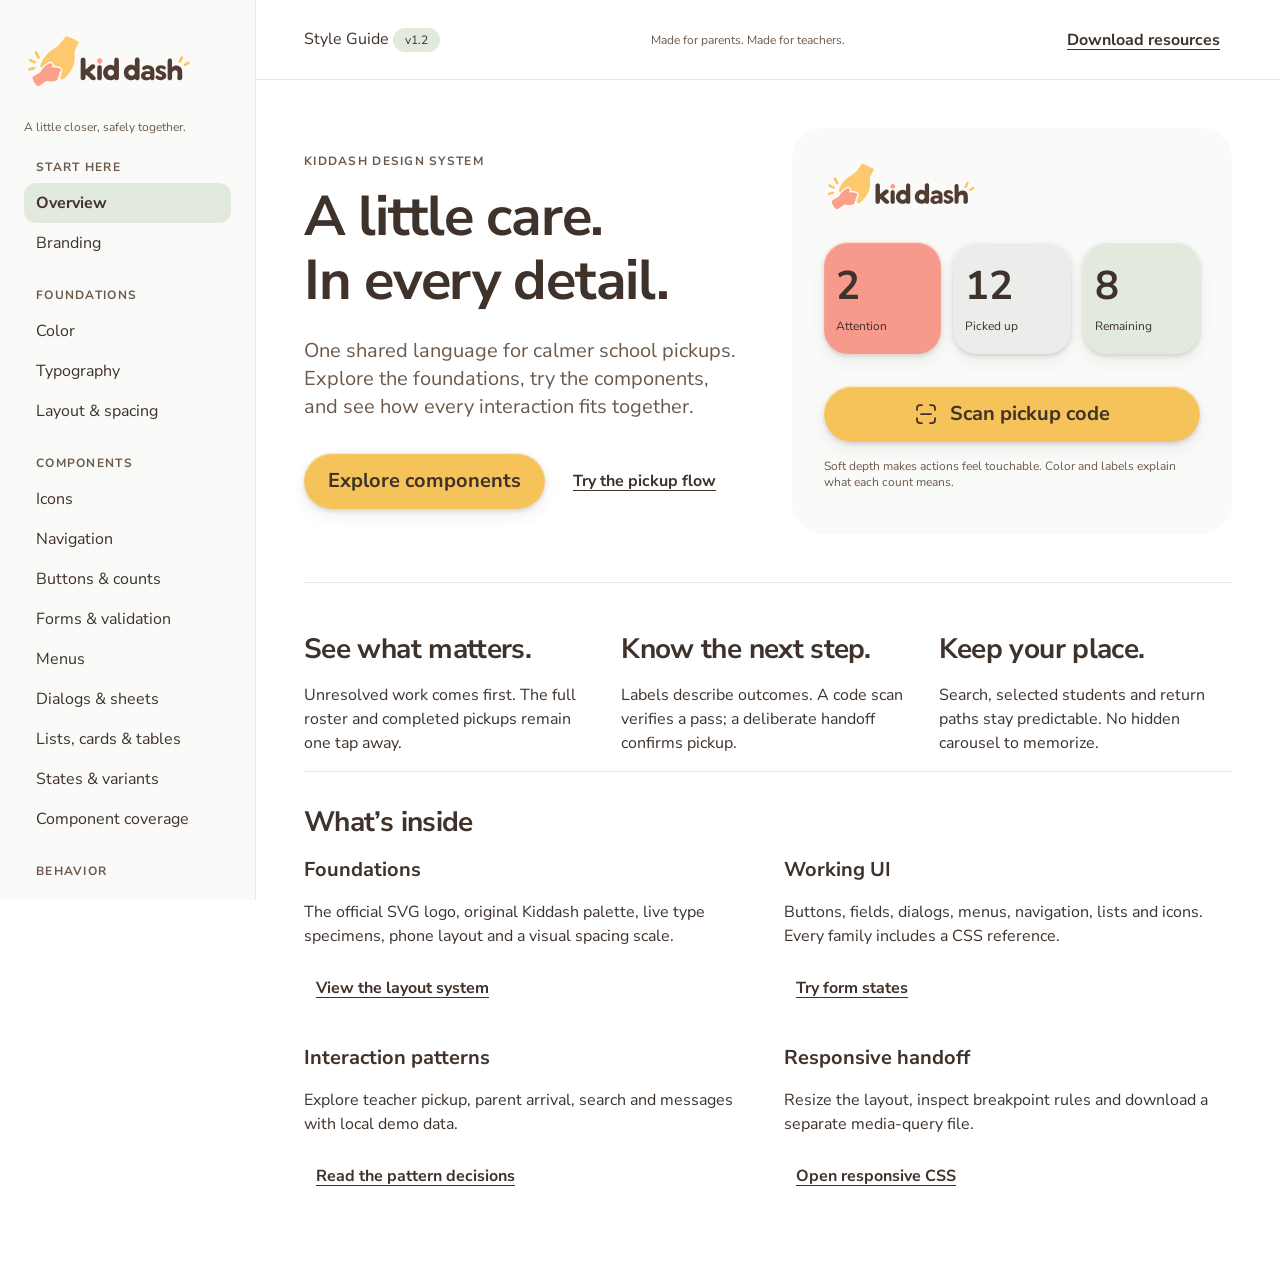
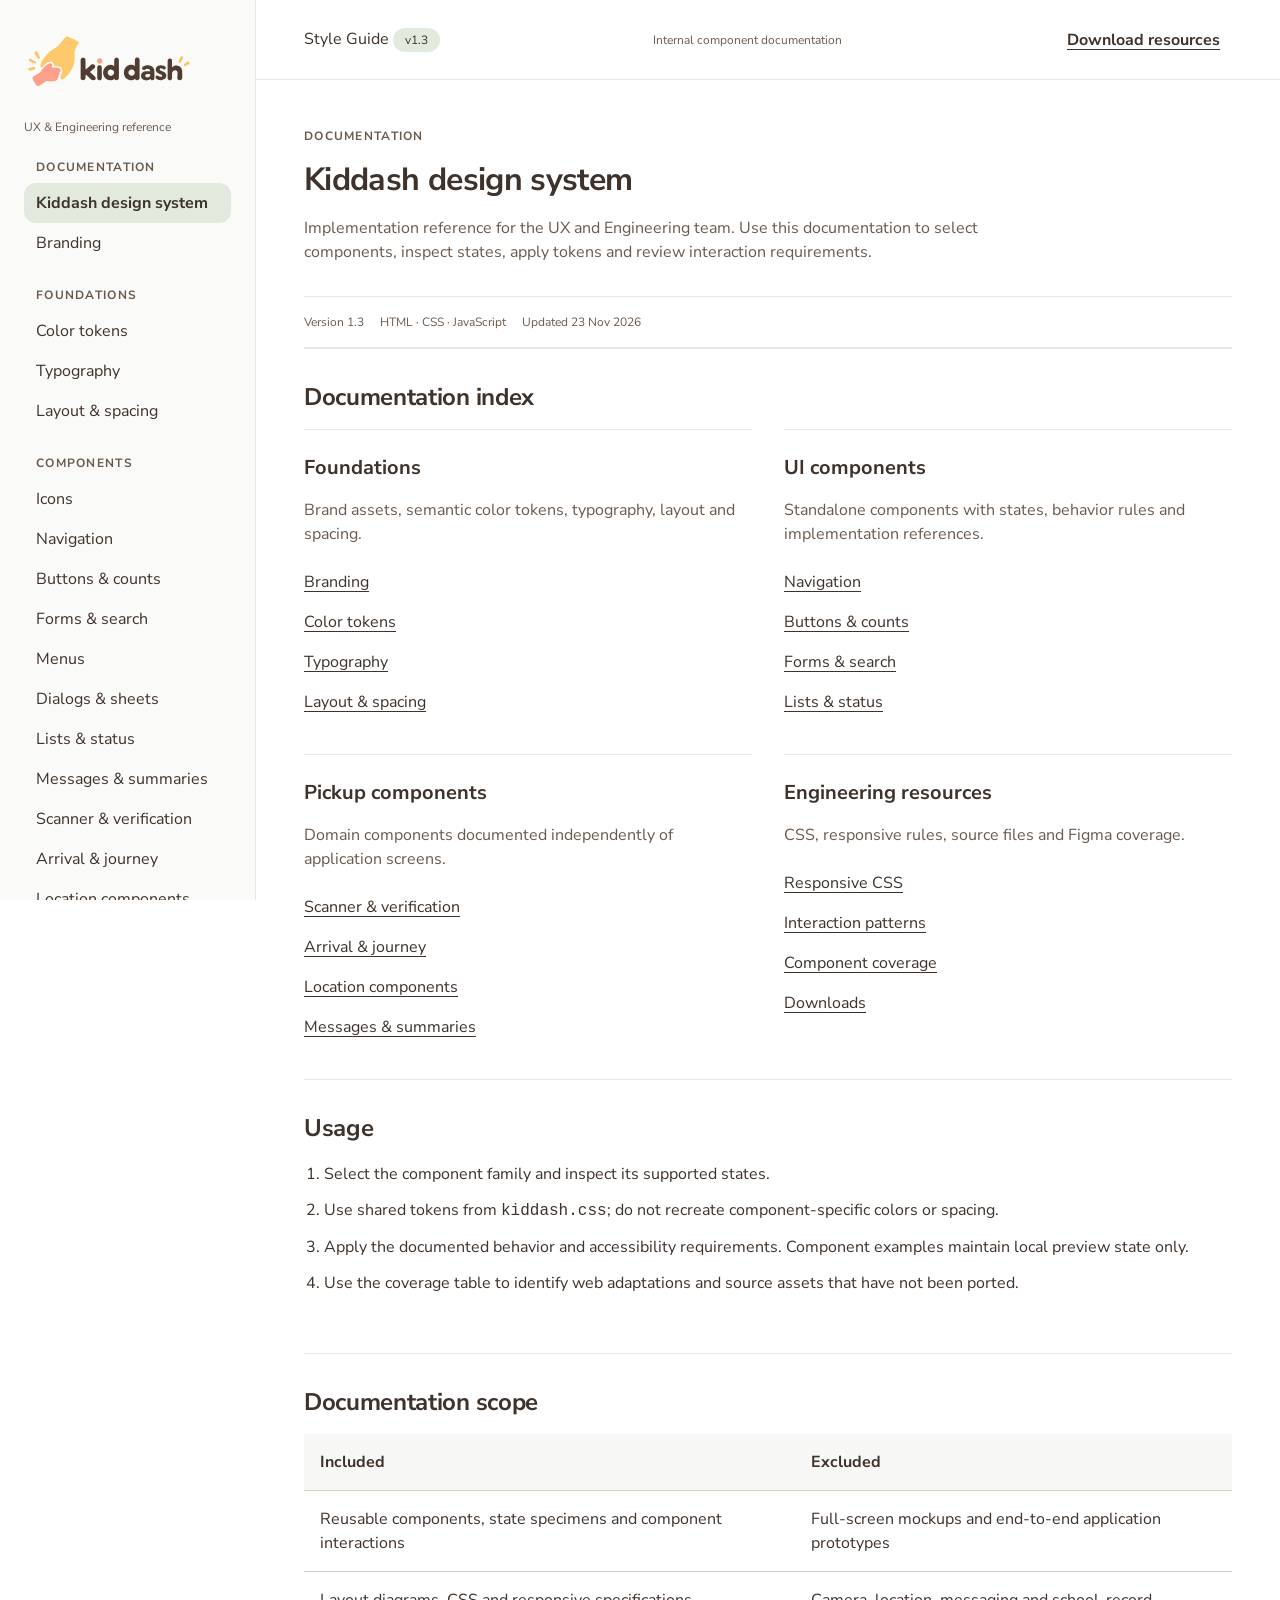
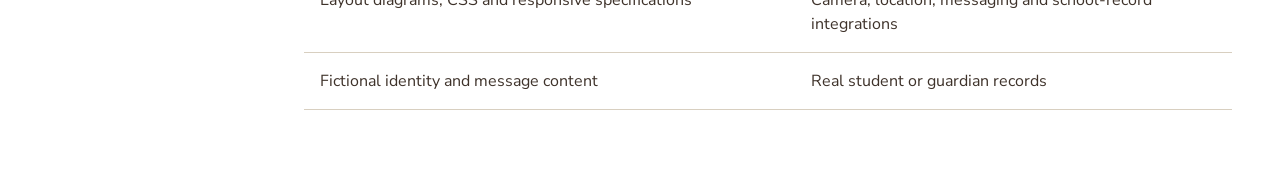
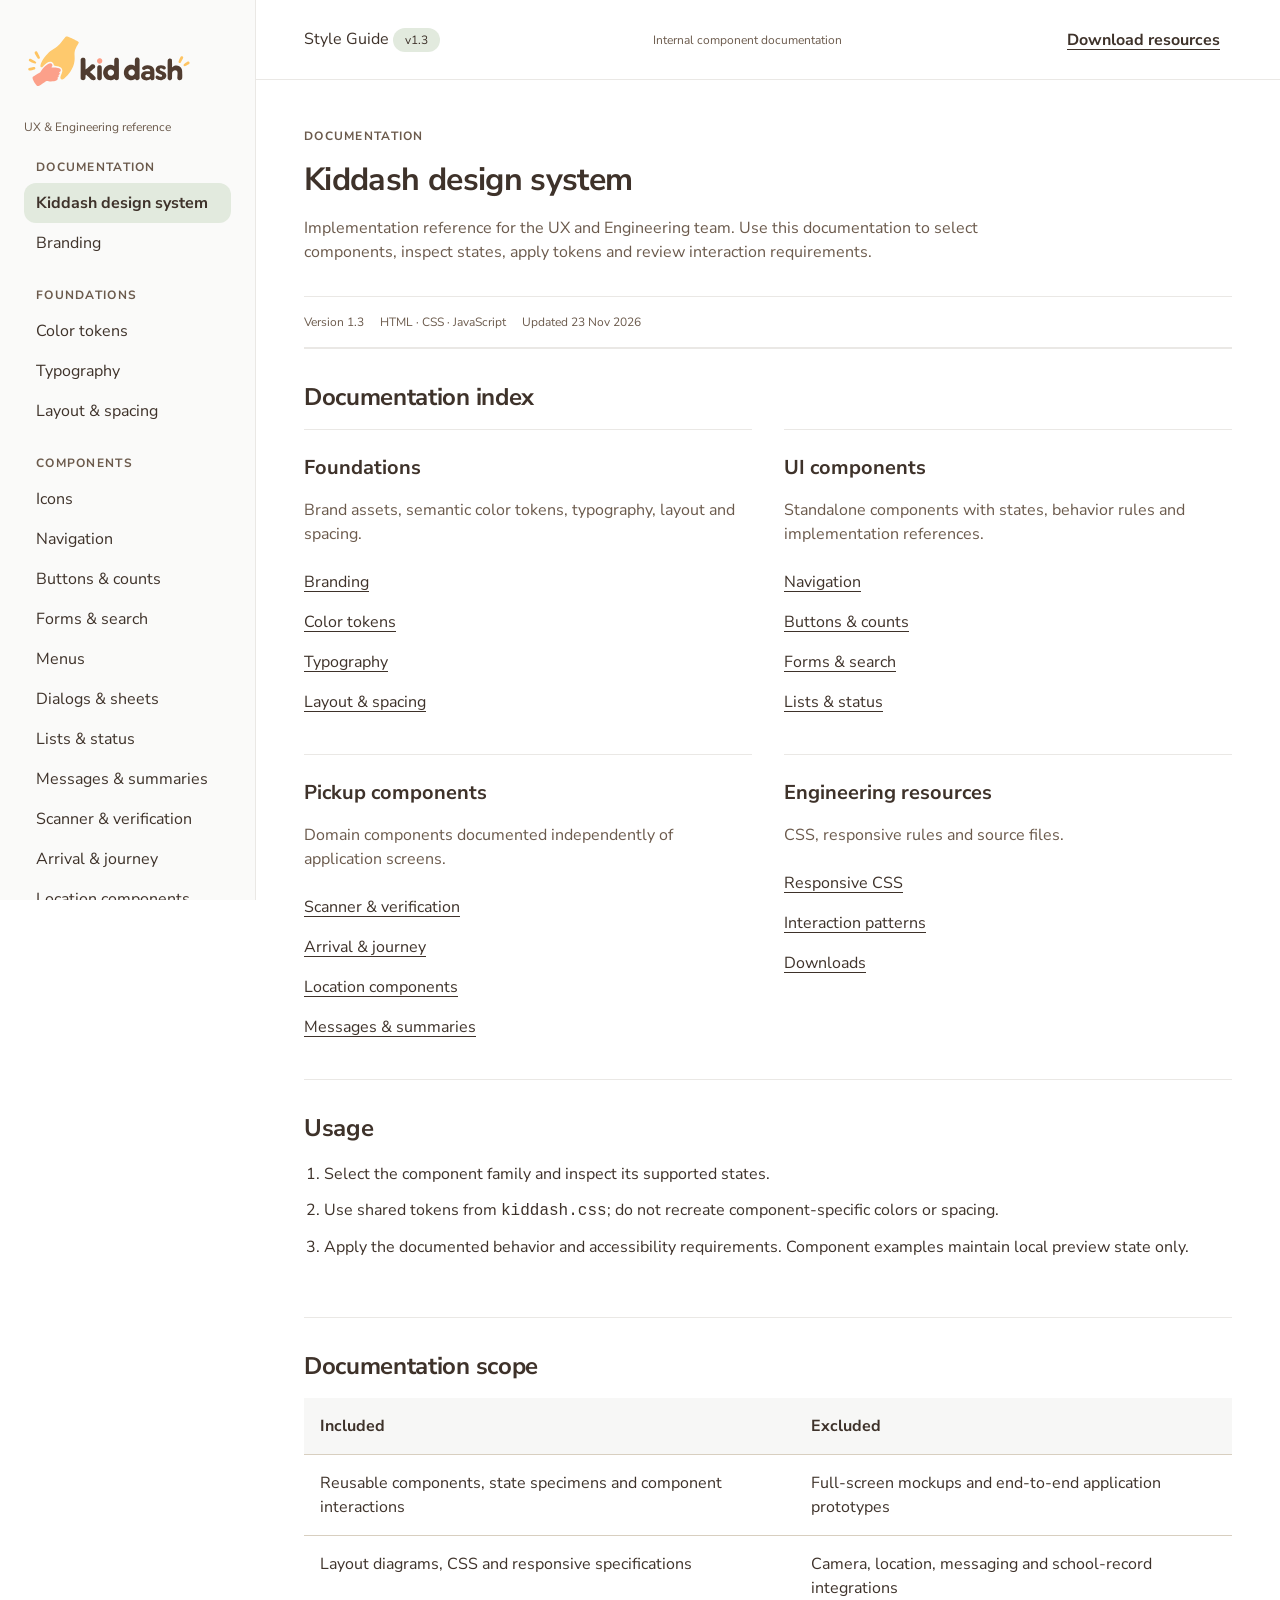
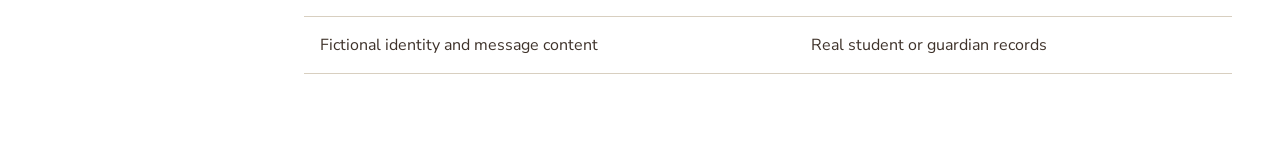
